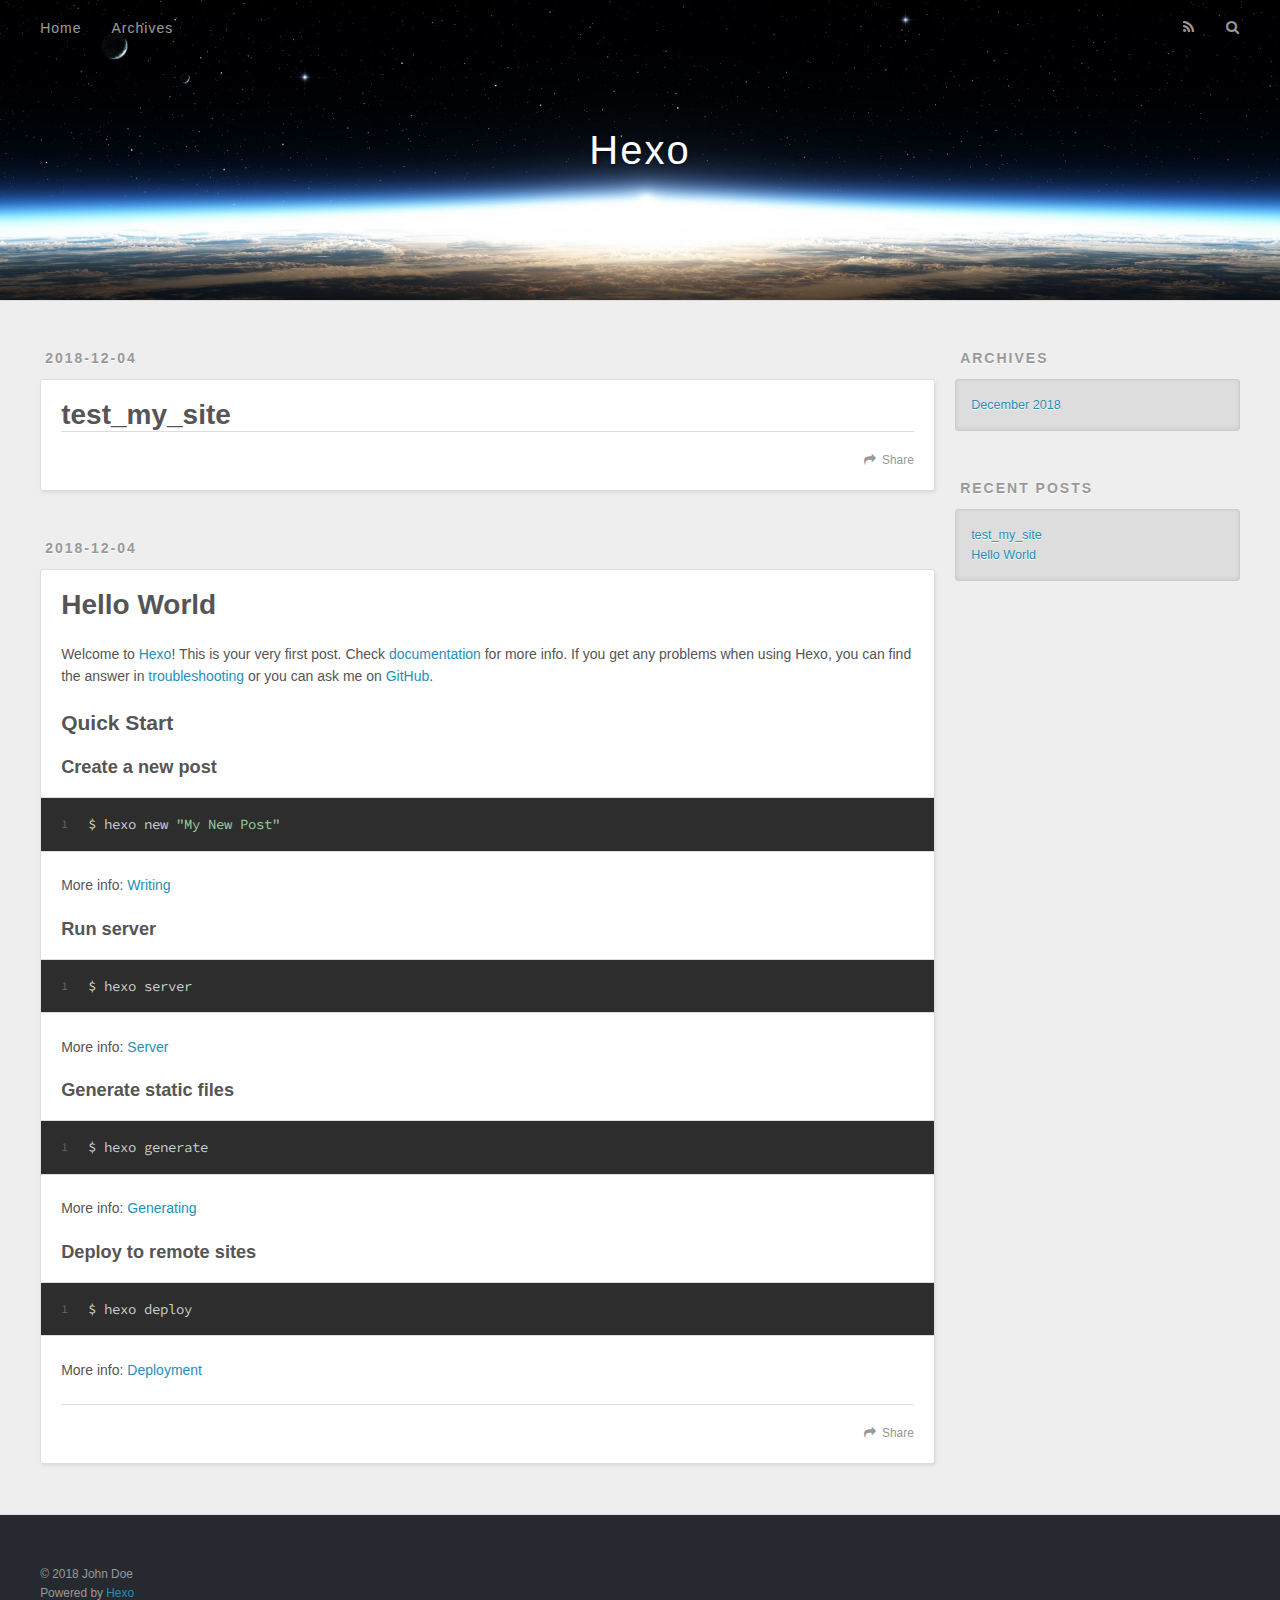
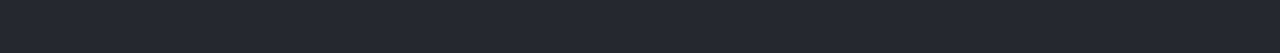
==== index.html @ c9eb1bbd "Site updated: 2018-12-04 09:55:22" ====
<!DOCTYPE html>
<html>
<head><meta name="generator" content="Hexo 3.8.0">
  <meta charset="utf-8">
  

  
  <title>Hexo</title>
  <meta name="viewport" content="width=device-width, initial-scale=1, maximum-scale=1">
  <meta property="og:type" content="website">
<meta property="og:title" content="Hexo">
<meta property="og:url" content="http://yoursite.com/index.html">
<meta property="og:site_name" content="Hexo">
<meta property="og:locale" content="default">
<meta name="twitter:card" content="summary">
<meta name="twitter:title" content="Hexo">
  
    <link rel="alternate" href="/atom.xml" title="Hexo" type="application/atom+xml">
  
  
    <link rel="icon" href="/favicon.png">
  
  
    <link href="//fonts.googleapis.com/css?family=Source+Code+Pro" rel="stylesheet" type="text/css">
  
  <link rel="stylesheet" href="/css/style.css">
</head>
</html>
<body>
  <div id="container">
    <div id="wrap">
      <header id="header">
  <div id="banner"></div>
  <div id="header-outer" class="outer">
    <div id="header-title" class="inner">
      <h1 id="logo-wrap">
        <a href="/" id="logo">Hexo</a>
      </h1>
      
    </div>
    <div id="header-inner" class="inner">
      <nav id="main-nav">
        <a id="main-nav-toggle" class="nav-icon"></a>
        
          <a class="main-nav-link" href="/">Home</a>
        
          <a class="main-nav-link" href="/archives">Archives</a>
        
      </nav>
      <nav id="sub-nav">
        
          <a id="nav-rss-link" class="nav-icon" href="/atom.xml" title="RSS Feed"></a>
        
        <a id="nav-search-btn" class="nav-icon" title="Search"></a>
      </nav>
      <div id="search-form-wrap">
        <form action="//google.com/search" method="get" accept-charset="UTF-8" class="search-form"><input type="search" name="q" class="search-form-input" placeholder="Search"><button type="submit" class="search-form-submit">&#xF002;</button><input type="hidden" name="sitesearch" value="http://yoursite.com"></form>
      </div>
    </div>
  </div>
</header>
      <div class="outer">
        <section id="main">
  
    <article id="post-test-my-site" class="article article-type-post" itemscope="" itemprop="blogPost">
  <div class="article-meta">
    <a href="/2018/12/04/test-my-site/" class="article-date">
  <time datetime="2018-12-04T01:48:35.000Z" itemprop="datePublished">2018-12-04</time>
</a>
    
  </div>
  <div class="article-inner">
    
    
      <header class="article-header">
        
  
    <h1 itemprop="name">
      <a class="article-title" href="/2018/12/04/test-my-site/">test_my_site</a>
    </h1>
  

      </header>
    
    <div class="article-entry" itemprop="articleBody">
      
        
      
    </div>
    <footer class="article-footer">
      <a data-url="http://yoursite.com/2018/12/04/test-my-site/" data-id="cjp93cspk0001uwvjuxy0ovoc" class="article-share-link">Share</a>
      
      
    </footer>
  </div>
  
</article>


  
    <article id="post-hello-world" class="article article-type-post" itemscope="" itemprop="blogPost">
  <div class="article-meta">
    <a href="/2018/12/04/hello-world/" class="article-date">
  <time datetime="2018-12-04T01:45:53.367Z" itemprop="datePublished">2018-12-04</time>
</a>
    
  </div>
  <div class="article-inner">
    
    
      <header class="article-header">
        
  
    <h1 itemprop="name">
      <a class="article-title" href="/2018/12/04/hello-world/">Hello World</a>
    </h1>
  

      </header>
    
    <div class="article-entry" itemprop="articleBody">
      
        <p>Welcome to <a href="https://hexo.io/" target="_blank" rel="noopener">Hexo</a>! This is your very first post. Check <a href="https://hexo.io/docs/" target="_blank" rel="noopener">documentation</a> for more info. If you get any problems when using Hexo, you can find the answer in <a href="https://hexo.io/docs/troubleshooting.html" target="_blank" rel="noopener">troubleshooting</a> or you can ask me on <a href="https://github.com/hexojs/hexo/issues" target="_blank" rel="noopener">GitHub</a>.</p>
<h2 id="Quick-Start"><a href="#Quick-Start" class="headerlink" title="Quick Start"></a>Quick Start</h2><h3 id="Create-a-new-post"><a href="#Create-a-new-post" class="headerlink" title="Create a new post"></a>Create a new post</h3><figure class="highlight bash"><table><tr><td class="gutter"><pre><span class="line">1</span><br></pre></td><td class="code"><pre><span class="line">$ hexo new <span class="string">"My New Post"</span></span><br></pre></td></tr></table></figure>
<p>More info: <a href="https://hexo.io/docs/writing.html" target="_blank" rel="noopener">Writing</a></p>
<h3 id="Run-server"><a href="#Run-server" class="headerlink" title="Run server"></a>Run server</h3><figure class="highlight bash"><table><tr><td class="gutter"><pre><span class="line">1</span><br></pre></td><td class="code"><pre><span class="line">$ hexo server</span><br></pre></td></tr></table></figure>
<p>More info: <a href="https://hexo.io/docs/server.html" target="_blank" rel="noopener">Server</a></p>
<h3 id="Generate-static-files"><a href="#Generate-static-files" class="headerlink" title="Generate static files"></a>Generate static files</h3><figure class="highlight bash"><table><tr><td class="gutter"><pre><span class="line">1</span><br></pre></td><td class="code"><pre><span class="line">$ hexo generate</span><br></pre></td></tr></table></figure>
<p>More info: <a href="https://hexo.io/docs/generating.html" target="_blank" rel="noopener">Generating</a></p>
<h3 id="Deploy-to-remote-sites"><a href="#Deploy-to-remote-sites" class="headerlink" title="Deploy to remote sites"></a>Deploy to remote sites</h3><figure class="highlight bash"><table><tr><td class="gutter"><pre><span class="line">1</span><br></pre></td><td class="code"><pre><span class="line">$ hexo deploy</span><br></pre></td></tr></table></figure>
<p>More info: <a href="https://hexo.io/docs/deployment.html" target="_blank" rel="noopener">Deployment</a></p>

      
    </div>
    <footer class="article-footer">
      <a data-url="http://yoursite.com/2018/12/04/hello-world/" data-id="cjp93csp30000uwvjnbru7drl" class="article-share-link">Share</a>
      
      
    </footer>
  </div>
  
</article>


  


</section>
        
          <aside id="sidebar">
  
    

  
    

  
    
  
    
  <div class="widget-wrap">
    <h3 class="widget-title">Archives</h3>
    <div class="widget">
      <ul class="archive-list"><li class="archive-list-item"><a class="archive-list-link" href="/archives/2018/12/">December 2018</a></li></ul>
    </div>
  </div>


  
    
  <div class="widget-wrap">
    <h3 class="widget-title">Recent Posts</h3>
    <div class="widget">
      <ul>
        
          <li>
            <a href="/2018/12/04/test-my-site/">test_my_site</a>
          </li>
        
          <li>
            <a href="/2018/12/04/hello-world/">Hello World</a>
          </li>
        
      </ul>
    </div>
  </div>

  
</aside>
        
      </div>
      <footer id="footer">
  
  <div class="outer">
    <div id="footer-info" class="inner">
      &copy; 2018 John Doe<br>
      Powered by <a href="http://hexo.io/" target="_blank">Hexo</a>
    </div>
  </div>
</footer>
    </div>
    <nav id="mobile-nav">
  
    <a href="/" class="mobile-nav-link">Home</a>
  
    <a href="/archives" class="mobile-nav-link">Archives</a>
  
</nav>
    

<script src="//ajax.googleapis.com/ajax/libs/jquery/2.0.3/jquery.min.js"></script>


  <link rel="stylesheet" href="/fancybox/jquery.fancybox.css">
  <script src="/fancybox/jquery.fancybox.pack.js"></script>


<script src="/js/script.js"></script>



  </div>
</body>
</html>
---- css/style.css ----
body {
  width: 100%;
}
body:before,
body:after {
  content: "";
  display: table;
}
body:after {
  clear: both;
}
html,
body,
div,
span,
applet,
object,
iframe,
h1,
h2,
h3,
h4,
h5,
h6,
p,
blockquote,
pre,
a,
abbr,
acronym,
address,
big,
cite,
code,
del,
dfn,
em,
img,
ins,
kbd,
q,
s,
samp,
small,
strike,
strong,
sub,
sup,
tt,
var,
dl,
dt,
dd,
ol,
ul,
li,
fieldset,
form,
label,
legend,
table,
caption,
tbody,
tfoot,
thead,
tr,
th,
td {
  margin: 0;
  padding: 0;
  border: 0;
  outline: 0;
  font-weight: inherit;
  font-style: inherit;
  font-family: inherit;
  font-size: 100%;
  vertical-align: baseline;
}
body {
  line-height: 1;
  color: #000;
  background: #fff;
}
ol,
ul {
  list-style: none;
}
table {
  border-collapse: separate;
  border-spacing: 0;
  vertical-align: middle;
}
caption,
th,
td {
  text-align: left;
  font-weight: normal;
  vertical-align: middle;
}
a img {
  border: none;
}
input,
button {
  margin: 0;
  padding: 0;
}
input::-moz-focus-inner,
button::-moz-focus-inner {
  border: 0;
  padding: 0;
}
@font-face {
  font-family: FontAwesome;
  font-style: normal;
  font-weight: normal;
  src: url("fonts/fontawesome-webfont.eot?v=#4.0.3");
  src: url("fonts/fontawesome-webfont.eot?#iefix&v=#4.0.3") format("embedded-opentype"), url("fonts/fontawesome-webfont.woff?v=#4.0.3") format("woff"), url("fonts/fontawesome-webfont.ttf?v=#4.0.3") format("truetype"), url("fonts/fontawesome-webfont.svg#fontawesomeregular?v=#4.0.3") format("svg");
}
html,
body,
#container {
  height: 100%;
}
body {
  background: #eee;
  font: 14px -apple-system, BlinkMacSystemFont, "Segoe UI", "Roboto", "Oxygen", "Ubuntu", "Cantarell", "Fira Sans", "Droid Sans", "Helvetica Neue", sans-serif;
  -webkit-text-size-adjust: 100%;
}
.outer {
  max-width: 1220px;
  margin: 0 auto;
  padding: 0 20px;
}
.outer:before,
.outer:after {
  content: "";
  display: table;
}
.outer:after {
  clear: both;
}
.inner {
  display: inline;
  float: left;
  width: 98.33333333333333%;
  margin: 0 0.833333333333333%;
}
.left,
.alignleft {
  float: left;
}
.right,
.alignright {
  float: right;
}
.clear {
  clear: both;
}
#container {
  position: relative;
}
.mobile-nav-on {
  overflow: hidden;
}
#wrap {
  height: 100%;
  width: 100%;
  position: absolute;
  top: 0;
  left: 0;
  -webkit-transition: 0.2s ease-out;
  -moz-transition: 0.2s ease-out;
  -ms-transition: 0.2s ease-out;
  transition: 0.2s ease-out;
  z-index: 1;
  background: #eee;
}
.mobile-nav-on #wrap {
  left: 280px;
}
@media screen and (min-width: 768px) {
  #main {
    display: inline;
    float: left;
    width: 73.33333333333333%;
    margin: 0 0.833333333333333%;
  }
}
.article-date,
.article-category-link,
.archive-year,
.widget-title {
  text-decoration: none;
  text-transform: uppercase;
  letter-spacing: 2px;
  color: #999;
  margin-bottom: 1em;
  margin-left: 5px;
  line-height: 1em;
  text-shadow: 0 1px #fff;
  font-weight: bold;
}
.article-inner,
.archive-article-inner {
  background: #fff;
  -webkit-box-shadow: 1px 2px 3px #ddd;
  box-shadow: 1px 2px 3px #ddd;
  border: 1px solid #ddd;
  border-radius: 3px;
}
.article-entry h1,
.widget h1 {
  font-size: 2em;
}
.article-entry h2,
.widget h2 {
  font-size: 1.5em;
}
.article-entry h3,
.widget h3 {
  font-size: 1.3em;
}
.article-entry h4,
.widget h4 {
  font-size: 1.2em;
}
.article-entry h5,
.widget h5 {
  font-size: 1em;
}
.article-entry h6,
.widget h6 {
  font-size: 1em;
  color: #999;
}
.article-entry hr,
.widget hr {
  border: 1px dashed #ddd;
}
.article-entry strong,
.widget strong {
  font-weight: bold;
}
.article-entry em,
.widget em,
.article-entry cite,
.widget cite {
  font-style: italic;
}
.article-entry sup,
.widget sup,
.article-entry sub,
.widget sub {
  font-size: 0.75em;
  line-height: 0;
  position: relative;
  vertical-align: baseline;
}
.article-entry sup,
.widget sup {
  top: -0.5em;
}
.article-entry sub,
.widget sub {
  bottom: -0.2em;
}
.article-entry small,
.widget small {
  font-size: 0.85em;
}
.article-entry acronym,
.widget acronym,
.article-entry abbr,
.widget abbr {
  border-bottom: 1px dotted;
}
.article-entry ul,
.widget ul,
.article-entry ol,
.widget ol,
.article-entry dl,
.widget dl {
  margin: 0 20px;
  line-height: 1.6em;
}
.article-entry ul ul,
.widget ul ul,
.article-entry ol ul,
.widget ol ul,
.article-entry ul ol,
.widget ul ol,
.article-entry ol ol,
.widget ol ol {
  margin-top: 0;
  margin-bottom: 0;
}
.article-entry ul,
.widget ul {
  list-style: disc;
}
.article-entry ol,
.widget ol {
  list-style: decimal;
}
.article-entry dt,
.widget dt {
  font-weight: bold;
}
#header {
  height: 300px;
  position: relative;
  border-bottom: 1px solid #ddd;
}
#header:before,
#header:after {
  content: "";
  position: absolute;
  left: 0;
  right: 0;
  height: 40px;
}
#header:before {
  top: 0;
  background: -webkit-linear-gradient(rgba(0,0,0,0.2), transparent);
  background: -moz-linear-gradient(rgba(0,0,0,0.2), transparent);
  background: -ms-linear-gradient(rgba(0,0,0,0.2), transparent);
  background: linear-gradient(rgba(0,0,0,0.2), transparent);
}
#header:after {
  bottom: 0;
  background: -webkit-linear-gradient(transparent, rgba(0,0,0,0.2));
  background: -moz-linear-gradient(transparent, rgba(0,0,0,0.2));
  background: -ms-linear-gradient(transparent, rgba(0,0,0,0.2));
  background: linear-gradient(transparent, rgba(0,0,0,0.2));
}
#header-outer {
  height: 100%;
  position: relative;
}
#header-inner {
  position: relative;
  overflow: hidden;
}
#banner {
  position: absolute;
  top: 0;
  left: 0;
  width: 100%;
  height: 100%;
  background: url("images/banner.jpg") center #000;
  -webkit-background-size: cover;
  -moz-background-size: cover;
  background-size: cover;
  z-index: -1;
}
#header-title {
  text-align: center;
  height: 40px;
  position: absolute;
  top: 50%;
  left: 0;
  margin-top: -20px;
}
#logo,
#subtitle {
  text-decoration: none;
  color: #fff;
  font-weight: 300;
  text-shadow: 0 1px 4px rgba(0,0,0,0.3);
}
#logo {
  font-size: 40px;
  line-height: 40px;
  letter-spacing: 2px;
}
#subtitle {
  font-size: 16px;
  line-height: 16px;
  letter-spacing: 1px;
}
#subtitle-wrap {
  margin-top: 16px;
}
#main-nav {
  float: left;
  margin-left: -15px;
}
.nav-icon,
.main-nav-link {
  float: left;
  color: #fff;
  opacity: 0.6;
  text-decoration: none;
  text-shadow: 0 1px rgba(0,0,0,0.2);
  -webkit-transition: opacity 0.2s;
  -moz-transition: opacity 0.2s;
  -ms-transition: opacity 0.2s;
  transition: opacity 0.2s;
  display: block;
  padding: 20px 15px;
}
.nav-icon:hover,
.main-nav-link:hover {
  opacity: 1;
}
.nav-icon {
  font-family: FontAwesome;
  text-align: center;
  font-size: 14px;
  width: 14px;
  height: 14px;
  padding: 20px 15px;
  position: relative;
  cursor: pointer;
}
.main-nav-link {
  font-weight: 300;
  letter-spacing: 1px;
}
@media screen and (max-width: 479px) {
  .main-nav-link {
    display: none;
  }
}
#main-nav-toggle {
  display: none;
}
#main-nav-toggle:before {
  content: "\f0c9";
}
@media screen and (max-width: 479px) {
  #main-nav-toggle {
    display: block;
  }
}
#sub-nav {
  float: right;
  margin-right: -15px;
}
#nav-rss-link:before {
  content: "\f09e";
}
#nav-search-btn:before {
  content: "\f002";
}
#search-form-wrap {
  position: absolute;
  top: 15px;
  width: 150px;
  height: 30px;
  right: -150px;
  opacity: 0;
  -webkit-transition: 0.2s ease-out;
  -moz-transition: 0.2s ease-out;
  -ms-transition: 0.2s ease-out;
  transition: 0.2s ease-out;
}
#search-form-wrap.on {
  opacity: 1;
  right: 0;
}
@media screen and (max-width: 479px) {
  #search-form-wrap {
    width: 100%;
    right: -100%;
  }
}
.search-form {
  position: absolute;
  top: 0;
  left: 0;
  right: 0;
  background: #fff;
  padding: 5px 15px;
  border-radius: 15px;
  -webkit-box-shadow: 0 0 10px rgba(0,0,0,0.3);
  box-shadow: 0 0 10px rgba(0,0,0,0.3);
}
.search-form-input {
  border: none;
  background: none;
  color: #555;
  width: 100%;
  font: 13px -apple-system, BlinkMacSystemFont, "Segoe UI", "Roboto", "Oxygen", "Ubuntu", "Cantarell", "Fira Sans", "Droid Sans", "Helvetica Neue", sans-serif;
  outline: none;
}
.search-form-input::-webkit-search-results-decoration,
.search-form-input::-webkit-search-cancel-button {
  -webkit-appearance: none;
}
.search-form-submit {
  position: absolute;
  top: 50%;
  right: 10px;
  margin-top: -7px;
  font: 13px FontAwesome;
  border: none;
  background: none;
  color: #bbb;
  cursor: pointer;
}
.search-form-submit:hover,
.search-form-submit:focus {
  color: #777;
}
.article {
  margin: 50px 0;
}
.article-inner {
  overflow: hidden;
}
.article-meta:before,
.article-meta:after {
  content: "";
  display: table;
}
.article-meta:after {
  clear: both;
}
.article-date {
  float: left;
}
.article-category {
  float: left;
  line-height: 1em;
  color: #ccc;
  text-shadow: 0 1px #fff;
  margin-left: 8px;
}
.article-category:before {
  content: "\2022";
}
.article-category-link {
  margin: 0 12px 1em;
}
.article-header {
  padding: 20px 20px 0;
}
.article-title {
  text-decoration: none;
  font-size: 2em;
  font-weight: bold;
  color: #555;
  line-height: 1.1em;
  -webkit-transition: color 0.2s;
  -moz-transition: color 0.2s;
  -ms-transition: color 0.2s;
  transition: color 0.2s;
}
a.article-title:hover {
  color: #258fb8;
}
.article-entry {
  color: #555;
  padding: 0 20px;
}
.article-entry:before,
.article-entry:after {
  content: "";
  display: table;
}
.article-entry:after {
  clear: both;
}
.article-entry p,
.article-entry table {
  line-height: 1.6em;
  margin: 1.6em 0;
}
.article-entry h1,
.article-entry h2,
.article-entry h3,
.article-entry h4,
.article-entry h5,
.article-entry h6 {
  font-weight: bold;
}
.article-entry h1,
.article-entry h2,
.article-entry h3,
.article-entry h4,
.article-entry h5,
.article-entry h6 {
  line-height: 1.1em;
  margin: 1.1em 0;
}
.article-entry a {
  color: #258fb8;
  text-decoration: none;
}
.article-entry a:hover {
  text-decoration: underline;
}
.article-entry ul,
.article-entry ol,
.article-entry dl {
  margin-top: 1.6em;
  margin-bottom: 1.6em;
}
.article-entry img,
.article-entry video {
  max-width: 100%;
  height: auto;
  display: block;
  margin: auto;
}
.article-entry iframe {
  border: none;
}
.article-entry table {
  width: 100%;
  border-collapse: collapse;
  border-spacing: 0;
}
.article-entry th {
  font-weight: bold;
  border-bottom: 3px solid #ddd;
  padding-bottom: 0.5em;
}
.article-entry td {
  border-bottom: 1px solid #ddd;
  padding: 10px 0;
}
.article-entry blockquote {
  font-family: Georgia, "Times New Roman", serif;
  font-size: 1.4em;
  margin: 1.6em 20px;
  text-align: center;
}
.article-entry blockquote footer {
  font-size: 14px;
  margin: 1.6em 0;
  font-family: -apple-system, BlinkMacSystemFont, "Segoe UI", "Roboto", "Oxygen", "Ubuntu", "Cantarell", "Fira Sans", "Droid Sans", "Helvetica Neue", sans-serif;
}
.article-entry blockquote footer cite:before {
  content: "—";
  padding: 0 0.5em;
}
.article-entry .pullquote {
  text-align: left;
  width: 45%;
  margin: 0;
}
.article-entry .pullquote.left {
  margin-left: 0.5em;
  margin-right: 1em;
}
.article-entry .pullquote.right {
  margin-right: 0.5em;
  margin-left: 1em;
}
.article-entry .caption {
  color: #999;
  display: block;
  font-size: 0.9em;
  margin-top: 0.5em;
  position: relative;
  text-align: center;
}
.article-entry .video-container {
  position: relative;
  padding-top: 56.25%;
  height: 0;
  overflow: hidden;
}
.article-entry .video-container iframe,
.article-entry .video-container object,
.article-entry .video-container embed {
  position: absolute;
  top: 0;
  left: 0;
  width: 100%;
  height: 100%;
  margin-top: 0;
}
.article-more-link a {
  display: inline-block;
  line-height: 1em;
  padding: 6px 15px;
  border-radius: 15px;
  background: #eee;
  color: #999;
  text-shadow: 0 1px #fff;
  text-decoration: none;
}
.article-more-link a:hover {
  background: #258fb8;
  color: #fff;
  text-decoration: none;
  text-shadow: 0 1px #1e7293;
}
.article-footer {
  font-size: 0.85em;
  line-height: 1.6em;
  border-top: 1px solid #ddd;
  padding-top: 1.6em;
  margin: 0 20px 20px;
}
.article-footer:before,
.article-footer:after {
  content: "";
  display: table;
}
.article-footer:after {
  clear: both;
}
.article-footer a {
  color: #999;
  text-decoration: none;
}
.article-footer a:hover {
  color: #555;
}
.article-tag-list-item {
  float: left;
  margin-right: 10px;
}
.article-tag-list-link:before {
  content: "#";
}
.article-comment-link {
  float: right;
}
.article-comment-link:before {
  content: "\f075";
  font-family: FontAwesome;
  padding-right: 8px;
}
.article-share-link {
  cursor: pointer;
  float: right;
  margin-left: 20px;
}
.article-share-link:before {
  content: "\f064";
  font-family: FontAwesome;
  padding-right: 6px;
}
#article-nav {
  position: relative;
}
#article-nav:before,
#article-nav:after {
  content: "";
  display: table;
}
#article-nav:after {
  clear: both;
}
@media screen and (min-width: 768px) {
  #article-nav {
    margin: 50px 0;
  }
  #article-nav:before {
    width: 8px;
    height: 8px;
    position: absolute;
    top: 50%;
    left: 50%;
    margin-top: -4px;
    margin-left: -4px;
    content: "";
    border-radius: 50%;
    background: #ddd;
    -webkit-box-shadow: 0 1px 2px #fff;
    box-shadow: 0 1px 2px #fff;
  }
}
.article-nav-link-wrap {
  text-decoration: none;
  text-shadow: 0 1px #fff;
  color: #999;
  -webkit-box-sizing: border-box;
  -moz-box-sizing: border-box;
  box-sizing: border-box;
  margin-top: 50px;
  text-align: center;
  display: block;
}
.article-nav-link-wrap:hover {
  color: #555;
}
@media screen and (min-width: 768px) {
  .article-nav-link-wrap {
    width: 50%;
    margin-top: 0;
  }
}
@media screen and (min-width: 768px) {
  #article-nav-newer {
    float: left;
    text-align: right;
    padding-right: 20px;
  }
}
@media screen and (min-width: 768px) {
  #article-nav-older {
    float: right;
    text-align: left;
    padding-left: 20px;
  }
}
.article-nav-caption {
  text-transform: uppercase;
  letter-spacing: 2px;
  color: #ddd;
  line-height: 1em;
  font-weight: bold;
}
#article-nav-newer .article-nav-caption {
  margin-right: -2px;
}
.article-nav-title {
  font-size: 0.85em;
  line-height: 1.6em;
  margin-top: 0.5em;
}
.article-share-box {
  position: absolute;
  display: none;
  background: #fff;
  -webkit-box-shadow: 1px 2px 10px rgba(0,0,0,0.2);
  box-shadow: 1px 2px 10px rgba(0,0,0,0.2);
  border-radius: 3px;
  margin-left: -145px;
  overflow: hidden;
  z-index: 1;
}
.article-share-box.on {
  display: block;
}
.article-share-input {
  width: 100%;
  background: none;
  -webkit-box-sizing: border-box;
  -moz-box-sizing: border-box;
  box-sizing: border-box;
  font: 14px -apple-system, BlinkMacSystemFont, "Segoe UI", "Roboto", "Oxygen", "Ubuntu", "Cantarell", "Fira Sans", "Droid Sans", "Helvetica Neue", sans-serif;
  padding: 0 15px;
  color: #555;
  outline: none;
  border: 1px solid #ddd;
  border-radius: 3px 3px 0 0;
  height: 36px;
  line-height: 36px;
}
.article-share-links {
  background: #eee;
}
.article-share-links:before,
.article-share-links:after {
  content: "";
  display: table;
}
.article-share-links:after {
  clear: both;
}
.article-share-twitter,
.article-share-facebook,
.article-share-pinterest,
.article-share-google {
  width: 50px;
  height: 36px;
  display: block;
  float: left;
  position: relative;
  color: #999;
  text-shadow: 0 1px #fff;
}
.article-share-twitter:before,
.article-share-facebook:before,
.article-share-pinterest:before,
.article-share-google:before {
  font-size: 20px;
  font-family: FontAwesome;
  width: 20px;
  height: 20px;
  position: absolute;
  top: 50%;
  left: 50%;
  margin-top: -10px;
  margin-left: -10px;
  text-align: center;
}
.article-share-twitter:hover,
.article-share-facebook:hover,
.article-share-pinterest:hover,
.article-share-google:hover {
  color: #fff;
}
.article-share-twitter:before {
  content: "\f099";
}
.article-share-twitter:hover {
  background: #00aced;
  text-shadow: 0 1px #008abe;
}
.article-share-facebook:before {
  content: "\f09a";
}
.article-share-facebook:hover {
  background: #3b5998;
  text-shadow: 0 1px #2f477a;
}
.article-share-pinterest:before {
  content: "\f0d2";
}
.article-share-pinterest:hover {
  background: #cb2027;
  text-shadow: 0 1px #a21a1f;
}
.article-share-google:before {
  content: "\f0d5";
}
.article-share-google:hover {
  background: #dd4b39;
  text-shadow: 0 1px #be3221;
}
.article-gallery {
  background: #000;
  position: relative;
}
.article-gallery-photos {
  position: relative;
  overflow: hidden;
}
.article-gallery-img {
  display: none;
  max-width: 100%;
}
.article-gallery-img:first-child {
  display: block;
}
.article-gallery-img.loaded {
  position: absolute;
  display: block;
}
.article-gallery-img img {
  display: block;
  max-width: 100%;
  margin: 0 auto;
}
#comments {
  background: #fff;
  -webkit-box-shadow: 1px 2px 3px #ddd;
  box-shadow: 1px 2px 3px #ddd;
  padding: 20px;
  border: 1px solid #ddd;
  border-radius: 3px;
  margin: 50px 0;
}
#comments a {
  color: #258fb8;
}
.archives-wrap {
  margin: 50px 0;
}
.archives:before,
.archives:after {
  content: "";
  display: table;
}
.archives:after {
  clear: both;
}
.archive-year-wrap {
  margin-bottom: 1em;
}
.archives {
  -webkit-column-gap: 10px;
  -moz-column-gap: 10px;
  column-gap: 10px;
}
@media screen and (min-width: 480px) and (max-width: 767px) {
  .archives {
    -webkit-column-count: 2;
    -moz-column-count: 2;
    column-count: 2;
  }
}
@media screen and (min-width: 768px) {
  .archives {
    -webkit-column-count: 3;
    -moz-column-count: 3;
    column-count: 3;
  }
}
.archive-article {
  -webkit-column-break-inside: avoid;
  page-break-inside: avoid;
  overflow: hidden;
  break-inside: avoid-column;
}
.archive-article-inner {
  padding: 10px;
  margin-bottom: 15px;
}
.archive-article-title {
  text-decoration: none;
  font-weight: bold;
  color: #555;
  -webkit-transition: color 0.2s;
  -moz-transition: color 0.2s;
  -ms-transition: color 0.2s;
  transition: color 0.2s;
  line-height: 1.6em;
}
.archive-article-title:hover {
  color: #258fb8;
}
.archive-article-footer {
  margin-top: 1em;
}
.archive-article-date {
  color: #999;
  text-decoration: none;
  font-size: 0.85em;
  line-height: 1em;
  margin-bottom: 0.5em;
  display: block;
}
#page-nav {
  margin: 50px auto;
  background: #fff;
  -webkit-box-shadow: 1px 2px 3px #ddd;
  box-shadow: 1px 2px 3px #ddd;
  border: 1px solid #ddd;
  border-radius: 3px;
  text-align: center;
  color: #999;
  overflow: hidden;
}
#page-nav:before,
#page-nav:after {
  content: "";
  display: table;
}
#page-nav:after {
  clear: both;
}
#page-nav a,
#page-nav span {
  padding: 10px 20px;
  line-height: 1;
  height: 2ex;
}
#page-nav a {
  color: #999;
  text-decoration: none;
}
#page-nav a:hover {
  background: #999;
  color: #fff;
}
#page-nav .prev {
  float: left;
}
#page-nav .next {
  float: right;
}
#page-nav .page-number {
  display: inline-block;
}
@media screen and (max-width: 479px) {
  #page-nav .page-number {
    display: none;
  }
}
#page-nav .current {
  color: #555;
  font-weight: bold;
}
#page-nav .space {
  color: #ddd;
}
#footer {
  background: #262a30;
  padding: 50px 0;
  border-top: 1px solid #ddd;
  color: #999;
}
#footer a {
  color: #258fb8;
  text-decoration: none;
}
#footer a:hover {
  text-decoration: underline;
}
#footer-info {
  line-height: 1.6em;
  font-size: 0.85em;
}
.article-entry pre,
.article-entry .highlight {
  background: #2d2d2d;
  margin: 0 -20px;
  padding: 15px 20px;
  border-style: solid;
  border-color: #ddd;
  border-width: 1px 0;
  overflow: auto;
  color: #ccc;
  line-height: 22.400000000000002px;
}
.article-entry .highlight .gutter pre,
.article-entry .gist .gist-file .gist-data .line-numbers {
  color: #666;
  font-size: 0.85em;
}
.article-entry pre,
.article-entry code {
  font-family: "Source Code Pro", Consolas, Monaco, Menlo, Consolas, monospace;
}
.article-entry code {
  background: #eee;
  text-shadow: 0 1px #fff;
  padding: 0 0.3em;
}
.article-entry pre code {
  background: none;
  text-shadow: none;
  padding: 0;
}
.article-entry .highlight pre {
  border: none;
  margin: 0;
  padding: 0;
}
.article-entry .highlight table {
  margin: 0;
  width: auto;
}
.article-entry .highlight td {
  border: none;
  padding: 0;
}
.article-entry .highlight figcaption {
  font-size: 0.85em;
  color: #999;
  line-height: 1em;
  margin-bottom: 1em;
}
.article-entry .highlight figcaption:before,
.article-entry .highlight figcaption:after {
  content: "";
  display: table;
}
.article-entry .highlight figcaption:after {
  clear: both;
}
.article-entry .highlight figcaption a {
  float: right;
}
.article-entry .highlight .gutter pre {
  text-align: right;
  padding-right: 20px;
}
.article-entry .highlight .line {
  height: 22.400000000000002px;
}
.article-entry .highlight .line.marked {
  background: #515151;
}
.article-entry .gist {
  margin: 0 -20px;
  border-style: solid;
  border-color: #ddd;
  border-width: 1px 0;
  background: #2d2d2d;
  padding: 15px 20px 15px 0;
}
.article-entry .gist .gist-file {
  border: none;
  font-family: "Source Code Pro", Consolas, Monaco, Menlo, Consolas, monospace;
  margin: 0;
}
.article-entry .gist .gist-file .gist-data {
  background: none;
  border: none;
}
.article-entry .gist .gist-file .gist-data .line-numbers {
  background: none;
  border: none;
  padding: 0 20px 0 0;
}
.article-entry .gist .gist-file .gist-data .line-data {
  padding: 0 !important;
}
.article-entry .gist .gist-file .highlight {
  margin: 0;
  padding: 0;
  border: none;
}
.article-entry .gist .gist-file .gist-meta {
  background: #2d2d2d;
  color: #999;
  font: 0.85em -apple-system, BlinkMacSystemFont, "Segoe UI", "Roboto", "Oxygen", "Ubuntu", "Cantarell", "Fira Sans", "Droid Sans", "Helvetica Neue", sans-serif;
  text-shadow: 0 0;
  padding: 0;
  margin-top: 1em;
  margin-left: 20px;
}
.article-entry .gist .gist-file .gist-meta a {
  color: #258fb8;
  font-weight: normal;
}
.article-entry .gist .gist-file .gist-meta a:hover {
  text-decoration: underline;
}
pre .comment,
pre .title {
  color: #999;
}
pre .variable,
pre .attribute,
pre .tag,
pre .regexp,
pre .ruby .constant,
pre .xml .tag .title,
pre .xml .pi,
pre .xml .doctype,
pre .html .doctype,
pre .css .id,
pre .css .class,
pre .css .pseudo {
  color: #f2777a;
}
pre .number,
pre .preprocessor,
pre .built_in,
pre .literal,
pre .params,
pre .constant {
  color: #f99157;
}
pre .class,
pre .ruby .class .title,
pre .css .rules .attribute {
  color: #9c9;
}
pre .string,
pre .value,
pre .inheritance,
pre .header,
pre .ruby .symbol,
pre .xml .cdata {
  color: #9c9;
}
pre .css .hexcolor {
  color: #6cc;
}
pre .function,
pre .python .decorator,
pre .python .title,
pre .ruby .function .title,
pre .ruby .title .keyword,
pre .perl .sub,
pre .javascript .title,
pre .coffeescript .title {
  color: #69c;
}
pre .keyword,
pre .javascript .function {
  color: #c9c;
}
@media screen and (max-width: 479px) {
  #mobile-nav {
    position: absolute;
    top: 0;
    left: 0;
    width: 280px;
    height: 100%;
    background: #191919;
    border-right: 1px solid #fff;
  }
}
@media screen and (max-width: 479px) {
  .mobile-nav-link {
    display: block;
    color: #999;
    text-decoration: none;
    padding: 15px 20px;
    font-weight: bold;
  }
  .mobile-nav-link:hover {
    color: #fff;
  }
}
@media screen and (min-width: 768px) {
  #sidebar {
    display: inline;
    float: left;
    width: 23.333333333333332%;
    margin: 0 0.833333333333333%;
  }
}
.widget-wrap {
  margin: 50px 0;
}
.widget {
  color: #777;
  text-shadow: 0 1px #fff;
  background: #ddd;
  -webkit-box-shadow: 0 -1px 4px #ccc inset;
  box-shadow: 0 -1px 4px #ccc inset;
  border: 1px solid #ccc;
  padding: 15px;
  border-radius: 3px;
}
.widget a {
  color: #258fb8;
  text-decoration: none;
}
.widget a:hover {
  text-decoration: underline;
}
.widget ul ul,
.widget ol ul,
.widget dl ul,
.widget ul ol,
.widget ol ol,
.widget dl ol,
.widget ul dl,
.widget ol dl,
.widget dl dl {
  margin-left: 15px;
  list-style: disc;
}
.widget {
  line-height: 1.6em;
  word-wrap: break-word;
  font-size: 0.9em;
}
.widget ul,
.widget ol {
  list-style: none;
  margin: 0;
}
.widget ul ul,
.widget ol ul,
.widget ul ol,
.widget ol ol {
  margin: 0 20px;
}
.widget ul ul,
.widget ol ul {
  list-style: disc;
}
.widget ul ol,
.widget ol ol {
  list-style: decimal;
}
.category-list-count,
.tag-list-count,
.archive-list-count {
  padding-left: 5px;
  color: #999;
  font-size: 0.85em;
}
.category-list-count:before,
.tag-list-count:before,
.archive-list-count:before {
  content: "(";
}
.category-list-count:after,
.tag-list-count:after,
.archive-list-count:after {
  content: ")";
}
.tagcloud a {
  margin-right: 5px;
  display: inline-block;
}
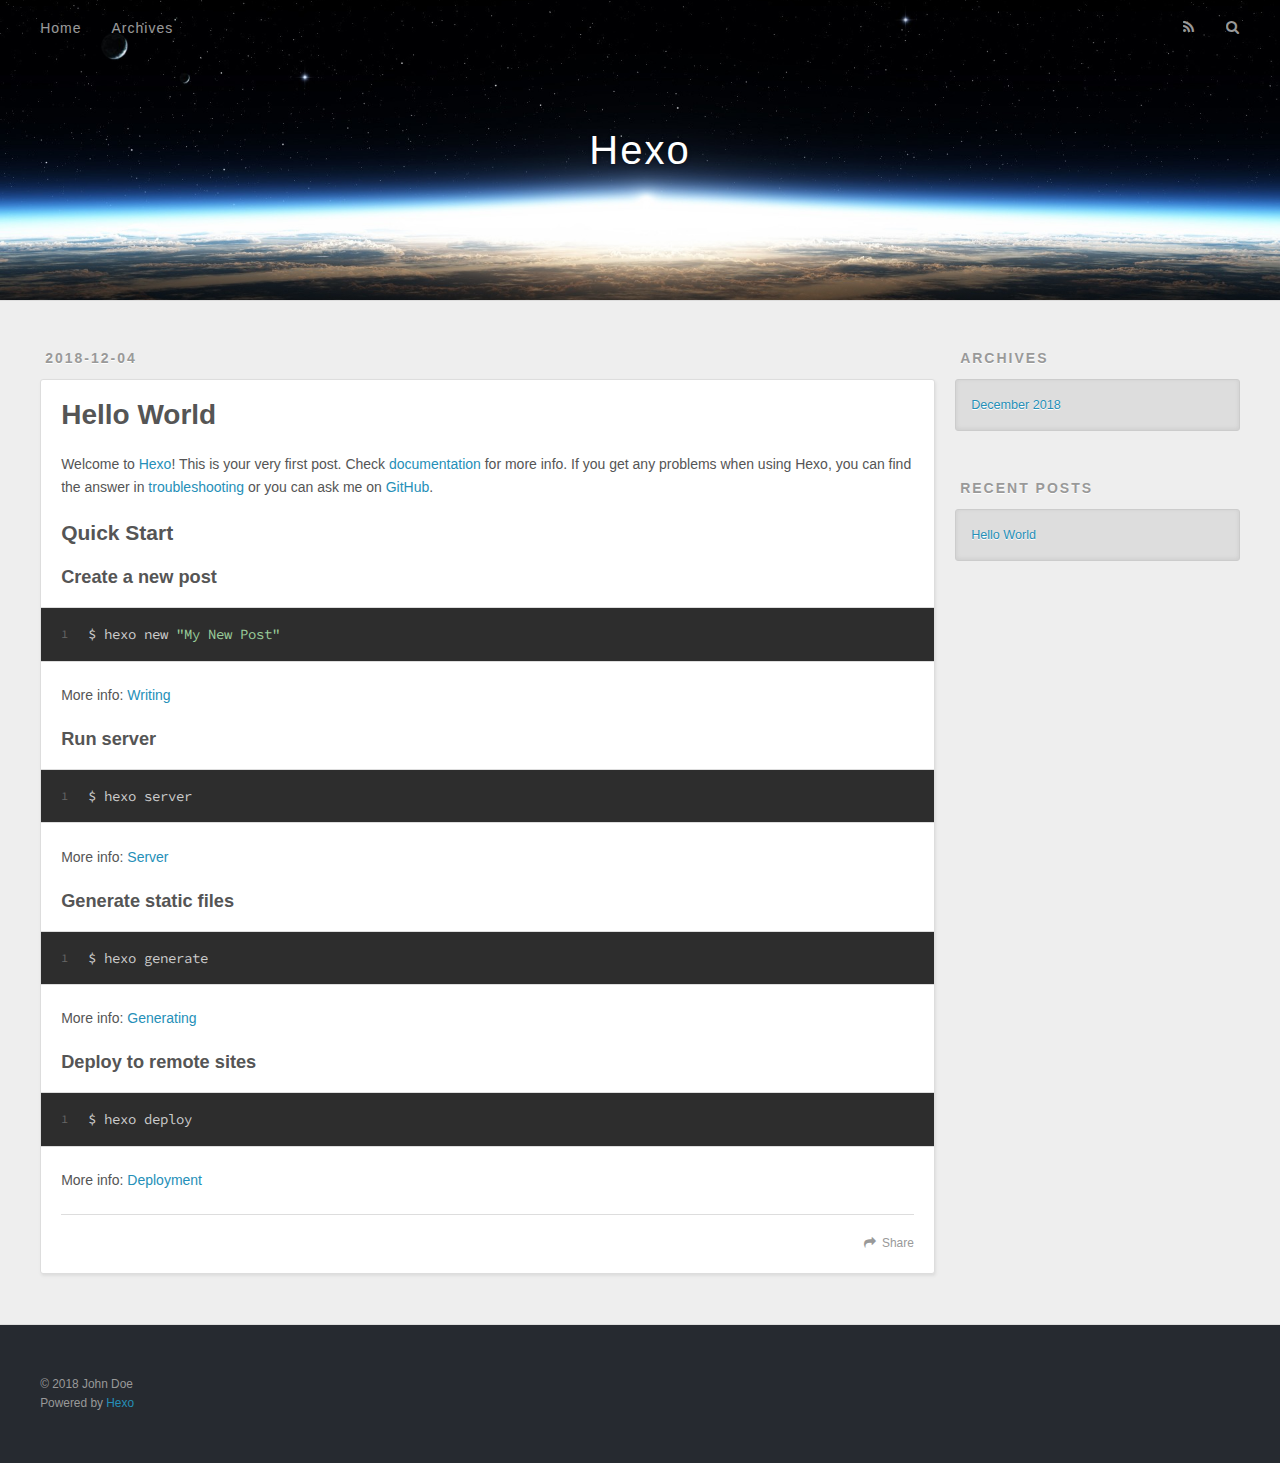
==== commit d7d83124: "Site updated: 2018-12-04 10:05:47" ====
--- a/index.html
+++ b/index.html
@@ -62,42 +62,6 @@
       <div class="outer">
         <section id="main">
   
-    <article id="post-test-my-site" class="article article-type-post" itemscope="" itemprop="blogPost">
-  <div class="article-meta">
-    <a href="/2018/12/04/test-my-site/" class="article-date">
-  <time datetime="2018-12-04T01:48:35.000Z" itemprop="datePublished">2018-12-04</time>
-</a>
-    
-  </div>
-  <div class="article-inner">
-    
-    
-      <header class="article-header">
-        
-  
-    <h1 itemprop="name">
-      <a class="article-title" href="/2018/12/04/test-my-site/">test_my_site</a>
-    </h1>
-  
-
-      </header>
-    
-    <div class="article-entry" itemprop="articleBody">
-      
-        
-      
-    </div>
-    <footer class="article-footer">
-      <a data-url="http://yoursite.com/2018/12/04/test-my-site/" data-id="cjp93cspk0001uwvjuxy0ovoc" class="article-share-link">Share</a>
-      
-      
-    </footer>
-  </div>
-  
-</article>
-
-
-  
     <article id="post-hello-world" class="article article-type-post" itemscope="" itemprop="blogPost">
   <div class="article-meta">
     <a href="/2018/12/04/hello-world/" class="article-date">
@@ -133,7 +97,7 @@
       
     </div>
     <footer class="article-footer">
-      <a data-url="http://yoursite.com/2018/12/04/hello-world/" data-id="cjp93csp30000uwvjnbru7drl" class="article-share-link">Share</a>
+      <a data-url="http://yoursite.com/2018/12/04/hello-world/" data-id="cjp93qdfo0000a8vj3h4b0dw3" class="article-share-link">Share</a>
       
       
     </footer>
@@ -172,10 +136,6 @@
     <h3 class="widget-title">Recent Posts</h3>
     <div class="widget">
       <ul>
-        
-          <li>
-            <a href="/2018/12/04/test-my-site/">test_my_site</a>
-          </li>
         
           <li>
             <a href="/2018/12/04/hello-world/">Hello World</a>
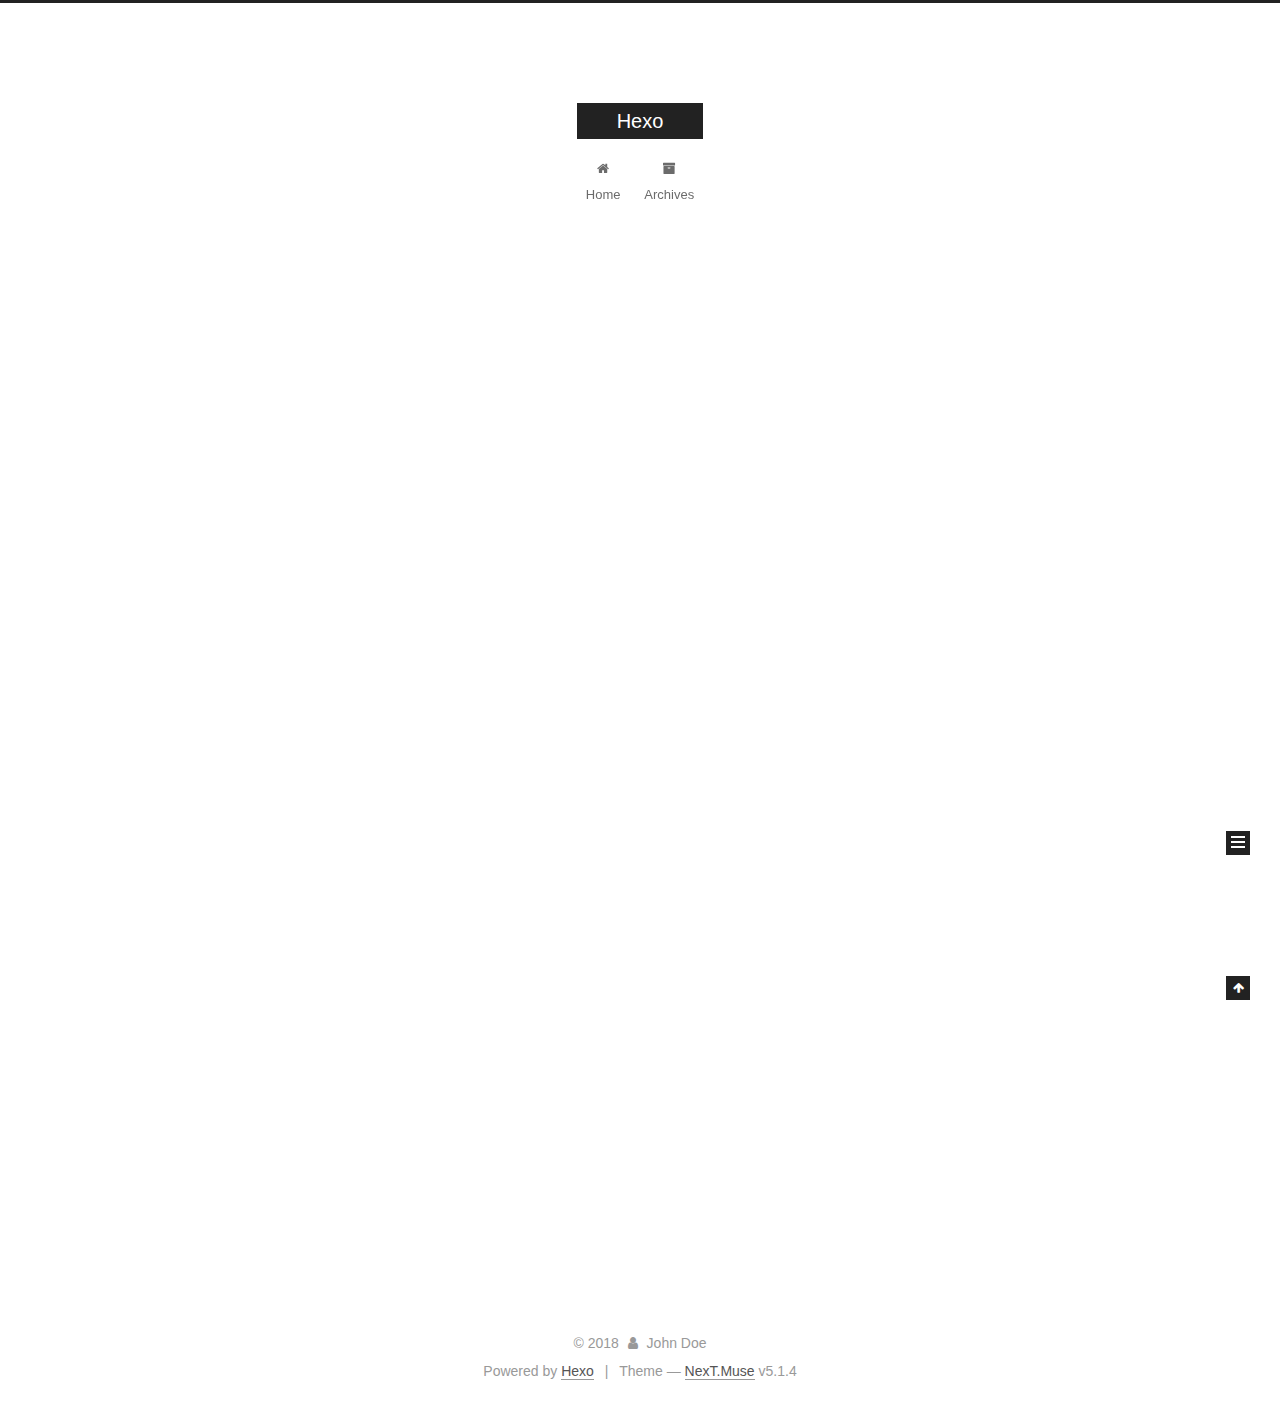
==== commit 3347a2cb: "Site updated: 2018-12-04 10:11:01" ====
--- a/index.html
+++ b/index.html
@@ -1,90 +1,306 @@
 <!DOCTYPE html>
-<html>
+
+
+
+  
+
+
+<html class="theme-next muse use-motion" lang="">
 <head><meta name="generator" content="Hexo 3.8.0">
-  <meta charset="utf-8">
-  
-
-  
-  <title>Hexo</title>
-  <meta name="viewport" content="width=device-width, initial-scale=1, maximum-scale=1">
-  <meta property="og:type" content="website">
+  <meta charset="UTF-8">
+<meta http-equiv="X-UA-Compatible" content="IE=edge">
+<meta name="viewport" content="width=device-width, initial-scale=1, maximum-scale=1">
+<meta name="theme-color" content="#222">
+
+
+
+
+
+
+
+
+
+<meta http-equiv="Cache-Control" content="no-transform">
+<meta http-equiv="Cache-Control" content="no-siteapp">
+
+
+
+
+
+
+
+
+
+
+
+
+
+
+
+
+  
+  
+  <link href="/lib/fancybox/source/jquery.fancybox.css?v=2.1.5" rel="stylesheet" type="text/css">
+
+
+
+
+
+
+
+<link href="/lib/font-awesome/css/font-awesome.min.css?v=4.6.2" rel="stylesheet" type="text/css">
+
+<link href="/css/main.css?v=5.1.4" rel="stylesheet" type="text/css">
+
+
+  <link rel="apple-touch-icon" sizes="180x180" href="/images/apple-touch-icon-next.png?v=5.1.4">
+
+
+  <link rel="icon" type="image/png" sizes="32x32" href="/images/favicon-32x32-next.png?v=5.1.4">
+
+
+  <link rel="icon" type="image/png" sizes="16x16" href="/images/favicon-16x16-next.png?v=5.1.4">
+
+
+  <link rel="mask-icon" href="/images/logo.svg?v=5.1.4" color="#222">
+
+
+
+
+
+  <meta name="keywords" content="Hexo, NexT">
+
+
+
+
+
+
+
+
+
+
+<meta property="og:type" content="website">
 <meta property="og:title" content="Hexo">
 <meta property="og:url" content="http://yoursite.com/index.html">
 <meta property="og:site_name" content="Hexo">
 <meta property="og:locale" content="default">
 <meta name="twitter:card" content="summary">
 <meta name="twitter:title" content="Hexo">
-  
-    <link rel="alternate" href="/atom.xml" title="Hexo" type="application/atom+xml">
-  
-  
-    <link rel="icon" href="/favicon.png">
-  
-  
-    <link href="//fonts.googleapis.com/css?family=Source+Code+Pro" rel="stylesheet" type="text/css">
-  
-  <link rel="stylesheet" href="/css/style.css">
+
+
+
+<script type="text/javascript" id="hexo.configurations">
+  var NexT = window.NexT || {};
+  var CONFIG = {
+    root: '/',
+    scheme: 'Muse',
+    version: '5.1.4',
+    sidebar: {"position":"left","display":"post","offset":12,"b2t":false,"scrollpercent":false,"onmobile":false},
+    fancybox: true,
+    tabs: true,
+    motion: {"enable":true,"async":false,"transition":{"post_block":"fadeIn","post_header":"slideDownIn","post_body":"slideDownIn","coll_header":"slideLeftIn","sidebar":"slideUpIn"}},
+    duoshuo: {
+      userId: '0',
+      author: 'Author'
+    },
+    algolia: {
+      applicationID: '',
+      apiKey: '',
+      indexName: '',
+      hits: {"per_page":10},
+      labels: {"input_placeholder":"Search for Posts","hits_empty":"We didn't find any results for the search: ${query}","hits_stats":"${hits} results found in ${time} ms"}
+    }
+  };
+</script>
+
+
+
+  <link rel="canonical" href="http://yoursite.com/">
+
+
+
+
+
+  <title>Hexo</title>
+  
+
+
+
+
+
+
+
+
 </head>
-</html>
-<body>
-  <div id="container">
-    <div id="wrap">
-      <header id="header">
-  <div id="banner"></div>
-  <div id="header-outer" class="outer">
-    <div id="header-title" class="inner">
-      <h1 id="logo-wrap">
-        <a href="/" id="logo">Hexo</a>
-      </h1>
-      
+
+<body itemscope="" itemtype="http://schema.org/WebPage" lang="default">
+
+  
+  
+    
+  
+
+  <div class="container sidebar-position-left 
+  page-home">
+    <div class="headband"></div>
+
+    <header id="header" class="header" itemscope="" itemtype="http://schema.org/WPHeader">
+      <div class="header-inner"><div class="site-brand-wrapper">
+  <div class="site-meta ">
+    
+
+    <div class="custom-logo-site-title">
+      <a href="/" class="brand" rel="start">
+        <span class="logo-line-before"><i></i></span>
+        <span class="site-title">Hexo</span>
+        <span class="logo-line-after"><i></i></span>
+      </a>
     </div>
-    <div id="header-inner" class="inner">
-      <nav id="main-nav">
-        <a id="main-nav-toggle" class="nav-icon"></a>
-        
-          <a class="main-nav-link" href="/">Home</a>
-        
-          <a class="main-nav-link" href="/archives">Archives</a>
-        
-      </nav>
-      <nav id="sub-nav">
-        
-          <a id="nav-rss-link" class="nav-icon" href="/atom.xml" title="RSS Feed"></a>
-        
-        <a id="nav-search-btn" class="nav-icon" title="Search"></a>
-      </nav>
-      <div id="search-form-wrap">
-        <form action="//google.com/search" method="get" accept-charset="UTF-8" class="search-form"><input type="search" name="q" class="search-form-input" placeholder="Search"><button type="submit" class="search-form-submit">&#xF002;</button><input type="hidden" name="sitesearch" value="http://yoursite.com"></form>
-      </div>
-    </div>
+      
+        <p class="site-subtitle"></p>
+      
   </div>
-</header>
-      <div class="outer">
-        <section id="main">
-  
-    <article id="post-hello-world" class="article article-type-post" itemscope="" itemprop="blogPost">
-  <div class="article-meta">
-    <a href="/2018/12/04/hello-world/" class="article-date">
-  <time datetime="2018-12-04T01:45:53.367Z" itemprop="datePublished">2018-12-04</time>
-</a>
-    
+
+  <div class="site-nav-toggle">
+    <button>
+      <span class="btn-bar"></span>
+      <span class="btn-bar"></span>
+      <span class="btn-bar"></span>
+    </button>
   </div>
-  <div class="article-inner">
-    
-    
-      <header class="article-header">
-        
-  
-    <h1 itemprop="name">
-      <a class="article-title" href="/2018/12/04/hello-world/">Hello World</a>
-    </h1>
-  
-
+</div>
+
+<nav class="site-nav">
+  
+
+  
+    <ul id="menu" class="menu">
+      
+        
+        <li class="menu-item menu-item-home">
+          <a href="/" rel="section">
+            
+              <i class="menu-item-icon fa fa-fw fa-home"></i> <br>
+            
+            Home
+          </a>
+        </li>
+      
+        
+        <li class="menu-item menu-item-archives">
+          <a href="/archives/" rel="section">
+            
+              <i class="menu-item-icon fa fa-fw fa-archive"></i> <br>
+            
+            Archives
+          </a>
+        </li>
+      
+
+      
+    </ul>
+  
+
+  
+</nav>
+
+
+
+ </div>
+    </header>
+
+    <main id="main" class="main">
+      <div class="main-inner">
+        <div class="content-wrap">
+          <div id="content" class="content">
+            
+  <section id="posts" class="posts-expand">
+    
+      
+
+  
+
+  
+  
+  
+
+  <article class="post post-type-normal" itemscope="" itemtype="http://schema.org/Article">
+  
+  
+  
+  <div class="post-block">
+    <link itemprop="mainEntityOfPage" href="http://yoursite.com/2018/12/04/hello-world/">
+
+    <span hidden itemprop="author" itemscope="" itemtype="http://schema.org/Person">
+      <meta itemprop="name" content="John Doe">
+      <meta itemprop="description" content="">
+      <meta itemprop="image" content="/images/avatar.gif">
+    </span>
+
+    <span hidden itemprop="publisher" itemscope="" itemtype="http://schema.org/Organization">
+      <meta itemprop="name" content="Hexo">
+    </span>
+
+    
+      <header class="post-header">
+
+        
+        
+          <h1 class="post-title" itemprop="name headline">
+                
+                <a class="post-title-link" href="/2018/12/04/hello-world/" itemprop="url">Hello World</a></h1>
+        
+
+        <div class="post-meta">
+          <span class="post-time">
+            
+              <span class="post-meta-item-icon">
+                <i class="fa fa-calendar-o"></i>
+              </span>
+              
+                <span class="post-meta-item-text">Posted on</span>
+              
+              <time title="Post created" itemprop="dateCreated datePublished" datetime="2018-12-04T09:45:53+08:00">
+                2018-12-04
+              </time>
+            
+
+            
+
+            
+          </span>
+
+          
+
+          
+            
+          
+
+          
+          
+
+          
+
+          
+
+          
+
+        </div>
       </header>
     
-    <div class="article-entry" itemprop="articleBody">
-      
-        <p>Welcome to <a href="https://hexo.io/" target="_blank" rel="noopener">Hexo</a>! This is your very first post. Check <a href="https://hexo.io/docs/" target="_blank" rel="noopener">documentation</a> for more info. If you get any problems when using Hexo, you can find the answer in <a href="https://hexo.io/docs/troubleshooting.html" target="_blank" rel="noopener">troubleshooting</a> or you can ask me on <a href="https://github.com/hexojs/hexo/issues" target="_blank" rel="noopener">GitHub</a>.</p>
+
+    
+    
+    
+    <div class="post-body" itemprop="articleBody">
+
+      
+      
+
+      
+        
+          
+            <p>Welcome to <a href="https://hexo.io/" target="_blank" rel="noopener">Hexo</a>! This is your very first post. Check <a href="https://hexo.io/docs/" target="_blank" rel="noopener">documentation</a> for more info. If you get any problems when using Hexo, you can find the answer in <a href="https://hexo.io/docs/troubleshooting.html" target="_blank" rel="noopener">troubleshooting</a> or you can ask me on <a href="https://github.com/hexojs/hexo/issues" target="_blank" rel="noopener">GitHub</a>.</p>
 <h2 id="Quick-Start"><a href="#Quick-Start" class="headerlink" title="Quick Start"></a>Quick Start</h2><h3 id="Create-a-new-post"><a href="#Create-a-new-post" class="headerlink" title="Create a new post"></a>Create a new post</h3><figure class="highlight bash"><table><tr><td class="gutter"><pre><span class="line">1</span><br></pre></td><td class="code"><pre><span class="line">$ hexo new <span class="string">"My New Post"</span></span><br></pre></td></tr></table></figure>
 <p>More info: <a href="https://hexo.io/docs/writing.html" target="_blank" rel="noopener">Writing</a></p>
 <h3 id="Run-server"><a href="#Run-server" class="headerlink" title="Run server"></a>Run server</h3><figure class="highlight bash"><table><tr><td class="gutter"><pre><span class="line">1</span><br></pre></td><td class="code"><pre><span class="line">$ hexo server</span><br></pre></td></tr></table></figure>
@@ -94,91 +310,307 @@
 <h3 id="Deploy-to-remote-sites"><a href="#Deploy-to-remote-sites" class="headerlink" title="Deploy to remote sites"></a>Deploy to remote sites</h3><figure class="highlight bash"><table><tr><td class="gutter"><pre><span class="line">1</span><br></pre></td><td class="code"><pre><span class="line">$ hexo deploy</span><br></pre></td></tr></table></figure>
 <p>More info: <a href="https://hexo.io/docs/deployment.html" target="_blank" rel="noopener">Deployment</a></p>
 
+          
+        
       
     </div>
-    <footer class="article-footer">
-      <a data-url="http://yoursite.com/2018/12/04/hello-world/" data-id="cjp93qdfo0000a8vj3h4b0dw3" class="article-share-link">Share</a>
-      
+    
+    
+    
+
+    
+
+    
+
+    
+
+    <footer class="post-footer">
+      
+
+      
+
+      
+
+      
+      
+        <div class="post-eof"></div>
       
     </footer>
   </div>
   
-</article>
-
-
-  
-
-
-</section>
-        
-          <aside id="sidebar">
-  
-    
-
-  
-    
-
-  
-    
-  
-    
-  <div class="widget-wrap">
-    <h3 class="widget-title">Archives</h3>
-    <div class="widget">
-      <ul class="archive-list"><li class="archive-list-item"><a class="archive-list-link" href="/archives/2018/12/">December 2018</a></li></ul>
+  
+  
+  </article>
+
+
+    
+  </section>
+
+  
+
+
+          </div>
+          
+
+
+          
+
+        </div>
+        
+          
+  
+  <div class="sidebar-toggle">
+    <div class="sidebar-toggle-line-wrap">
+      <span class="sidebar-toggle-line sidebar-toggle-line-first"></span>
+      <span class="sidebar-toggle-line sidebar-toggle-line-middle"></span>
+      <span class="sidebar-toggle-line sidebar-toggle-line-last"></span>
     </div>
   </div>
 
-
-  
-    
-  <div class="widget-wrap">
-    <h3 class="widget-title">Recent Posts</h3>
-    <div class="widget">
-      <ul>
-        
-          <li>
-            <a href="/2018/12/04/hello-world/">Hello World</a>
-          </li>
-        
-      </ul>
+  <aside id="sidebar" class="sidebar">
+    
+    <div class="sidebar-inner">
+
+      
+
+      
+
+      <section class="site-overview-wrap sidebar-panel sidebar-panel-active">
+        <div class="site-overview">
+          <div class="site-author motion-element" itemprop="author" itemscope="" itemtype="http://schema.org/Person">
+            
+              <p class="site-author-name" itemprop="name">John Doe</p>
+              <p class="site-description motion-element" itemprop="description"></p>
+          </div>
+
+          <nav class="site-state motion-element">
+
+            
+              <div class="site-state-item site-state-posts">
+              
+                <a href="/archives/">
+              
+                  <span class="site-state-item-count">1</span>
+                  <span class="site-state-item-name">posts</span>
+                </a>
+              </div>
+            
+
+            
+
+            
+
+          </nav>
+
+          
+
+          
+
+          
+          
+
+          
+          
+
+          
+
+        </div>
+      </section>
+
+      
+
+      
+
     </div>
+  </aside>
+
+
+        
+      </div>
+    </main>
+
+    <footer id="footer" class="footer">
+      <div class="footer-inner">
+        <div class="copyright">&copy; <span itemprop="copyrightYear">2018</span>
+  <span class="with-love">
+    <i class="fa fa-user"></i>
+  </span>
+  <span class="author" itemprop="copyrightHolder">John Doe</span>
+
+  
+</div>
+
+
+  <div class="powered-by">Powered by <a class="theme-link" target="_blank" href="https://hexo.io">Hexo</a></div>
+
+
+
+  <span class="post-meta-divider">|</span>
+
+
+
+  <div class="theme-info">Theme &mdash; <a class="theme-link" target="_blank" href="https://github.com/iissnan/hexo-theme-next">NexT.Muse</a> v5.1.4</div>
+
+
+
+
+        
+
+
+
+
+
+
+
+        
+      </div>
+    </footer>
+
+    
+      <div class="back-to-top">
+        <i class="fa fa-arrow-up"></i>
+        
+      </div>
+    
+
+    
+
   </div>
 
   
-</aside>
-        
-      </div>
-      <footer id="footer">
-  
-  <div class="outer">
-    <div id="footer-info" class="inner">
-      &copy; 2018 John Doe<br>
-      Powered by <a href="http://hexo.io/" target="_blank">Hexo</a>
-    </div>
-  </div>
-</footer>
-    </div>
-    <nav id="mobile-nav">
-  
-    <a href="/" class="mobile-nav-link">Home</a>
-  
-    <a href="/archives" class="mobile-nav-link">Archives</a>
-  
-</nav>
-    
-
-<script src="//ajax.googleapis.com/ajax/libs/jquery/2.0.3/jquery.min.js"></script>
-
-
-  <link rel="stylesheet" href="/fancybox/jquery.fancybox.css">
-  <script src="/fancybox/jquery.fancybox.pack.js"></script>
-
-
-<script src="/js/script.js"></script>
-
-
-
-  </div>
+
+<script type="text/javascript">
+  if (Object.prototype.toString.call(window.Promise) !== '[object Function]') {
+    window.Promise = null;
+  }
+</script>
+
+
+
+
+
+
+
+
+
+  
+
+
+
+
+
+
+
+
+
+
+
+
+  
+  
+    <script type="text/javascript" src="/lib/jquery/index.js?v=2.1.3"></script>
+  
+
+  
+  
+    <script type="text/javascript" src="/lib/fastclick/lib/fastclick.min.js?v=1.0.6"></script>
+  
+
+  
+  
+    <script type="text/javascript" src="/lib/jquery_lazyload/jquery.lazyload.js?v=1.9.7"></script>
+  
+
+  
+  
+    <script type="text/javascript" src="/lib/velocity/velocity.min.js?v=1.2.1"></script>
+  
+
+  
+  
+    <script type="text/javascript" src="/lib/velocity/velocity.ui.min.js?v=1.2.1"></script>
+  
+
+  
+  
+    <script type="text/javascript" src="/lib/fancybox/source/jquery.fancybox.pack.js?v=2.1.5"></script>
+  
+
+
+  
+
+
+  <script type="text/javascript" src="/js/src/utils.js?v=5.1.4"></script>
+
+  <script type="text/javascript" src="/js/src/motion.js?v=5.1.4"></script>
+
+
+
+  
+  
+
+  
+
+  
+
+
+  <script type="text/javascript" src="/js/src/bootstrap.js?v=5.1.4"></script>
+
+
+
+  
+
+
+  
+
+
+
+
+	
+
+
+
+
+
+  
+
+
+
+
+
+  
+
+
+
+
+
+
+
+
+
+
+
+
+  
+
+
+
+
+
+  
+
+  
+
+  
+
+  
+  
+
+  
+
+  
+
+  
+
 </body>
-</html>+</html>
--- a/css/main.css
+++ b/css/main.css
@@ -0,0 +1,2662 @@
+/* normalize.css v3.0.2 | MIT License | git.io/normalize */
+html {
+  font-family: sans-serif; /* 1 */
+  -ms-text-size-adjust: 100%; /* 2 */
+  -webkit-text-size-adjust: 100%; /* 2 */
+}
+body {
+  margin: 0;
+}
+article,
+aside,
+details,
+figcaption,
+figure,
+footer,
+header,
+hgroup,
+main,
+menu,
+nav,
+section,
+summary {
+  display: block;
+}
+audio,
+canvas,
+progress,
+video {
+  display: inline-block; /* 1 */
+  vertical-align: baseline; /* 2 */
+}
+audio:not([controls]) {
+  display: none;
+  height: 0;
+}
+[hidden],
+template {
+  display: none;
+}
+a {
+  background-color: transparent;
+}
+a:active,
+a:hover {
+  outline: 0;
+}
+abbr[title] {
+  border-bottom: 1px dotted;
+}
+b,
+strong {
+  font-weight: bold;
+}
+dfn {
+  font-style: italic;
+}
+h1 {
+  font-size: 2em;
+  margin: 0.67em 0;
+}
+mark {
+  background: #ff0;
+  color: #000;
+}
+small {
+  font-size: 80%;
+}
+sub,
+sup {
+  font-size: 75%;
+  line-height: 0;
+  position: relative;
+  vertical-align: baseline;
+}
+sup {
+  top: -0.5em;
+}
+sub {
+  bottom: -0.25em;
+}
+img {
+  border: 0;
+}
+svg:not(:root) {
+  overflow: hidden;
+}
+figure {
+  margin: 1em 40px;
+}
+hr {
+  -moz-box-sizing: content-box;
+  box-sizing: content-box;
+  height: 0;
+}
+pre {
+  overflow: auto;
+}
+code,
+kbd,
+pre,
+samp {
+  font-family: monospace, monospace;
+  font-size: 1em;
+}
+button,
+input,
+optgroup,
+select,
+textarea {
+  color: inherit; /* 1 */
+  font: inherit; /* 2 */
+  margin: 0; /* 3 */
+}
+button {
+  overflow: visible;
+}
+button,
+select {
+  text-transform: none;
+}
+button,
+html input[type="button"],
+input[type="reset"],
+input[type="submit"] {
+  -webkit-appearance: button; /* 2 */
+  cursor: pointer; /* 3 */
+}
+button[disabled],
+html input[disabled] {
+  cursor: default;
+}
+button::-moz-focus-inner,
+input::-moz-focus-inner {
+  border: 0;
+  padding: 0;
+}
+input {
+  line-height: normal;
+}
+input[type="checkbox"],
+input[type="radio"] {
+  box-sizing: border-box; /* 1 */
+  padding: 0; /* 2 */
+}
+input[type="number"]::-webkit-inner-spin-button,
+input[type="number"]::-webkit-outer-spin-button {
+  height: auto;
+}
+input[type="search"] {
+  -webkit-appearance: textfield; /* 1 */
+  -moz-box-sizing: content-box;
+  -webkit-box-sizing: content-box; /* 2 */
+  box-sizing: content-box;
+}
+input[type="search"]::-webkit-search-cancel-button,
+input[type="search"]::-webkit-search-decoration {
+  -webkit-appearance: none;
+}
+fieldset {
+  border: 1px solid #c0c0c0;
+  margin: 0 2px;
+  padding: 0.35em 0.625em 0.75em;
+}
+legend {
+  border: 0; /* 1 */
+  padding: 0; /* 2 */
+}
+textarea {
+  overflow: auto;
+}
+optgroup {
+  font-weight: bold;
+}
+table {
+  border-collapse: collapse;
+  border-spacing: 0;
+}
+td,
+th {
+  padding: 0;
+}
+::selection {
+  background: #262a30;
+  color: #fff;
+}
+body {
+  position: relative;
+  font-family: 'Lato', "PingFang SC", "Microsoft YaHei", sans-serif;
+  font-size: 14px;
+  line-height: 2;
+  color: #555;
+  background: #fff;
+}
+@media (max-width: 767px) {
+  body {
+    padding-right: 0 !important;
+  }
+}
+@media (min-width: 768px) and (max-width: 991px) {
+  body {
+    padding-right: 0 !important;
+  }
+}
+@media (min-width: 1600px) {
+  body {
+    font-size: 16px;
+  }
+}
+h1,
+h2,
+h3,
+h4,
+h5,
+h6 {
+  margin: 0;
+  padding: 0;
+  font-weight: bold;
+  line-height: 1.5;
+  font-family: 'Lato', "PingFang SC", "Microsoft YaHei", sans-serif;
+}
+h2,
+h3,
+h4,
+h5,
+h6 {
+  margin: 20px 0 15px;
+}
+h1 {
+  font-size: 22px;
+}
+@media (max-width: 767px) {
+  h1 {
+    font-size: 18px;
+  }
+}
+h2 {
+  font-size: 20px;
+}
+@media (max-width: 767px) {
+  h2 {
+    font-size: 16px;
+  }
+}
+h3 {
+  font-size: 18px;
+}
+@media (max-width: 767px) {
+  h3 {
+    font-size: 14px;
+  }
+}
+h4 {
+  font-size: 16px;
+}
+@media (max-width: 767px) {
+  h4 {
+    font-size: 12px;
+  }
+}
+h5 {
+  font-size: 14px;
+}
+@media (max-width: 767px) {
+  h5 {
+    font-size: 10px;
+  }
+}
+h6 {
+  font-size: 12px;
+}
+@media (max-width: 767px) {
+  h6 {
+    font-size: 8px;
+  }
+}
+p {
+  margin: 0 0 20px 0;
+}
+a {
+  color: #555;
+  text-decoration: none;
+  outline: none;
+  border-bottom: 1px solid #999;
+  word-wrap: break-word;
+}
+a:hover {
+  color: #222;
+  border-bottom-color: #222;
+}
+blockquote {
+  margin: 0;
+  padding: 0;
+}
+img {
+  display: block;
+  margin: auto;
+  max-width: 100%;
+  height: auto;
+}
+hr {
+  margin: 40px 0;
+  height: 3px;
+  border: none;
+  background-color: #ddd;
+  background-image: repeating-linear-gradient(-45deg, #fff, #fff 4px, transparent 4px, transparent 8px);
+}
+blockquote {
+  padding: 0 15px;
+  color: #666;
+  border-left: 4px solid #ddd;
+}
+blockquote cite::before {
+  content: "-";
+  padding: 0 5px;
+}
+dt {
+  font-weight: 700;
+}
+dd {
+  margin: 0;
+  padding: 0;
+}
+kbd {
+  border: 1px solid #ccc;
+  border-radius: 0.2em;
+  box-shadow: 0.1em 0.1em 0.2em rgba(0,0,0,0.1);
+  background-color: #f9f9f9;
+  font-family: inherit;
+  background-image: -webkit-linear-gradient(top, #eee, #fff, #eee);
+  padding: 0.1em 0.3em;
+  white-space: nowrap;
+}
+.text-left {
+  text-align: left;
+}
+.text-center {
+  text-align: center;
+}
+.text-right {
+  text-align: right;
+}
+.text-justify {
+  text-align: justify;
+}
+.text-nowrap {
+  white-space: nowrap;
+}
+.text-lowercase {
+  text-transform: lowercase;
+}
+.text-uppercase {
+  text-transform: uppercase;
+}
+.text-capitalize {
+  text-transform: capitalize;
+}
+.center-block {
+  display: block;
+  margin-left: auto;
+  margin-right: auto;
+}
+.clearfix:before,
+.clearfix:after {
+  content: " ";
+  display: table;
+}
+.clearfix:after {
+  clear: both;
+}
+.pullquote {
+  width: 45%;
+}
+.pullquote.left {
+  float: left;
+  margin-left: 5px;
+  margin-right: 10px;
+}
+.pullquote.right {
+  float: right;
+  margin-left: 10px;
+  margin-right: 5px;
+}
+.affix.affix.affix {
+  position: fixed;
+}
+.translation {
+  margin-top: -20px;
+  font-size: 14px;
+  color: #999;
+}
+.scrollbar-measure {
+  width: 100px;
+  height: 100px;
+  overflow: scroll;
+  position: absolute;
+  top: -9999px;
+}
+.use-motion .motion-element {
+  opacity: 0;
+}
+table {
+  margin: 20px 0;
+  width: 100%;
+  border-collapse: collapse;
+  border-spacing: 0;
+  border: 1px solid #ddd;
+  font-size: 14px;
+  table-layout: fixed;
+  word-wrap: break-all;
+}
+table>tbody>tr:nth-of-type(odd) {
+  background-color: #f9f9f9;
+}
+table>tbody>tr:hover {
+  background-color: #f5f5f5;
+}
+caption,
+th,
+td {
+  padding: 8px;
+  text-align: left;
+  vertical-align: middle;
+  font-weight: normal;
+}
+th,
+td {
+  border-bottom: 3px solid #ddd;
+  border-right: 1px solid #eee;
+}
+th {
+  padding-bottom: 10px;
+  font-weight: 700;
+}
+td {
+  border-bottom-width: 1px;
+}
+html,
+body {
+  height: 100%;
+}
+.container {
+  position: relative;
+  min-height: 100%;
+}
+.header-inner {
+  margin: 0 auto;
+  padding: 100px 0 70px;
+  width: 700px;
+}
+@media (min-width: 1600px) {
+  .container .header-inner {
+    width: 900px;
+  }
+}
+.main {
+  padding-bottom: 150px;
+}
+.main-inner {
+  margin: 0 auto;
+  width: 700px;
+}
+@media (min-width: 1600px) {
+  .container .main-inner {
+    width: 900px;
+  }
+}
+.footer {
+  position: absolute;
+  left: 0;
+  bottom: 0;
+  width: 100%;
+  min-height: 50px;
+}
+.footer-inner {
+  box-sizing: border-box;
+  margin: 20px auto;
+  width: 700px;
+}
+@media (min-width: 1600px) {
+  .container .footer-inner {
+    width: 900px;
+  }
+}
+pre,
+.highlight {
+  overflow: auto;
+  margin: 20px 0;
+  padding: 0;
+  font-size: 13px;
+  color: #4d4d4c;
+  background: #f7f7f7;
+  line-height: 1.6;
+}
+pre,
+code {
+  font-family: consolas, Menlo, "PingFang SC", "Microsoft YaHei", monospace;
+}
+code {
+  padding: 2px 4px;
+  word-wrap: break-word;
+  color: #555;
+  background: #eee;
+  border-radius: 3px;
+  font-size: 13px;
+}
+pre {
+  padding: 10px;
+}
+pre code {
+  padding: 0;
+  color: #4d4d4c;
+  background: none;
+  text-shadow: none;
+}
+.highlight {
+  border-radius: 1px;
+}
+.highlight pre {
+  border: none;
+  margin: 0;
+  padding: 10px 0;
+}
+.highlight table {
+  margin: 0;
+  width: auto;
+  border: none;
+}
+.highlight td {
+  border: none;
+  padding: 0;
+}
+.highlight figcaption {
+  font-size: 1em;
+  color: #4d4d4c;
+  line-height: 1em;
+  margin-bottom: 1em;
+}
+.highlight figcaption:before,
+.highlight figcaption:after {
+  content: " ";
+  display: table;
+}
+.highlight figcaption:after {
+  clear: both;
+}
+.highlight figcaption a {
+  float: right;
+  color: #4d4d4c;
+}
+.highlight figcaption a:hover {
+  border-bottom-color: #4d4d4c;
+}
+.highlight .gutter pre {
+  padding-left: 10px;
+  padding-right: 10px;
+  color: #869194;
+  text-align: right;
+  background-color: #eff2f3;
+}
+.highlight .code pre {
+  width: 100%;
+  padding-left: 10px;
+  padding-right: 10px;
+  background-color: #f7f7f7;
+}
+.highlight .line {
+  height: 20px;
+}
+.gutter {
+  -webkit-user-select: none;
+  -moz-user-select: none;
+  -ms-user-select: none;
+  user-select: none;
+}
+.gist table {
+  width: auto;
+}
+.gist table td {
+  border: none;
+}
+pre .deletion {
+  background: #fdd;
+}
+pre .addition {
+  background: #dfd;
+}
+pre .meta {
+  color: #8959a8;
+}
+pre .comment {
+  color: #8e908c;
+}
+pre .variable,
+pre .attribute,
+pre .tag,
+pre .regexp,
+pre .ruby .constant,
+pre .xml .tag .title,
+pre .xml .pi,
+pre .xml .doctype,
+pre .html .doctype,
+pre .css .id,
+pre .css .class,
+pre .css .pseudo {
+  color: #c82829;
+}
+pre .number,
+pre .preprocessor,
+pre .built_in,
+pre .literal,
+pre .params,
+pre .constant,
+pre .command {
+  color: #f5871f;
+}
+pre .ruby .class .title,
+pre .css .rules .attribute,
+pre .string,
+pre .value,
+pre .inheritance,
+pre .header,
+pre .ruby .symbol,
+pre .xml .cdata,
+pre .special,
+pre .number,
+pre .formula {
+  color: #718c00;
+}
+pre .title,
+pre .css .hexcolor {
+  color: #3e999f;
+}
+pre .function,
+pre .python .decorator,
+pre .python .title,
+pre .ruby .function .title,
+pre .ruby .title .keyword,
+pre .perl .sub,
+pre .javascript .title,
+pre .coffeescript .title {
+  color: #4271ae;
+}
+pre .keyword,
+pre .javascript .function {
+  color: #8959a8;
+}
+.full-image.full-image.full-image.full-image {
+  border: none;
+  max-width: 100%;
+  width: auto;
+  margin: 20px auto 25px;
+}
+@media (min-width: 992px) {
+  .full-image.full-image.full-image.full-image {
+    max-width: none;
+    width: 110%;
+    margin: 25px -5%;
+  }
+}
+.blockquote-center,
+.page-home .post-type-quote blockquote,
+.page-post-detail .post-type-quote blockquote {
+  position: relative;
+  margin: 40px 0;
+  padding: 0;
+  border-left: none;
+  text-align: center;
+}
+.blockquote-center::before,
+.page-home .post-type-quote blockquote::before,
+.page-post-detail .post-type-quote blockquote::before,
+.blockquote-center::after,
+.page-home .post-type-quote blockquote::after,
+.page-post-detail .post-type-quote blockquote::after {
+  position: absolute;
+  content: ' ';
+  display: block;
+  width: 100%;
+  height: 24px;
+  opacity: 0.2;
+  background-repeat: no-repeat;
+  background-position: 0 -6px;
+  background-size: 22px 22px;
+}
+.blockquote-center::before,
+.page-home .post-type-quote blockquote::before,
+.page-post-detail .post-type-quote blockquote::before {
+  top: -20px;
+  background-image: url("../images/quote-l.svg");
+  border-top: 1px solid #ccc;
+}
+.blockquote-center::after,
+.page-home .post-type-quote blockquote::after,
+.page-post-detail .post-type-quote blockquote::after {
+  bottom: -20px;
+  background-image: url("../images/quote-r.svg");
+  border-bottom: 1px solid #ccc;
+  background-position: 100% 8px;
+}
+.blockquote-center p,
+.page-home .post-type-quote blockquote p,
+.page-post-detail .post-type-quote blockquote p,
+.blockquote-center div,
+.page-home .post-type-quote blockquote div,
+.page-post-detail .post-type-quote blockquote div {
+  text-align: center;
+}
+.post .post-body .group-picture img {
+  box-sizing: border-box;
+  padding: 0 3px;
+  border: none;
+}
+.post .group-picture-row {
+  overflow: hidden;
+  margin-top: 6px;
+}
+.post .group-picture-row:first-child {
+  margin-top: 0;
+}
+.post .group-picture-column {
+  float: left;
+}
+.page-post-detail .post-body .group-picture-column {
+  float: none;
+  margin-top: 10px;
+  width: auto !important;
+}
+.page-post-detail .post-body .group-picture-column img {
+  margin: 0 auto;
+}
+.page-archive .group-picture-container {
+  overflow: hidden;
+}
+.page-archive .group-picture-row {
+  float: left;
+}
+.page-archive .group-picture-row:first-child {
+  margin-top: 6px;
+}
+.page-archive .group-picture-column {
+  max-width: 150px;
+  max-height: 150px;
+}
+.post-body .note {
+  position: relative;
+  padding: 15px;
+  margin-bottom: 20px;
+  border: 1px solid #eee;
+  border-left-width: 5px;
+  border-radius: 3px;
+}
+.post-body .note h2,
+.post-body .note h3,
+.post-body .note h4,
+.post-body .note h5,
+.post-body .note h6 {
+  margin-top: 0;
+  margin-bottom: 0;
+  border-bottom: initial;
+  padding-top: 0 !important;
+}
+.post-body .note p:first-child,
+.post-body .note ul:first-child,
+.post-body .note ol:first-child,
+.post-body .note table:first-child,
+.post-body .note pre:first-child,
+.post-body .note blockquote:first-child {
+  margin-top: 0;
+}
+.post-body .note p:last-child,
+.post-body .note ul:last-child,
+.post-body .note ol:last-child,
+.post-body .note table:last-child,
+.post-body .note pre:last-child,
+.post-body .note blockquote:last-child {
+  margin-bottom: 0;
+}
+.post-body .note.default {
+  border-left-color: #777;
+}
+.post-body .note.default h2,
+.post-body .note.default h3,
+.post-body .note.default h4,
+.post-body .note.default h5,
+.post-body .note.default h6 {
+  color: #777;
+}
+.post-body .note.primary {
+  border-left-color: #6f42c1;
+}
+.post-body .note.primary h2,
+.post-body .note.primary h3,
+.post-body .note.primary h4,
+.post-body .note.primary h5,
+.post-body .note.primary h6 {
+  color: #6f42c1;
+}
+.post-body .note.info {
+  border-left-color: #428bca;
+}
+.post-body .note.info h2,
+.post-body .note.info h3,
+.post-body .note.info h4,
+.post-body .note.info h5,
+.post-body .note.info h6 {
+  color: #428bca;
+}
+.post-body .note.success {
+  border-left-color: #5cb85c;
+}
+.post-body .note.success h2,
+.post-body .note.success h3,
+.post-body .note.success h4,
+.post-body .note.success h5,
+.post-body .note.success h6 {
+  color: #5cb85c;
+}
+.post-body .note.warning {
+  border-left-color: #f0ad4e;
+}
+.post-body .note.warning h2,
+.post-body .note.warning h3,
+.post-body .note.warning h4,
+.post-body .note.warning h5,
+.post-body .note.warning h6 {
+  color: #f0ad4e;
+}
+.post-body .note.danger {
+  border-left-color: #d9534f;
+}
+.post-body .note.danger h2,
+.post-body .note.danger h3,
+.post-body .note.danger h4,
+.post-body .note.danger h5,
+.post-body .note.danger h6 {
+  color: #d9534f;
+}
+.post-body .label {
+  display: inline;
+  padding: 0 2px;
+  white-space: nowrap;
+}
+.post-body .label.default {
+  background-color: #f0f0f0;
+}
+.post-body .label.primary {
+  background-color: #efe6f7;
+}
+.post-body .label.info {
+  background-color: #e5f2f8;
+}
+.post-body .label.success {
+  background-color: #e7f4e9;
+}
+.post-body .label.warning {
+  background-color: #fcf6e1;
+}
+.post-body .label.danger {
+  background-color: #fae8eb;
+}
+.post-body .tabs {
+  position: relative;
+  display: block;
+  margin-bottom: 20px;
+  padding-top: 10px;
+}
+.post-body .tabs ul.nav-tabs {
+  margin: 0;
+  padding: 0;
+  display: flex;
+  margin-bottom: -1px;
+}
+@media (max-width: 413px) {
+  .post-body .tabs ul.nav-tabs {
+    display: block;
+    margin-bottom: 5px;
+  }
+}
+.post-body .tabs ul.nav-tabs li.tab {
+  list-style-type: none !important;
+  margin: 0 0.25em 0 0;
+  border-top: 3px solid transparent;
+  border-left: 1px solid transparent;
+  border-right: 1px solid transparent;
+}
+@media (max-width: 413px) {
+  .post-body .tabs ul.nav-tabs li.tab {
+    margin: initial;
+    border-top: 1px solid transparent;
+    border-left: 3px solid transparent;
+    border-right: 1px solid transparent;
+    border-bottom: 1px solid transparent;
+  }
+}
+.post-body .tabs ul.nav-tabs li.tab a {
+  outline: 0;
+  border-bottom: initial;
+  display: block;
+  line-height: 1.8em;
+  padding: 0.25em 0.75em;
+  transition-duration: 0.2s;
+  transition-timing-function: ease-out;
+  transition-delay: 0s;
+}
+.post-body .tabs ul.nav-tabs li.tab a i {
+  width: 1.285714285714286em;
+}
+.post-body .tabs ul.nav-tabs li.tab.active {
+  border-top: 3px solid #fc6423;
+  border-left: 1px solid #ddd;
+  border-right: 1px solid #ddd;
+  background-color: #fff;
+}
+@media (max-width: 413px) {
+  .post-body .tabs ul.nav-tabs li.tab.active {
+    border-top: 1px solid #ddd;
+    border-left: 3px solid #fc6423;
+    border-right: 1px solid #ddd;
+    border-bottom: 1px solid #ddd;
+  }
+}
+.post-body .tabs ul.nav-tabs li.tab.active a {
+  cursor: default;
+  color: #555;
+}
+.post-body .tabs .tab-content {
+  background-color: #fff;
+}
+.post-body .tabs .tab-content .tab-pane {
+  border: 1px solid #ddd;
+  padding: 20px 20px 0 20px;
+}
+.post-body .tabs .tab-content .tab-pane:not(.active) {
+  display: none !important;
+}
+.post-body .tabs .tab-content .tab-pane.active {
+  display: block !important;
+}
+.btn {
+  display: inline-block;
+  padding: 0 20px;
+  font-size: 14px;
+  color: #fff;
+  background: #222;
+  border: 2px solid #222;
+  text-decoration: none;
+  border-radius: 0;
+  transition-property: background-color;
+  transition-duration: 0.2s;
+  transition-timing-function: ease-in-out;
+  transition-delay: 0s;
+  line-height: 2;
+}
+.btn:hover {
+  border-color: #222;
+  color: #222;
+  background: #fff;
+}
+.btn +.btn {
+  margin: 0 0 8px 8px;
+}
+.btn .fa-fw {
+  width: 1.285714285714286em;
+  text-align: left;
+}
+.btn-bar {
+  display: block;
+  width: 22px;
+  height: 2px;
+  background: #555;
+  border-radius: 1px;
+}
+.btn-bar+.btn-bar {
+  margin-top: 4px;
+}
+.pagination {
+  margin: 120px 0 40px;
+  text-align: center;
+  border-top: 1px solid #eee;
+}
+.page-number-basic,
+.pagination .prev,
+.pagination .next,
+.pagination .page-number,
+.pagination .space {
+  display: inline-block;
+  position: relative;
+  top: -1px;
+  margin: 0 10px;
+  padding: 0 11px;
+}
+@media (max-width: 767px) {
+  .page-number-basic,
+  .pagination .prev,
+  .pagination .next,
+  .pagination .page-number,
+  .pagination .space {
+    margin: 0 5px;
+  }
+}
+.pagination .prev,
+.pagination .next,
+.pagination .page-number {
+  border-bottom: 0;
+  border-top: 1px solid #eee;
+  transition-property: border-color;
+  transition-duration: 0.2s;
+  transition-timing-function: ease-in-out;
+  transition-delay: 0s;
+}
+.pagination .prev:hover,
+.pagination .next:hover,
+.pagination .page-number:hover {
+  border-top-color: #222;
+}
+.pagination .space {
+  padding: 0;
+  margin: 0;
+}
+.pagination .prev {
+  margin-left: 0;
+}
+.pagination .next {
+  margin-right: 0;
+}
+.pagination .page-number.current {
+  color: #fff;
+  background: #ccc;
+  border-top-color: #ccc;
+}
+@media (max-width: 767px) {
+  .pagination {
+    border-top: none;
+  }
+  .pagination .prev,
+  .pagination .next,
+  .pagination .page-number {
+    margin-bottom: 10px;
+    border-top: 0;
+    border-bottom: 1px solid #eee;
+    padding: 0 10px;
+  }
+  .pagination .prev:hover,
+  .pagination .next:hover,
+  .pagination .page-number:hover {
+    border-bottom-color: #222;
+  }
+}
+.comments {
+  margin: 60px 20px 0;
+}
+.tag-cloud {
+  text-align: center;
+}
+.tag-cloud a {
+  display: inline-block;
+  margin: 10px;
+}
+.back-to-top {
+  box-sizing: border-box;
+  position: fixed;
+  bottom: -100px;
+  right: 30px;
+  z-index: 1050;
+  padding: 0 6px;
+  width: 24px;
+  background: #222;
+  font-size: 12px;
+  opacity: 1;
+  color: #fff;
+  cursor: pointer;
+  text-align: center;
+  -webkit-transform: translateZ(0);
+  transition-property: bottom;
+  transition-duration: 0.2s;
+  transition-timing-function: ease-in-out;
+  transition-delay: 0s;
+}
+@media (min-width: 768px) and (max-width: 991px) {
+  .back-to-top {
+    display: none !important;
+  }
+}
+@media (max-width: 767px) {
+  .back-to-top {
+    display: none !important;
+  }
+}
+.back-to-top.back-to-top-on {
+  bottom: 19px;
+}
+.header {
+  background: transparent;
+}
+.header-inner {
+  position: relative;
+}
+.headband {
+  height: 3px;
+  background: #222;
+}
+.site-meta {
+  margin: 0;
+  text-align: center;
+}
+@media (max-width: 767px) {
+  .site-meta {
+    text-align: center;
+  }
+}
+.brand {
+  position: relative;
+  display: inline-block;
+  padding: 0 40px;
+  color: #fff;
+  background: #222;
+  border-bottom: none;
+}
+.brand:hover {
+  color: #fff;
+}
+.logo {
+  display: inline-block;
+  margin-right: 5px;
+  line-height: 36px;
+  vertical-align: top;
+}
+.site-title {
+  display: inline-block;
+  vertical-align: top;
+  line-height: 36px;
+  font-size: 20px;
+  font-weight: normal;
+  font-family: 'Lato', "PingFang SC", "Microsoft YaHei", sans-serif;
+}
+.site-subtitle {
+  margin-top: 10px;
+  font-size: 13px;
+  color: #999;
+}
+.use-motion .brand {
+  opacity: 0;
+}
+.use-motion .logo,
+.use-motion .site-title,
+.use-motion .site-subtitle {
+  opacity: 0;
+  position: relative;
+  top: -10px;
+}
+.site-nav-toggle {
+  display: none;
+  position: absolute;
+  top: 10px;
+  left: 10px;
+}
+@media (max-width: 767px) {
+  .site-nav-toggle {
+    display: block;
+  }
+}
+.site-nav-toggle button {
+  margin-top: 2px;
+  padding: 9px 10px;
+  background: transparent;
+  border: none;
+}
+@media (max-width: 767px) {
+  .site-nav {
+    display: none;
+    margin: 0 -10px;
+    padding: 0 10px;
+    clear: both;
+    border-top: 1px solid #ddd;
+  }
+}
+@media (min-width: 768px) and (max-width: 991px) {
+  .site-nav {
+    display: block !important;
+  }
+}
+@media (min-width: 992px) {
+  .site-nav {
+    display: block !important;
+  }
+}
+.menu {
+  margin-top: 20px;
+  padding-left: 0;
+  text-align: center;
+}
+.menu .menu-item {
+  display: inline-block;
+  margin: 0 10px;
+  list-style: none;
+}
+@media screen and (max-width: 767px) {
+  .menu .menu-item {
+    margin-top: 10px;
+  }
+}
+.menu .menu-item a {
+  display: block;
+  font-size: 13px;
+  line-height: inherit;
+  border-bottom: 1px solid transparent;
+  transition-property: border-color;
+  transition-duration: 0.2s;
+  transition-timing-function: ease-in-out;
+  transition-delay: 0s;
+}
+.menu .menu-item a:hover {
+  border-bottom-color: #222;
+}
+.menu .menu-item .fa {
+  margin-right: 5px;
+}
+.use-motion .menu-item {
+  opacity: 0;
+}
+.post-body {
+  font-family: 'Lato', "PingFang SC", "Microsoft YaHei", sans-serif;
+}
+@media (max-width: 767px) {
+  .post-body {
+    word-break: break-word;
+  }
+}
+.post-body .fancybox img {
+  display: block !important;
+  margin: 0 auto;
+  cursor: pointer;
+  cursor: zoom-in;
+  cursor: -webkit-zoom-in;
+}
+.post-body .image-caption,
+.post-body .figure .caption {
+  margin: -20px auto 15px;
+  text-align: center;
+  font-size: 14px;
+  color: #999;
+  font-weight: bold;
+  line-height: 1;
+}
+.post-sticky-flag {
+  display: inline-block;
+  font-size: 16px;
+  -ms-transform: rotate(30deg);
+  -webkit-transform: rotate(30deg);
+  -moz-transform: rotate(30deg);
+  -ms-transform: rotate(30deg);
+  -o-transform: rotate(30deg);
+  transform: rotate(30deg);
+}
+.use-motion .post-block,
+.use-motion .pagination,
+.use-motion .comments {
+  opacity: 0;
+}
+.use-motion .post-header {
+  opacity: 0;
+}
+.use-motion .post-body {
+  opacity: 0;
+}
+.use-motion .collection-title {
+  opacity: 0;
+}
+.posts-expand {
+  padding-top: 40px;
+}
+@media (max-width: 767px) {
+  .posts-expand {
+    margin: 0 20px;
+  }
+  .post-body pre .gutter pre {
+    padding-right: 10px;
+  }
+  .post-body .highlight {
+    margin-left: 0px;
+    margin-right: 0px;
+    padding: 0;
+  }
+  .post-body .highlight .gutter pre {
+    padding-right: 10px;
+  }
+}
+@media (min-width: 992px) {
+  .posts-expand .post-body {
+    text-align: justify;
+  }
+}
+.posts-expand .post-body h2,
+.posts-expand .post-body h3,
+.posts-expand .post-body h4,
+.posts-expand .post-body h5,
+.posts-expand .post-body h6 {
+  padding-top: 10px;
+}
+.posts-expand .post-body h2 .header-anchor,
+.posts-expand .post-body h3 .header-anchor,
+.posts-expand .post-body h4 .header-anchor,
+.posts-expand .post-body h5 .header-anchor,
+.posts-expand .post-body h6 .header-anchor {
+  float: right;
+  margin-left: 10px;
+  color: #ccc;
+  border-bottom-style: none;
+  visibility: hidden;
+}
+.posts-expand .post-body h2 .header-anchor:hover,
+.posts-expand .post-body h3 .header-anchor:hover,
+.posts-expand .post-body h4 .header-anchor:hover,
+.posts-expand .post-body h5 .header-anchor:hover,
+.posts-expand .post-body h6 .header-anchor:hover {
+  color: inherit;
+}
+.posts-expand .post-body h2:hover .header-anchor,
+.posts-expand .post-body h3:hover .header-anchor,
+.posts-expand .post-body h4:hover .header-anchor,
+.posts-expand .post-body h5:hover .header-anchor,
+.posts-expand .post-body h6:hover .header-anchor {
+  visibility: visible;
+}
+.posts-expand .post-body ul li {
+  list-style: circle;
+}
+.posts-expand .post-body img {
+  box-sizing: border-box;
+  margin: auto;
+  padding: 3px;
+  border: 1px solid #ddd;
+}
+.posts-expand .post-body .fancybox img {
+  margin: 0 auto 25px;
+}
+@media (max-width: 767px) {
+  .posts-collapse {
+    margin: 0 20px;
+  }
+  .posts-collapse .post-title,
+  .posts-collapse .post-meta {
+    display: block;
+    width: auto;
+    text-align: left;
+  }
+}
+.posts-collapse {
+  position: relative;
+  z-index: 1010;
+  margin-left: 55px;
+}
+.posts-collapse::after {
+  content: " ";
+  position: absolute;
+  top: 20px;
+  left: 0;
+  margin-left: -2px;
+  width: 4px;
+  height: 100%;
+  background: #f5f5f5;
+  z-index: -1;
+}
+@media (max-width: 767px) {
+  .posts-collapse {
+    margin: 0 20px;
+  }
+}
+.posts-collapse .collection-title {
+  position: relative;
+  margin: 60px 0;
+}
+.posts-collapse .collection-title h1,
+.posts-collapse .collection-title h2 {
+  margin-left: 20px;
+}
+.posts-collapse .collection-title small {
+  color: #bbb;
+  margin-left: 5px;
+}
+.posts-collapse .collection-title::before {
+  content: " ";
+  position: absolute;
+  left: 0;
+  top: 50%;
+  margin-left: -4px;
+  margin-top: -4px;
+  width: 8px;
+  height: 8px;
+  background: #bbb;
+  border-radius: 50%;
+}
+.posts-collapse .post {
+  margin: 30px 0;
+}
+.posts-collapse .post-header {
+  position: relative;
+  transition-duration: 0.2s;
+  transition-timing-function: ease-in-out;
+  transition-delay: 0s;
+  transition-property: border;
+  border-bottom: 1px dashed #ccc;
+}
+.posts-collapse .post-header::before {
+  content: " ";
+  position: absolute;
+  left: 0;
+  top: 12px;
+  width: 6px;
+  height: 6px;
+  margin-left: -4px;
+  background: #bbb;
+  border-radius: 50%;
+  border: 1px solid #fff;
+  transition-duration: 0.2s;
+  transition-timing-function: ease-in-out;
+  transition-delay: 0s;
+  transition-property: background;
+}
+.posts-collapse .post-header:hover {
+  border-bottom-color: #666;
+}
+.posts-collapse .post-header:hover::before {
+  background: #222;
+}
+.posts-collapse .post-meta {
+  position: absolute;
+  font-size: 12px;
+  left: 20px;
+  top: 5px;
+}
+.posts-collapse .post-comments-count {
+  display: none;
+}
+.posts-collapse .post-title {
+  margin-left: 60px;
+  font-size: 16px;
+  font-weight: normal;
+  line-height: inherit;
+}
+.posts-collapse .post-title::after {
+  margin-left: 3px;
+  opacity: 0.6;
+}
+.posts-collapse .post-title a {
+  color: #666;
+  border-bottom: none;
+}
+.page-home .post-type-quote .post-header,
+.page-post-detail .post-type-quote .post-header,
+.page-home .post-type-quote .post-tags,
+.page-post-detail .post-type-quote .post-tags {
+  display: none;
+}
+.posts-expand .post-title {
+  text-align: center;
+  word-break: break-word;
+  font-weight: 400;
+}
+.posts-expand .post-title-link {
+  display: inline-block;
+  position: relative;
+  color: #555;
+  border-bottom: none;
+  line-height: 1.2;
+  vertical-align: top;
+}
+.posts-expand .post-title-link::before {
+  content: "";
+  position: absolute;
+  width: 100%;
+  height: 2px;
+  bottom: 0;
+  left: 0;
+  background-color: #000;
+  visibility: hidden;
+  -webkit-transform: scaleX(0);
+  -moz-transform: scaleX(0);
+  -ms-transform: scaleX(0);
+  -o-transform: scaleX(0);
+  transform: scaleX(0);
+  transition-duration: 0.2s;
+  transition-timing-function: ease-in-out;
+  transition-delay: 0s;
+}
+.posts-expand .post-title-link:hover::before {
+  visibility: visible;
+  -webkit-transform: scaleX(1);
+  -moz-transform: scaleX(1);
+  -ms-transform: scaleX(1);
+  -o-transform: scaleX(1);
+  transform: scaleX(1);
+}
+.posts-expand .post-title-link .fa {
+  font-size: 16px;
+}
+.posts-expand .post-meta {
+  margin: 3px 0 60px 0;
+  color: #999;
+  font-family: 'Lato', "PingFang SC", "Microsoft YaHei", sans-serif;
+  font-size: 12px;
+  text-align: center;
+}
+.posts-expand .post-meta .post-category-list {
+  display: inline-block;
+  margin: 0;
+  padding: 3px;
+}
+.posts-expand .post-meta .post-category-list-link {
+  color: #999;
+}
+.posts-expand .post-meta .post-description {
+  font-size: 14px;
+  margin-top: 2px;
+}
+.post-meta-divider {
+  margin: 0 0.5em;
+}
+.post-meta-item-icon {
+  margin-right: 3px;
+}
+@media (min-width: 768px) and (max-width: 991px) {
+  .post-meta-item-icon {
+    display: inline-block;
+  }
+}
+@media (max-width: 767px) {
+  .post-meta-item-icon {
+    display: inline-block;
+  }
+}
+@media (min-width: 768px) and (max-width: 991px) {
+  .post-meta-item-text {
+    display: none;
+  }
+}
+@media (max-width: 767px) {
+  .post-meta-item-text {
+    display: none;
+  }
+}
+@media (max-width: 767px) {
+  .posts-expand .post-comments-count {
+    display: none;
+  }
+}
+.post-button {
+  margin-top: 40px;
+}
+.posts-expand .post-tags {
+  margin-top: 40px;
+  text-align: center;
+}
+.posts-expand .post-tags a {
+  display: inline-block;
+  margin-right: 10px;
+  font-size: 13px;
+}
+.post-nav {
+  display: table;
+  margin-top: 15px;
+  width: 100%;
+  border-top: 1px solid #eee;
+}
+.post-nav-divider {
+  display: table-cell;
+  width: 10%;
+}
+.post-nav-item {
+  display: table-cell;
+  padding: 10px 0 0 0;
+  width: 45%;
+  vertical-align: top;
+}
+.post-nav-item a {
+  position: relative;
+  display: block;
+  line-height: 25px;
+  font-size: 14px;
+  color: #555;
+  border-bottom: none;
+}
+.post-nav-item a:hover {
+  color: #222;
+  border-bottom: none;
+}
+.post-nav-item a:active {
+  top: 2px;
+}
+.post-nav-item .fa {
+  position: absolute;
+  top: 8px;
+  left: 0;
+  font-size: 12px;
+}
+.post-nav-next a {
+  padding-left: 15px;
+}
+.post-nav-prev {
+  text-align: right;
+}
+.post-nav-prev a {
+  padding-right: 15px;
+}
+.post-nav-prev .fa {
+  right: 0;
+  left: auto;
+}
+.posts-expand .post-eof {
+  display: block;
+  margin: 80px auto 60px;
+  width: 8%;
+  height: 1px;
+  background: #ccc;
+  text-align: center;
+}
+.post:last-child .post-eof.post-eof.post-eof {
+  display: none;
+}
+.post-gallery {
+  display: table;
+  table-layout: fixed;
+  width: 100%;
+  border-collapse: separate;
+}
+.post-gallery-row {
+  display: table-row;
+}
+.post-gallery .post-gallery-img {
+  display: table-cell;
+  text-align: center;
+  vertical-align: middle;
+  border: none;
+}
+.post-gallery .post-gallery-img img {
+  max-width: 100%;
+  max-height: 100%;
+  border: none;
+}
+.fancybox-close,
+.fancybox-close:hover {
+  border: none;
+}
+.rtl.post-body p,
+.rtl.post-body a,
+.rtl.post-body h1,
+.rtl.post-body h2,
+.rtl.post-body h3,
+.rtl.post-body h4,
+.rtl.post-body h5,
+.rtl.post-body h6,
+.rtl.post-body li,
+.rtl.post-body ul,
+.rtl.post-body ol {
+  direction: rtl;
+  font-family: UKIJ Ekran;
+}
+.rtl.post-title {
+  font-family: UKIJ Ekran;
+}
+.sidebar {
+  position: fixed;
+  right: 0;
+  top: 0;
+  bottom: 0;
+  width: 0;
+  z-index: 1040;
+  box-shadow: inset 0 2px 6px #000;
+  background: #222;
+  -webkit-transform: translateZ(0);
+}
+.sidebar a {
+  color: #999;
+  border-bottom-color: #555;
+}
+.sidebar a:hover {
+  color: #eee;
+}
+@media (min-width: 768px) and (max-width: 991px) {
+  .sidebar {
+    display: none !important;
+  }
+}
+@media (max-width: 767px) {
+  .sidebar {
+    display: none !important;
+  }
+}
+.sidebar-inner {
+  position: relative;
+  padding: 20px 10px;
+  color: #999;
+  text-align: center;
+}
+.site-overview-wrap {
+  overflow: hidden;
+}
+.site-overview {
+  overflow-y: auto;
+  overflow-x: hidden;
+}
+.sidebar-toggle {
+  position: fixed;
+  right: 30px;
+  bottom: 45px;
+  width: 14px;
+  height: 14px;
+  padding: 5px;
+  background: #222;
+  line-height: 0;
+  z-index: 1050;
+  cursor: pointer;
+  -webkit-transform: translateZ(0);
+}
+@media (min-width: 768px) and (max-width: 991px) {
+  .sidebar-toggle {
+    display: none !important;
+  }
+}
+@media (max-width: 767px) {
+  .sidebar-toggle {
+    display: none !important;
+  }
+}
+.sidebar-toggle-line {
+  position: relative;
+  display: inline-block;
+  vertical-align: top;
+  height: 2px;
+  width: 100%;
+  background: #fff;
+  margin-top: 3px;
+}
+.sidebar-toggle-line:first-child {
+  margin-top: 0;
+}
+.site-author-image {
+  display: block;
+  margin: 0 auto;
+  padding: 2px;
+  max-width: 96px;
+  height: auto;
+  border: 2px solid #333;
+}
+.site-author-name {
+  margin: 5px 0 0;
+  text-align: center;
+  color: #f5f5f5;
+  font-weight: normal;
+}
+.site-description {
+  margin-top: 5px;
+  text-align: center;
+  font-size: 14px;
+  color: #999;
+}
+.site-state {
+  overflow: hidden;
+  line-height: 1.4;
+  white-space: nowrap;
+  text-align: center;
+}
+.site-state-item {
+  display: inline-block;
+  padding: 0 15px;
+  border-left: 1px solid #333;
+}
+.site-state-item:first-child {
+  border-left: none;
+}
+.site-state-item a {
+  border-bottom: none;
+}
+.site-state-item-count {
+  display: block;
+  text-align: center;
+  color: inherit;
+  font-weight: 600;
+  font-size: 18px;
+}
+.site-state-item-name {
+  font-size: 13px;
+  color: inherit;
+}
+.feed-link {
+  margin-top: 20px;
+}
+.feed-link a {
+  display: inline-block;
+  padding: 0 15px;
+  color: #fc6423;
+  border: 1px solid #fc6423;
+  border-radius: 4px;
+}
+.feed-link a i {
+  color: #fc6423;
+  font-size: 14px;
+}
+.feed-link a:hover {
+  color: #fff;
+  background: #fc6423;
+}
+.feed-link a:hover i {
+  color: #fff;
+}
+.links-of-author {
+  margin-top: 20px;
+}
+.links-of-author a {
+  display: inline-block;
+  vertical-align: middle;
+  margin-right: 10px;
+  margin-bottom: 10px;
+  border-bottom-color: #555;
+  font-size: 13px;
+}
+.links-of-author a:before {
+  display: inline-block;
+  vertical-align: middle;
+  margin-right: 3px;
+  content: " ";
+  width: 4px;
+  height: 4px;
+  border-radius: 50%;
+  background: #2629ff;
+}
+.links-of-blogroll {
+  font-size: 13px;
+}
+.links-of-blogroll-title {
+  margin-top: 20px;
+  font-size: 14px;
+  font-weight: 600;
+}
+.links-of-blogroll-list {
+  margin: 0;
+  padding: 0;
+  list-style: none;
+}
+.links-of-blogroll-item {
+  padding: 2px 10px;
+}
+.links-of-blogroll-item a {
+  max-width: 280px;
+  box-sizing: border-box;
+  display: inline-block;
+  overflow: hidden;
+  white-space: nowrap;
+  text-overflow: ellipsis;
+}
+.sidebar-nav {
+  margin: 0 0 20px;
+  padding-left: 0;
+}
+.sidebar-nav li {
+  display: inline-block;
+  cursor: pointer;
+  border-bottom: 1px solid transparent;
+  font-size: 14px;
+  color: #555;
+}
+.sidebar-nav li:hover {
+  color: #f5f5f5;
+}
+.page-post-detail .sidebar-nav-toc {
+  padding: 0 5px;
+}
+.page-post-detail .sidebar-nav-overview {
+  margin-left: 10px;
+}
+.sidebar-nav .sidebar-nav-active {
+  color: #87daff;
+  border-bottom-color: #87daff;
+}
+.sidebar-nav .sidebar-nav-active:hover {
+  color: #87daff;
+}
+.sidebar-panel {
+  display: none;
+}
+.sidebar-panel-active {
+  display: block;
+}
+.post-toc-empty {
+  font-size: 14px;
+  color: #666;
+}
+.post-toc-wrap {
+  overflow: hidden;
+}
+.post-toc {
+  overflow: auto;
+}
+.post-toc ol {
+  margin: 0;
+  padding: 0 2px 5px 10px;
+  text-align: left;
+  list-style: none;
+  font-size: 14px;
+}
+.post-toc ol > ol {
+  padding-left: 0;
+}
+.post-toc ol a {
+  transition-duration: 0.2s;
+  transition-timing-function: ease-in-out;
+  transition-delay: 0s;
+  transition-property: all;
+  color: #999;
+  border-bottom-color: #555;
+}
+.post-toc ol a:hover {
+  color: #ccc;
+  border-bottom-color: #ccc;
+}
+.post-toc .nav-item {
+  overflow: hidden;
+  text-overflow: ellipsis;
+  text-align: justify;
+  white-space: nowrap;
+  line-height: 1.8;
+}
+.post-toc .nav .nav-child {
+  display: none;
+}
+.post-toc .nav .active > .nav-child {
+  display: block;
+}
+.post-toc .nav .active-current > .nav-child {
+  display: block;
+}
+.post-toc .nav .active-current > .nav-child > .nav-item {
+  display: block;
+}
+.post-toc .nav .active > a {
+  color: #87daff;
+  border-bottom-color: #87daff;
+}
+.post-toc .nav .active-current > a {
+  color: #87daff;
+}
+.post-toc .nav .active-current > a:hover {
+  color: #87daff;
+}
+.footer {
+  font-size: 14px;
+  color: #999;
+}
+.footer img {
+  border: none;
+}
+.footer-inner {
+  text-align: center;
+}
+.with-love {
+  display: inline-block;
+  margin: 0 5px;
+}
+.powered-by,
+.theme-info {
+  display: inline-block;
+}
+.cc-license {
+  margin-top: 10px;
+  text-align: center;
+}
+.cc-license .cc-opacity {
+  opacity: 0.7;
+  border-bottom: none;
+}
+.cc-license .cc-opacity:hover {
+  opacity: 0.9;
+}
+.cc-license img {
+  display: inline-block;
+}
+.theme-next #ds-thread #ds-reset {
+  color: #555;
+}
+.theme-next #ds-thread #ds-reset .ds-replybox {
+  margin-bottom: 30px;
+}
+.theme-next #ds-thread #ds-reset .ds-replybox .ds-avatar,
+.theme-next #ds-reset .ds-avatar img {
+  box-shadow: none;
+}
+.theme-next #ds-thread #ds-reset .ds-textarea-wrapper {
+  border-color: #c7d4e1;
+  background: none;
+  border-top-right-radius: 3px;
+  border-top-left-radius: 3px;
+}
+.theme-next #ds-thread #ds-reset .ds-textarea-wrapper textarea {
+  height: 60px;
+}
+.theme-next #ds-reset .ds-rounded-top {
+  border-radius: 0;
+}
+.theme-next #ds-thread #ds-reset .ds-post-toolbar {
+  box-sizing: border-box;
+  border: 1px solid #c7d4e1;
+  background: #f6f8fa;
+}
+.theme-next #ds-thread #ds-reset .ds-post-options {
+  height: 40px;
+  border: none;
+  background: none;
+}
+.theme-next #ds-thread #ds-reset .ds-toolbar-buttons {
+  top: 11px;
+}
+.theme-next #ds-thread #ds-reset .ds-sync {
+  top: 5px;
+}
+.theme-next #ds-thread #ds-reset .ds-post-button {
+  top: 4px;
+  right: 5px;
+  width: 90px;
+  height: 30px;
+  border: 1px solid #c5ced7;
+  border-radius: 3px;
+  background-image: linear-gradient(#fbfbfc, #f5f7f9);
+  color: #60676d;
+}
+.theme-next #ds-thread #ds-reset .ds-post-button:hover {
+  background-position: 0 -30px;
+  color: #60676d;
+}
+.theme-next #ds-thread #ds-reset .ds-comments-info {
+  padding: 10px 0;
+}
+.theme-next #ds-thread #ds-reset .ds-sort {
+  display: none;
+}
+.theme-next #ds-thread #ds-reset li.ds-tab a.ds-current {
+  border: none;
+  background: #f6f8fa;
+  color: #60676d;
+}
+.theme-next #ds-thread #ds-reset li.ds-tab a.ds-current:hover {
+  background-color: #e9f0f7;
+  color: #60676d;
+}
+.theme-next #ds-thread #ds-reset li.ds-tab a {
+  border-radius: 2px;
+  padding: 5px;
+}
+.theme-next #ds-thread #ds-reset .ds-login-buttons p {
+  color: #999;
+  line-height: 36px;
+}
+.theme-next #ds-thread #ds-reset .ds-login-buttons .ds-service-list li {
+  height: 28px;
+}
+.theme-next #ds-thread #ds-reset .ds-service-list a {
+  background: none;
+  padding: 5px;
+  border: 1px solid;
+  border-radius: 3px;
+  text-align: center;
+}
+.theme-next #ds-thread #ds-reset .ds-service-list a:hover {
+  color: #fff;
+  background: #666;
+}
+.theme-next #ds-thread #ds-reset .ds-service-list .ds-weibo {
+  color: #fc9b00;
+  border-color: #fc9b00;
+}
+.theme-next #ds-thread #ds-reset .ds-service-list .ds-weibo:hover {
+  background: #fc9b00;
+}
+.theme-next #ds-thread #ds-reset .ds-service-list .ds-qq {
+  color: #60a3ec;
+  border-color: #60a3ec;
+}
+.theme-next #ds-thread #ds-reset .ds-service-list .ds-qq:hover {
+  background: #60a3ec;
+}
+.theme-next #ds-thread #ds-reset .ds-service-list .ds-renren {
+  color: #2e7ac4;
+  border-color: #2e7ac4;
+}
+.theme-next #ds-thread #ds-reset .ds-service-list .ds-renren:hover {
+  background: #2e7ac4;
+}
+.theme-next #ds-thread #ds-reset .ds-service-list .ds-douban {
+  color: #37994c;
+  border-color: #37994c;
+}
+.theme-next #ds-thread #ds-reset .ds-service-list .ds-douban:hover {
+  background: #37994c;
+}
+.theme-next #ds-thread #ds-reset .ds-service-list .ds-kaixin {
+  color: #fef20d;
+  border-color: #fef20d;
+}
+.theme-next #ds-thread #ds-reset .ds-service-list .ds-kaixin:hover {
+  background: #fef20d;
+}
+.theme-next #ds-thread #ds-reset .ds-service-list .ds-netease {
+  color: #f00;
+  border-color: #f00;
+}
+.theme-next #ds-thread #ds-reset .ds-service-list .ds-netease:hover {
+  background: #f00;
+}
+.theme-next #ds-thread #ds-reset .ds-service-list .ds-sohu {
+  color: #ffcb05;
+  border-color: #ffcb05;
+}
+.theme-next #ds-thread #ds-reset .ds-service-list .ds-sohu:hover {
+  background: #ffcb05;
+}
+.theme-next #ds-thread #ds-reset .ds-service-list .ds-baidu {
+  color: #2831e0;
+  border-color: #2831e0;
+}
+.theme-next #ds-thread #ds-reset .ds-service-list .ds-baidu:hover {
+  background: #2831e0;
+}
+.theme-next #ds-thread #ds-reset .ds-service-list .ds-google {
+  color: #166bec;
+  border-color: #166bec;
+}
+.theme-next #ds-thread #ds-reset .ds-service-list .ds-google:hover {
+  background: #166bec;
+}
+.theme-next #ds-thread #ds-reset .ds-service-list .ds-weixin {
+  color: #00ce0d;
+  border-color: #00ce0d;
+}
+.theme-next #ds-thread #ds-reset .ds-service-list .ds-weixin:hover {
+  background: #00ce0d;
+}
+.theme-next #ds-thread #ds-reset .ds-service-list .ds-more-services {
+  border: none;
+}
+.theme-next #ds-thread #ds-reset .ds-service-list .ds-more-services:hover {
+  background: none;
+}
+.theme-next #ds-reset .duoshuo-ua-admin {
+  display: inline-block;
+  color: #f00;
+}
+.theme-next #ds-reset .duoshuo-ua-platform,
+.theme-next #ds-reset .duoshuo-ua-browser {
+  color: #ccc;
+}
+.theme-next #ds-reset .duoshuo-ua-platform .fa,
+.theme-next #ds-reset .duoshuo-ua-browser .fa {
+  display: inline-block;
+  margin-right: 3px;
+}
+.theme-next #ds-reset .duoshuo-ua-separator {
+  display: inline-block;
+  margin-left: 5px;
+}
+.theme-next .this_ua {
+  background-color: #ccc !important;
+  border-radius: 4px;
+  padding: 0 5px !important;
+  margin: 1px 1px !important;
+  border: 1px solid #bbb !important;
+  color: #fff;
+  display: inline-block !important;
+}
+.theme-next .this_ua.admin {
+  background-color: #d9534f !important;
+  border-color: #d9534f !important;
+}
+.theme-next .this_ua.platform.iOS,
+.theme-next .this_ua.platform.Mac,
+.theme-next .this_ua.platform.Windows {
+  background-color: #39b3d7 !important;
+  border-color: #46b8da !important;
+}
+.theme-next .this_ua.platform.Linux {
+  background-color: #3a3a3a !important;
+  border-color: #1f1f1f !important;
+}
+.theme-next .this_ua.platform.Android {
+  background-color: #00c47d !important;
+  border-color: #01b171 !important;
+}
+.theme-next .this_ua.browser.Mobile,
+.theme-next .this_ua.browser.Chrome {
+  background-color: #5cb85c !important;
+  border-color: #4cae4c !important;
+}
+.theme-next .this_ua.browser.Firefox {
+  background-color: #f0ad4e !important;
+  border-color: #eea236 !important;
+}
+.theme-next .this_ua.browser.Maxthon,
+.theme-next .this_ua.browser.IE {
+  background-color: #428bca !important;
+  border-color: #357ebd !important;
+}
+.theme-next .this_ua.browser.baidu,
+.theme-next .this_ua.browser.UCBrowser,
+.theme-next .this_ua.browser.Opera {
+  background-color: #d9534f !important;
+  border-color: #d43f3a !important;
+}
+.theme-next .this_ua.browser.Android,
+.theme-next .this_ua.browser.QQBrowser {
+  background-color: #78ace9 !important;
+  border-color: #4cae4c !important;
+}
+.post-spread {
+  margin-top: 20px;
+  text-align: center;
+}
+.jiathis_style {
+  display: inline-block;
+}
+.jiathis_style a {
+  border: none;
+}
+.fa {
+  font-family: FontAwesome !important;
+}
+.post-spread {
+  margin-top: 20px;
+  text-align: center;
+}
+.bdshare-slide-button-box a {
+  border: none;
+}
+.bdsharebuttonbox {
+  display: inline-block;
+}
+.bdsharebuttonbox a {
+  border: none;
+}
+.local-search-pop-overlay {
+  position: fixed;
+  width: 100%;
+  height: 100%;
+  top: 0;
+  left: 0;
+  z-index: 2080;
+  background-color: rgba(0,0,0,0.3);
+}
+.local-search-popup {
+  display: none;
+  position: fixed;
+  top: 10%;
+  left: 50%;
+  margin-left: -350px;
+  width: 700px;
+  height: 80%;
+  padding: 0;
+  background: #fff;
+  color: #333;
+  z-index: 9999;
+  border-radius: 5px;
+}
+@media (max-width: 767px) {
+  .local-search-popup {
+    padding: 0;
+    top: 0;
+    left: 0;
+    margin: 0;
+    width: 100%;
+    height: 100%;
+    border-radius: 0;
+  }
+}
+.local-search-popup ul.search-result-list {
+  padding: 0;
+  margin: 0 5px;
+}
+.local-search-popup p.search-result {
+  border-bottom: 1px dashed #ccc;
+  padding: 5px 0;
+}
+.local-search-popup a.search-result-title {
+  font-weight: bold;
+  font-size: 16px;
+}
+.local-search-popup .search-keyword {
+  border-bottom: 1px dashed #f00;
+  font-weight: bold;
+  color: #f00;
+}
+.local-search-popup .local-search-header {
+  padding: 5px;
+  height: 36px;
+  background: #f5f5f5;
+  border-top-left-radius: 5px;
+  border-top-right-radius: 5px;
+}
+.local-search-popup #local-search-result {
+  overflow: auto;
+  position: relative;
+  padding: 5px 25px;
+  height: calc(100% - 55px);
+}
+.local-search-popup .local-search-input-wrapper {
+  display: inline-block;
+  width: calc(100% - 90px);
+  height: 36px;
+  line-height: 36px;
+  padding: 0 5px;
+}
+.local-search-popup .local-search-input-wrapper input {
+  padding: 8px 0;
+  height: 20px;
+  display: block;
+  width: 100%;
+  outline: none;
+  border: none;
+  background: transparent;
+  vertical-align: middle;
+}
+.local-search-popup .search-icon,
+.local-search-popup .popup-btn-close {
+  display: inline-block;
+  font-size: 18px;
+  color: #999;
+  height: 36px;
+  width: 18px;
+  padding-left: 10px;
+  padding-right: 10px;
+}
+.local-search-popup .search-icon {
+  float: left;
+}
+.local-search-popup .popup-btn-close {
+  border-left: 1px solid #eee;
+  float: right;
+  cursor: pointer;
+}
+.local-search-popup #no-result {
+  position: absolute;
+  left: 50%;
+  top: 50%;
+  -webkit-transform: translate(-50%, -50%);
+  -webkit-transform: translate(-50%, -50%);
+  -moz-transform: translate(-50%, -50%);
+  -ms-transform: translate(-50%, -50%);
+  -o-transform: translate(-50%, -50%);
+  transform: translate(-50%, -50%);
+  color: #ccc;
+}
+.site-uv,
+.site-pv,
+.page-pv {
+  display: inline-block;
+}
+.site-uv .busuanzi-value,
+.site-pv .busuanzi-value,
+.page-pv .busuanzi-value {
+  margin: 0 5px;
+}
+.site-uv {
+  margin-right: 10px;
+}
+.site-uv::after {
+  content: "|";
+  padding-left: 10px;
+}
+.page-archive .archive-page-counter {
+  position: relative;
+  top: 3px;
+  left: 20px;
+}
+@media (max-width: 767px) {
+  .page-archive .archive-page-counter {
+    top: 5px;
+  }
+}
+.page-archive .posts-collapse .archive-move-on {
+  position: absolute;
+  top: 11px;
+  left: 0;
+  margin-left: -6px;
+  width: 10px;
+  height: 10px;
+  opacity: 0.5;
+  background: #555;
+  border: 1px solid #fff;
+  border-radius: 50%;
+}
+.category-all-page .category-all-title {
+  text-align: center;
+}
+.category-all-page .category-all {
+  margin-top: 20px;
+}
+.category-all-page .category-list {
+  margin: 0;
+  padding: 0;
+  list-style: none;
+}
+.category-all-page .category-list-item {
+  margin: 5px 10px;
+}
+.category-all-page .category-list-count {
+  color: #bbb;
+}
+.category-all-page .category-list-count:before {
+  display: inline;
+  content: " (";
+}
+.category-all-page .category-list-count:after {
+  display: inline;
+  content: ") ";
+}
+.category-all-page .category-list-child {
+  padding-left: 10px;
+}
+#schedule ul#event-list {
+  padding-left: 30px;
+}
+#schedule ul#event-list hr {
+  margin: 20px 0 45px 0 !important;
+  background: #222;
+}
+#schedule ul#event-list hr:after {
+  display: inline-block;
+  content: 'NOW';
+  background: #222;
+  color: #fff;
+  font-weight: bold;
+  text-align: right;
+  padding: 0 5px;
+}
+#schedule ul#event-list li.event {
+  margin: 20px 0px;
+  background: #f9f9f9;
+  padding-left: 10px;
+  min-height: 40px;
+}
+#schedule ul#event-list li.event h2.event-summary {
+  margin: 0;
+  padding-bottom: 3px;
+}
+#schedule ul#event-list li.event h2.event-summary:before {
+  display: inline-block;
+  font-family: FontAwesome;
+  font-size: 8px;
+  content: '\f111';
+  vertical-align: middle;
+  margin-right: 25px;
+  color: #bbb;
+}
+#schedule ul#event-list li.event span.event-relative-time {
+  display: inline-block;
+  font-size: 12px;
+  font-weight: 400;
+  padding-left: 12px;
+  color: #bbb;
+}
+#schedule ul#event-list li.event span.event-details {
+  display: block;
+  color: #bbb;
+  margin-left: 56px;
+  padding-top: 3px;
+  padding-bottom: 6px;
+  text-indent: -24px;
+  line-height: 18px;
+}
+#schedule ul#event-list li.event span.event-details:before {
+  text-indent: 0;
+  display: inline-block;
+  width: 14px;
+  font-family: FontAwesome;
+  text-align: center;
+  margin-right: 9px;
+  color: #bbb;
+}
+#schedule ul#event-list li.event span.event-details.event-location:before {
+  content: '\f041';
+}
+#schedule ul#event-list li.event span.event-details.event-duration:before {
+  content: '\f017';
+}
+#schedule ul#event-list li.event-past {
+  background: #fcfcfc;
+}
+#schedule ul#event-list li.event-past > * {
+  opacity: 0.6;
+}
+#schedule ul#event-list li.event-past h2.event-summary {
+  color: #bbb;
+}
+#schedule ul#event-list li.event-past h2.event-summary:before {
+  color: #dfdfdf;
+}
+#schedule ul#event-list li.event-now {
+  background: #222;
+  color: #fff;
+  padding: 15px 0 15px 10px;
+}
+#schedule ul#event-list li.event-now h2.event-summary:before {
+  -webkit-transform: scale(1.2);
+  -moz-transform: scale(1.2);
+  -ms-transform: scale(1.2);
+  -o-transform: scale(1.2);
+  transform: scale(1.2);
+  color: #fff;
+  animation: dot-flash 1s alternate infinite ease-in-out;
+}
+#schedule ul#event-list li.event-now * {
+  color: #fff !important;
+}
+@-moz-keyframes dot-flash {
+  from {
+    opacity: 1;
+    -webkit-transform: scale(1.1);
+    -moz-transform: scale(1.1);
+    -ms-transform: scale(1.1);
+    -o-transform: scale(1.1);
+    transform: scale(1.1);
+  }
+  to {
+    opacity: 0;
+    -webkit-transform: scale(1);
+    -moz-transform: scale(1);
+    -ms-transform: scale(1);
+    -o-transform: scale(1);
+    transform: scale(1);
+  }
+}
+@-webkit-keyframes dot-flash {
+  from {
+    opacity: 1;
+    -webkit-transform: scale(1.1);
+    -moz-transform: scale(1.1);
+    -ms-transform: scale(1.1);
+    -o-transform: scale(1.1);
+    transform: scale(1.1);
+  }
+  to {
+    opacity: 0;
+    -webkit-transform: scale(1);
+    -moz-transform: scale(1);
+    -ms-transform: scale(1);
+    -o-transform: scale(1);
+    transform: scale(1);
+  }
+}
+@-o-keyframes dot-flash {
+  from {
+    opacity: 1;
+    -webkit-transform: scale(1.1);
+    -moz-transform: scale(1.1);
+    -ms-transform: scale(1.1);
+    -o-transform: scale(1.1);
+    transform: scale(1.1);
+  }
+  to {
+    opacity: 0;
+    -webkit-transform: scale(1);
+    -moz-transform: scale(1);
+    -ms-transform: scale(1);
+    -o-transform: scale(1);
+    transform: scale(1);
+  }
+}
+@keyframes dot-flash {
+  from {
+    opacity: 1;
+    -webkit-transform: scale(1.1);
+    -moz-transform: scale(1.1);
+    -ms-transform: scale(1.1);
+    -o-transform: scale(1.1);
+    transform: scale(1.1);
+  }
+  to {
+    opacity: 0;
+    -webkit-transform: scale(1);
+    -moz-transform: scale(1);
+    -ms-transform: scale(1);
+    -o-transform: scale(1);
+    transform: scale(1);
+  }
+}
+.page-post-detail .sidebar-toggle-line {
+  background: #87daff;
+}
+.page-post-detail .comments {
+  overflow: hidden;
+}
+@media (max-width: 767px) {
+  .header-inner,
+  .container .main-inner,
+  .footer-inner {
+    width: auto;
+  }
+}
+embed {
+  display: block;
+  margin: 0px auto 25px auto;
+}
+.custom-logo .site-meta-headline {
+  text-align: center;
+}
+.custom-logo .brand {
+  background: none;
+}
+.custom-logo .site-title {
+  margin: 10px auto 0;
+  font-size: 24px;
+  color: #222;
+}
+.custom-logo .site-title a {
+  border: none;
+}
+.custom-logo-image {
+  margin: 0 auto;
+  padding: 5px;
+  max-width: 150px;
+  background: #fff;
+}
+@media (max-width: 767px) {
+  .site-nav {
+    position: absolute;
+    left: 0;
+    top: 52px;
+    margin: 0;
+    width: 100%;
+    padding: 0;
+    background: #fff;
+    border-bottom: 1px solid #ddd;
+    z-index: 1030;
+  }
+}
+@media (max-width: 767px) {
+  .menu {
+    text-align: left;
+  }
+}
+@media (max-width: 767px) {
+  .menu .menu-item {
+    display: block;
+    margin: 0 10px;
+    vertical-align: top;
+  }
+}
+@media (max-width: 767px) {
+  .menu .menu-item br {
+    display: none;
+  }
+}
+@media (max-width: 767px) {
+  .menu .menu-item a {
+    padding: 5px 10px;
+  }
+}
+.menu .menu-item .fa {
+  margin-right: 0;
+}
+.site-search form {
+  display: none;
+}
+.links-of-blogroll-inline .links-of-blogroll-item {
+  display: inline-block;
+}
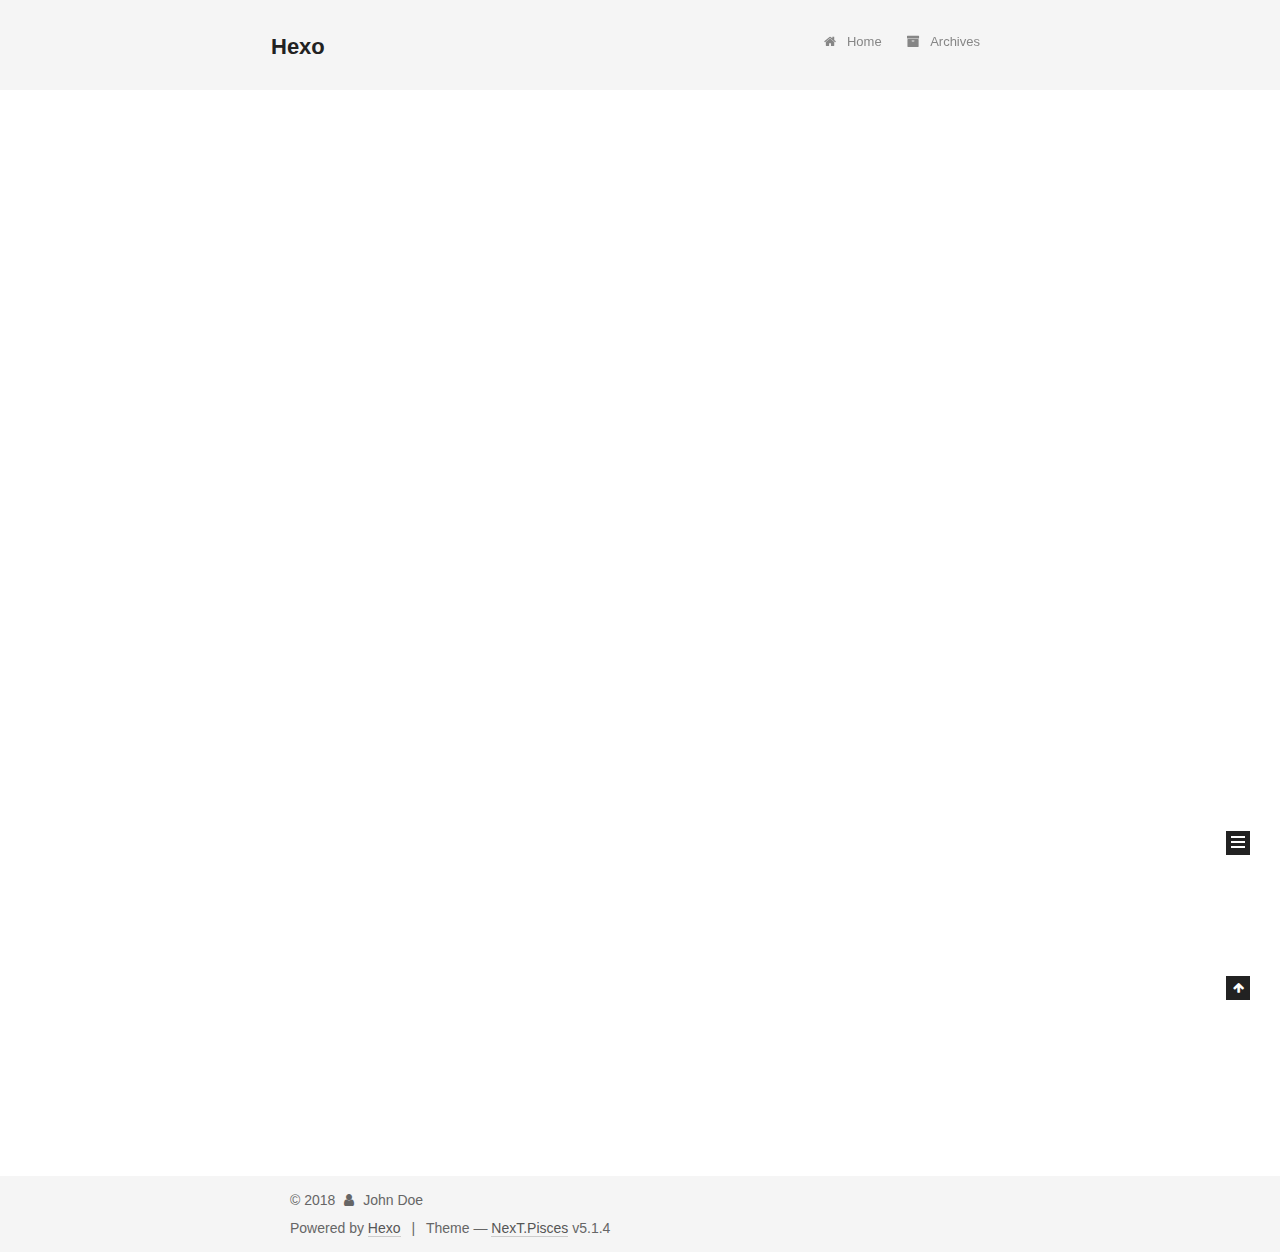
==== commit c154ab17: "Site updated: 2018-12-04 10:17:56" ====
--- a/index.html
+++ b/index.html
@@ -5,7 +5,7 @@
   
 
 
-<html class="theme-next muse use-motion" lang="">
+<html class="theme-next pisces use-motion" lang="">
 <head><meta name="generator" content="Hexo 3.8.0">
   <meta charset="UTF-8">
 <meta http-equiv="X-UA-Compatible" content="IE=edge">
@@ -93,7 +93,7 @@
   var NexT = window.NexT || {};
   var CONFIG = {
     root: '/',
-    scheme: 'Muse',
+    scheme: 'Pisces',
     version: '5.1.4',
     sidebar: {"position":"left","display":"post","offset":12,"b2t":false,"scrollpercent":false,"onmobile":false},
     fancybox: true,
@@ -449,7 +449,7 @@
 
 
 
-  <div class="theme-info">Theme &mdash; <a class="theme-link" target="_blank" href="https://github.com/iissnan/hexo-theme-next">NexT.Muse</a> v5.1.4</div>
+  <div class="theme-info">Theme &mdash; <a class="theme-link" target="_blank" href="https://github.com/iissnan/hexo-theme-next">NexT.Pisces</a> v5.1.4</div>
 
 
 
@@ -549,6 +549,13 @@
   
   
 
+
+  <script type="text/javascript" src="/js/src/affix.js?v=5.1.4"></script>
+
+  <script type="text/javascript" src="/js/src/schemes/pisces.js?v=5.1.4"></script>
+
+
+
   
 
   
--- a/css/main.css
+++ b/css/main.css
@@ -226,51 +226,51 @@
   margin: 20px 0 15px;
 }
 h1 {
+  font-size: 24px;
+}
+@media (max-width: 767px) {
+  h1 {
+    font-size: 20px;
+  }
+}
+h2 {
   font-size: 22px;
 }
 @media (max-width: 767px) {
-  h1 {
+  h2 {
     font-size: 18px;
   }
 }
-h2 {
+h3 {
   font-size: 20px;
 }
 @media (max-width: 767px) {
-  h2 {
+  h3 {
     font-size: 16px;
   }
 }
-h3 {
+h4 {
   font-size: 18px;
 }
 @media (max-width: 767px) {
-  h3 {
+  h4 {
     font-size: 14px;
   }
 }
-h4 {
+h5 {
   font-size: 16px;
 }
 @media (max-width: 767px) {
-  h4 {
+  h5 {
     font-size: 12px;
   }
 }
-h5 {
+h6 {
   font-size: 14px;
 }
 @media (max-width: 767px) {
-  h5 {
+  h6 {
     font-size: 10px;
-  }
-}
-h6 {
-  font-size: 12px;
-}
-@media (max-width: 767px) {
-  h6 {
-    font-size: 8px;
   }
 }
 p {
@@ -940,8 +940,8 @@
   display: inline-block;
   padding: 0 20px;
   font-size: 14px;
-  color: #fff;
-  background: #222;
+  color: #555;
+  background: transparent;
   border: 2px solid #222;
   text-decoration: none;
   border-radius: 0;
@@ -1101,7 +1101,7 @@
 }
 .site-meta {
   margin: 0;
-  text-align: center;
+  text-align: left;
 }
 @media (max-width: 767px) {
   .site-meta {
@@ -1112,12 +1112,12 @@
   position: relative;
   display: inline-block;
   padding: 0 40px;
-  color: #fff;
+  color: #222;
   background: #222;
   border-bottom: none;
 }
 .brand:hover {
-  color: #fff;
+  color: #222;
 }
 .logo {
   display: inline-block;
@@ -1348,7 +1348,7 @@
 .posts-collapse {
   position: relative;
   z-index: 1010;
-  margin-left: 55px;
+  margin-left: 0;
 }
 .posts-collapse::after {
   content: " ";
@@ -1822,7 +1822,7 @@
   width: 4px;
   height: 4px;
   border-radius: 50%;
-  background: #2629ff;
+  background: #c88aa8;
 }
 .links-of-blogroll {
   font-size: 13px;
@@ -2585,78 +2585,322 @@
 .page-post-detail .comments {
   overflow: hidden;
 }
-@media (max-width: 767px) {
-  .header-inner,
-  .container .main-inner,
+h1,
+h2,
+h3,
+h4,
+h5,
+h6 {
+  margin: 20px 0 10px;
+}
+p {
+  margin: 0 0 25px 0;
+}
+a {
+  border-bottom-color: #ccc;
+}
+hr {
+  margin: 20px 0;
+  height: 2px;
+}
+.main-inner {
+  margin-top: 80px;
+}
+.header {
+  background: #f5f5f5;
+}
+.header-inner {
+  padding: 25px 0 20px;
+}
+.header-inner:before,
+.header-inner:after {
+  content: " ";
+  display: table;
+}
+.header-inner:after {
+  clear: both;
+}
+@media (max-width: 767px) {
+  .header-inner {
+    width: auto;
+    margin-bottom: 50px;
+    padding: 10px;
+  }
+}
+.site-meta {
+  float: left;
+  margin-left: -20px;
+  line-height: normal;
+}
+@media (max-width: 767px) {
+  .site-meta {
+    margin-left: 10px;
+  }
+}
+.site-meta .brand {
+  padding: 2px 1px;
+  background: none;
+}
+@media (max-width: 767px) {
+  .site-meta .brand {
+    display: block;
+  }
+}
+.site-meta .logo {
+  display: none;
+}
+.site-meta .site-title {
+  font-size: 22px;
+  font-weight: bolder;
+}
+@media (max-width: 767px) {
+  .site-meta .site-title {
+    line-height: 34px;
+  }
+}
+.logo-line-before,
+.logo-line-after {
+  display: block;
+  overflow: hidden;
+  margin: 0 auto;
+  width: 75%;
+}
+@media (max-width: 767px) {
+  .logo-line-before,
+  .logo-line-after {
+    display: none;
+  }
+}
+.logo-line-before i,
+.logo-line-after i {
+  position: relative;
+  display: block;
+  height: 2px;
+  background: #222;
+}
+@media (max-width: 767px) {
+  .logo-line-before i,
+  .logo-line-after i {
+    height: 3px;
+  }
+}
+.use-motion .logo-line-before i {
+  left: -100%;
+}
+.use-motion .logo-line-after i {
+  right: -100%;
+}
+.site-subtitle {
+  display: none;
+}
+.site-nav-toggle {
+  position: static;
+  float: right;
+}
+.menu {
+  float: right;
+  margin: 8px 0 0 0;
+}
+@media (max-width: 767px) {
+  .menu {
+    margin: 20px 0 0 0;
+    padding: 0;
+  }
+}
+.menu br {
+  display: none;
+}
+.menu .menu-item {
+  margin: 0;
+}
+@media (max-width: 767px) {
+  .menu .menu-item {
+    display: block;
+  }
+}
+.menu .menu-item a {
+  padding: 0 10px;
+  background: none;
+  border: none;
+  border-radius: 2px;
+  transition-property: background;
+}
+@media (max-width: 767px) {
+  .menu .menu-item a {
+    text-align: left;
+  }
+}
+.menu .menu-item a:hover {
+  background: #e1e1e1;
+}
+.menu a::before {
+  display: none;
+}
+@media (max-width: 767px) {
+  .menu a::before {
+    display: block;
+  }
+}
+@media (max-width: 767px) {
+  .menu {
+    float: none;
+  }
+}
+.site-search form {
+  display: none;
+}
+.posts-expand {
+  padding-top: 0;
+}
+.posts-expand .post-title,
+.posts-expand .post-meta {
+  text-align: left;
+}
+@media (max-width: 767px) {
+  .posts-expand .post-title,
+  .posts-expand .post-meta {
+    text-align: center;
+  }
+}
+.posts-expand .post-eof {
+  display: none;
+}
+.posts-expand .post {
+  margin-top: 120px;
+}
+.posts-expand .post:first-child {
+  margin-top: 0;
+}
+.posts-expand .post-meta {
+  margin-top: 5px;
+  margin-bottom: 20px;
+}
+.posts-expand .post-title {
+  position: relative;
+  font-size: 26px;
+  font-weight: 400;
+}
+@media (max-width: 767px) {
+  .posts-expand .post-title {
+    font-size: 22px;
+  }
+}
+@media (min-width: 1600px) {
+  .posts-expand .post-title {
+    font-size: 26px;
+  }
+}
+.posts-expand .post-title:hover:before {
+  background: #222;
+}
+@media (max-width: 767px) {
+  .posts-expand .post-body {
+    font-size: 12px;
+  }
+}
+.posts-expand .post-body img {
+  margin: 0;
+}
+.posts-expand .post-tags {
+  text-align: left;
+}
+.posts-expand .post-tags a {
+  padding: 1px 5px;
+  background: #f5f5f5;
+  border-bottom: none;
+}
+.posts-expand .post-tags a:hover {
+  background: #ccc;
+}
+.posts-expand .post-nav {
+  margin-top: 40px;
+}
+.post-button {
+  margin-top: 20px;
+  text-align: left;
+}
+.post-button a {
+  padding: 0;
+  font-size: 14px;
+  background: none;
+  border: none;
+  border-bottom: 2px solid #666;
+  transition-property: border;
+}
+@media (max-width: 767px) {
+  .post-button a {
+    font-size: 12px;
+  }
+}
+@media (min-width: 1600px) {
+  .post-button a {
+    font-size: 16px;
+  }
+}
+.post-button a:hover {
+  border-bottom-color: #222;
+}
+.links-of-blogroll-inline .links-of-blogroll-item {
+  display: inline-block;
+}
+.btn {
+  padding: 0 10px;
+  border-width: 2px;
+  border-radius: 0;
+}
+.headband {
+  display: none;
+}
+.site-search {
+  position: relative;
+  float: right;
+  margin-top: 5px;
+  padding-top: 3px;
+}
+@media (max-width: 767px) {
+  .site-search {
+    float: none;
+    padding: 0 10px;
+  }
+}
+@media (max-width: 767px) {
+  .container .main-inner {
+    width: auto;
+  }
+}
+.page-post-detail .post-title,
+.page-post-detail .post-meta {
+  text-align: center;
+}
+.page-post-detail .post-title:before {
+  display: none;
+}
+.page-post-detail .post-meta {
+  margin-bottom: 60px;
+}
+.pagination {
+  margin: 120px 0 0;
+  text-align: left;
+}
+@media (max-width: 767px) {
+  .pagination {
+    margin: 80px 10px 0;
+    text-align: center;
+  }
+}
+.footer {
+  margin-top: 80px;
+  padding: 10px 0;
+  background: #f5f5f5;
+  color: #666;
+}
+.footer-inner {
+  margin: 0 auto;
+  text-align: left;
+}
+@media (max-width: 767px) {
   .footer-inner {
     width: auto;
-  }
-}
-embed {
-  display: block;
-  margin: 0px auto 25px auto;
-}
-.custom-logo .site-meta-headline {
-  text-align: center;
-}
-.custom-logo .brand {
-  background: none;
-}
-.custom-logo .site-title {
-  margin: 10px auto 0;
-  font-size: 24px;
-  color: #222;
-}
-.custom-logo .site-title a {
-  border: none;
-}
-.custom-logo-image {
-  margin: 0 auto;
-  padding: 5px;
-  max-width: 150px;
-  background: #fff;
-}
-@media (max-width: 767px) {
-  .site-nav {
-    position: absolute;
-    left: 0;
-    top: 52px;
-    margin: 0;
-    width: 100%;
-    padding: 0;
-    background: #fff;
-    border-bottom: 1px solid #ddd;
-    z-index: 1030;
-  }
-}
-@media (max-width: 767px) {
-  .menu {
-    text-align: left;
-  }
-}
-@media (max-width: 767px) {
-  .menu .menu-item {
-    display: block;
-    margin: 0 10px;
-    vertical-align: top;
-  }
-}
-@media (max-width: 767px) {
-  .menu .menu-item br {
-    display: none;
-  }
-}
-@media (max-width: 767px) {
-  .menu .menu-item a {
-    padding: 5px 10px;
-  }
-}
-.menu .menu-item .fa {
-  margin-right: 0;
-}
-.site-search form {
-  display: none;
-}
-.links-of-blogroll-inline .links-of-blogroll-item {
-  display: inline-block;
-}
+    text-align: center;
+  }
+}
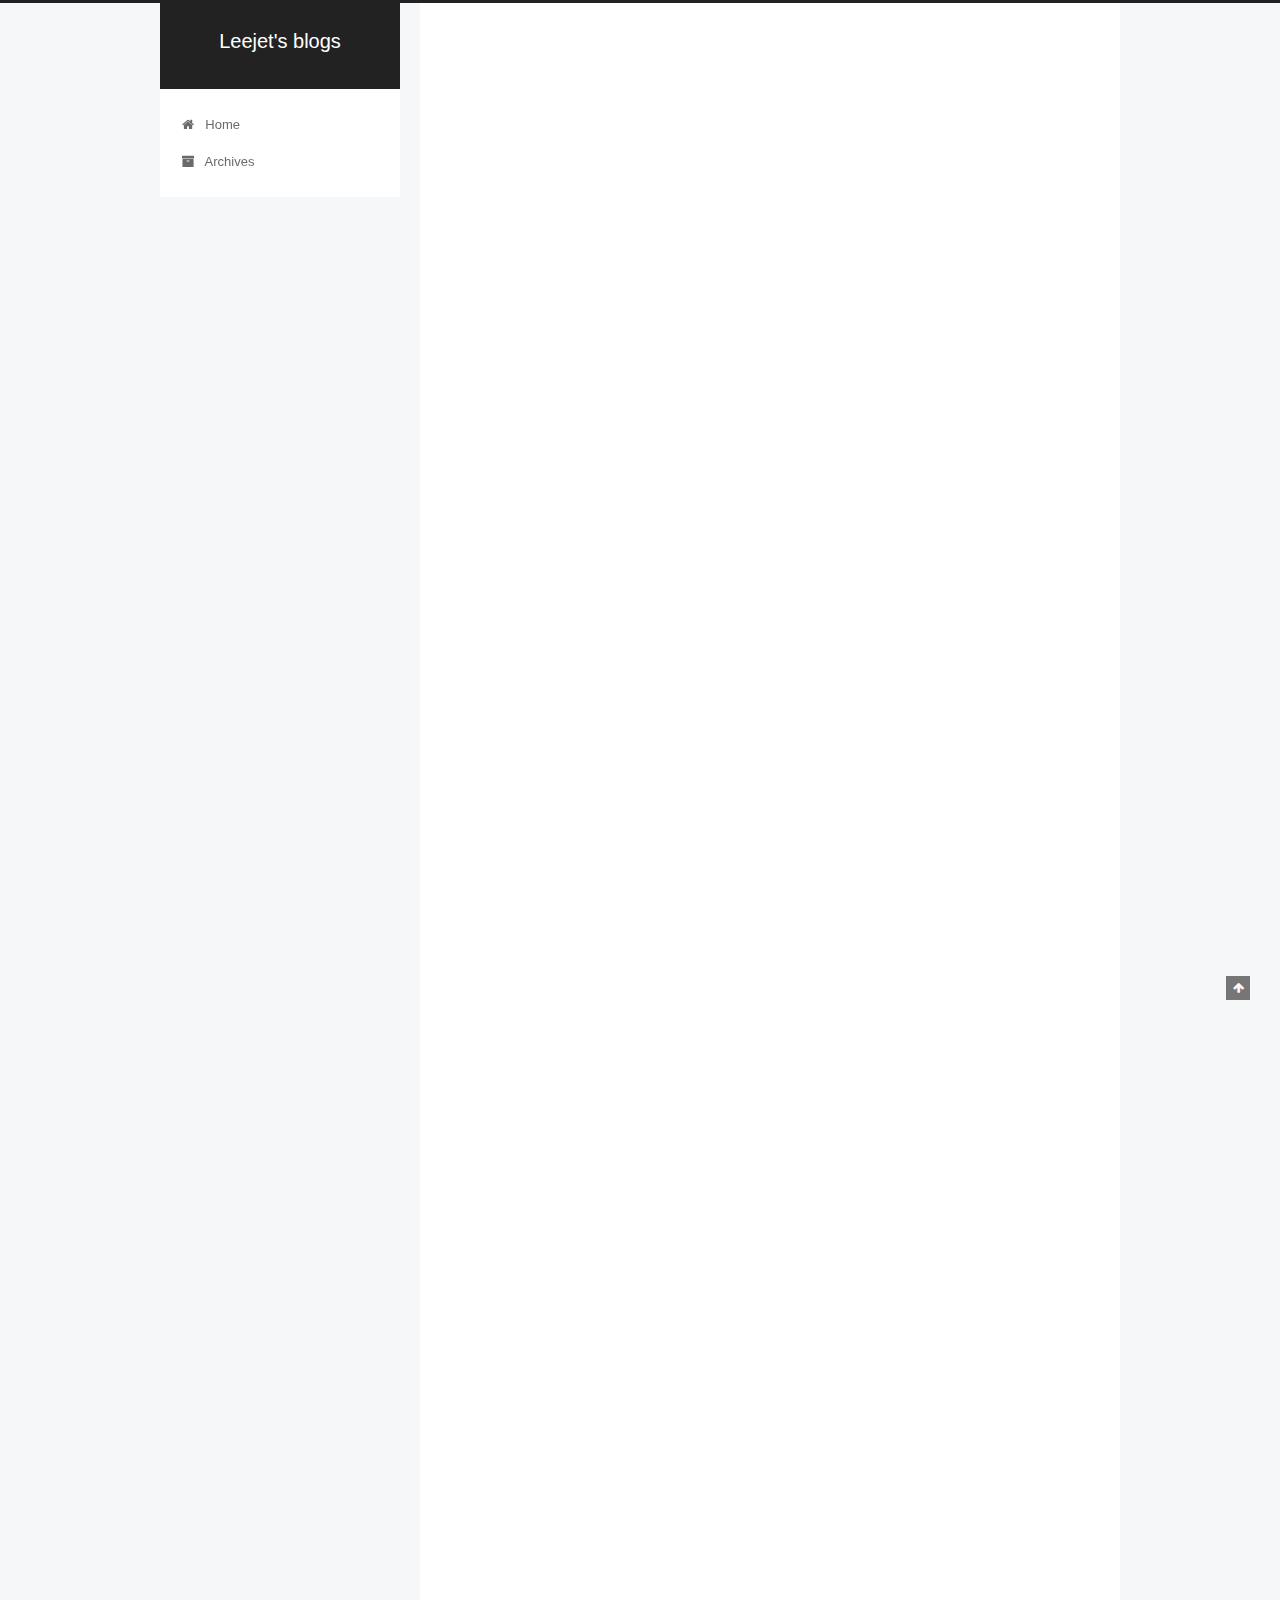
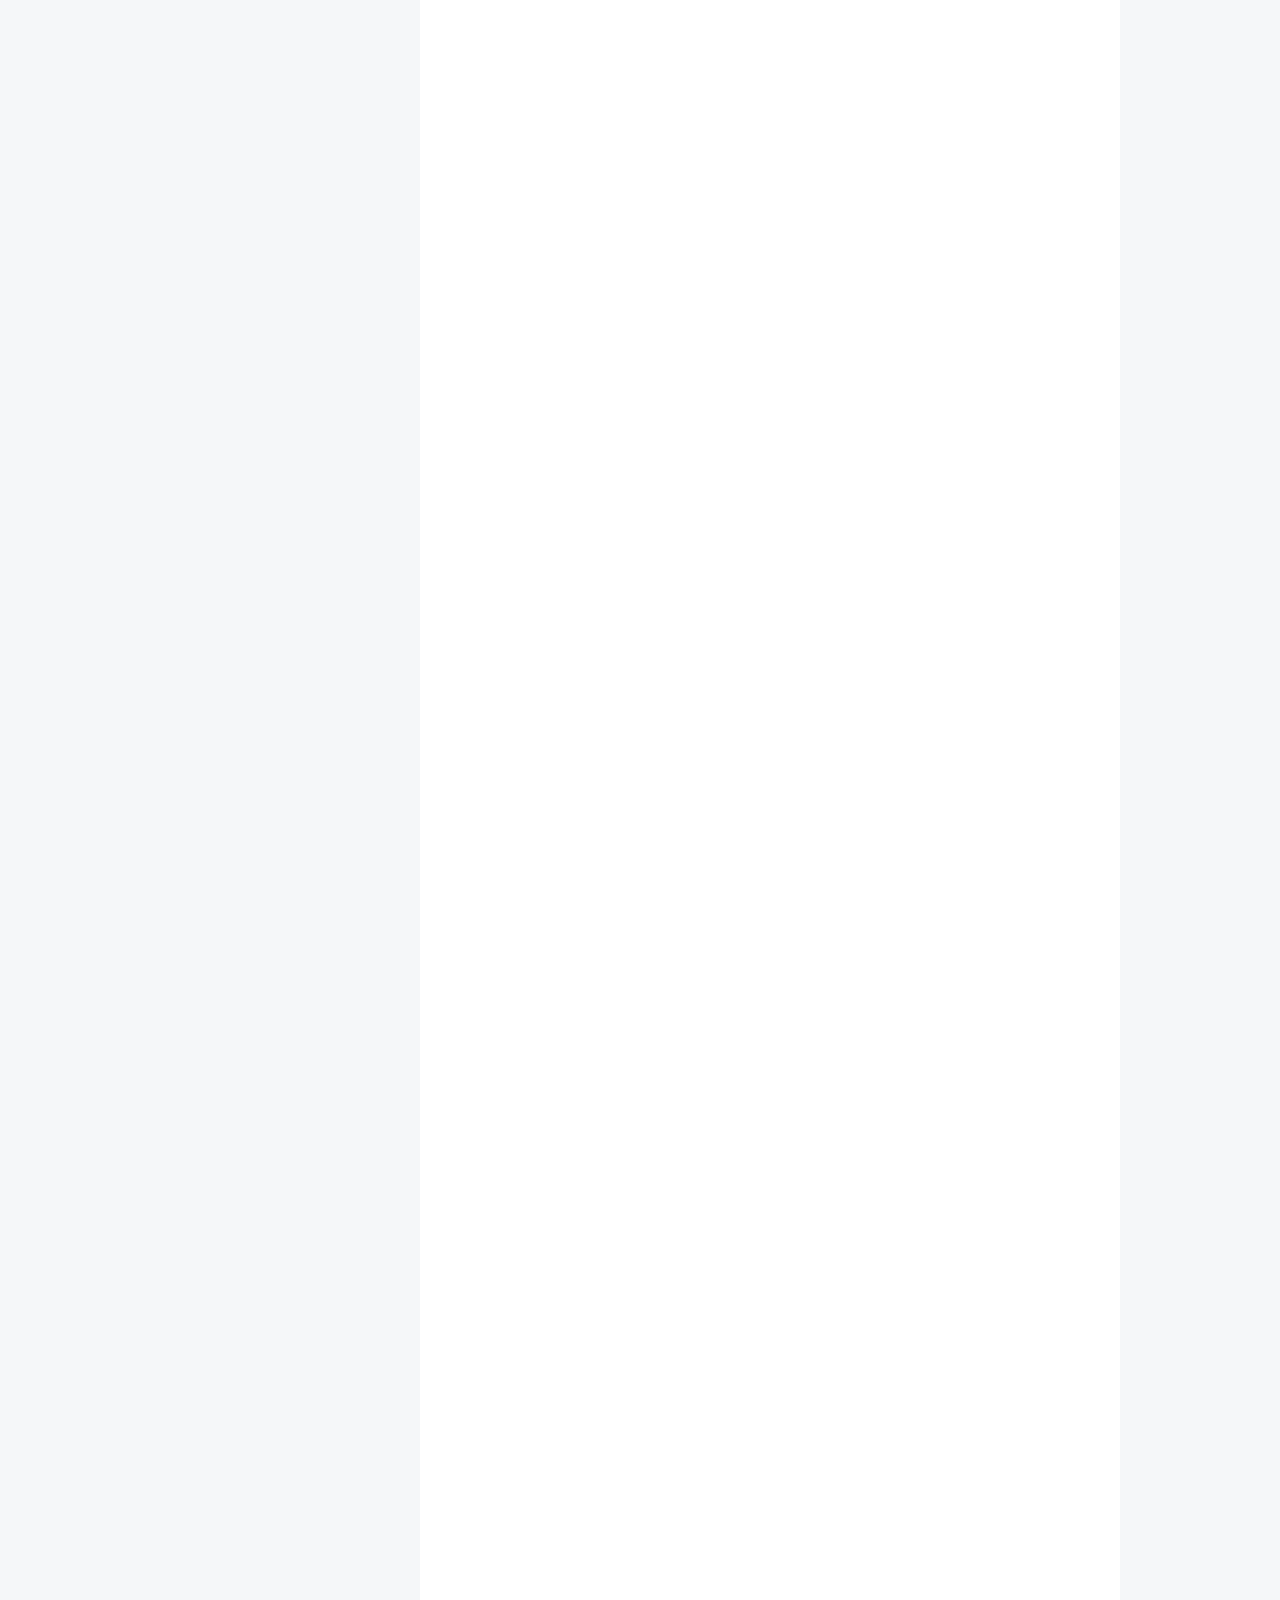
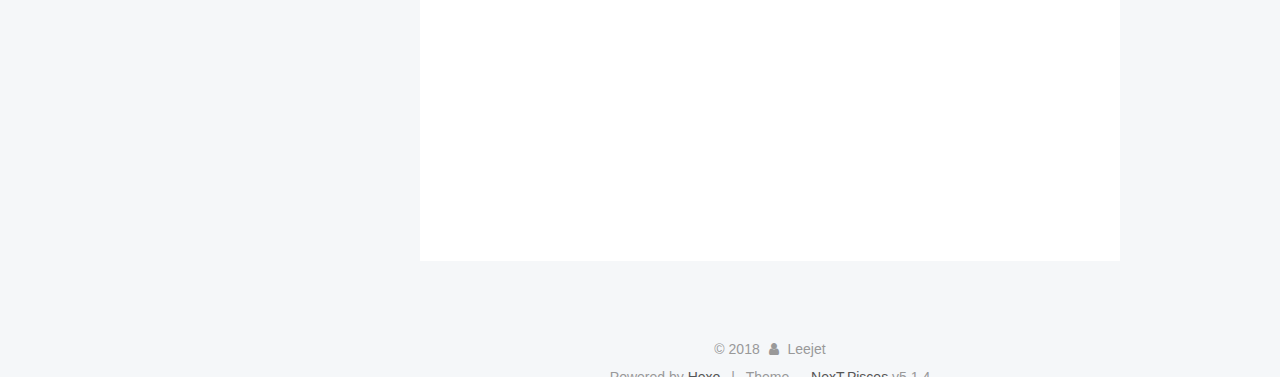
==== commit fe771e5c: "Site updated: 2018-12-10 16:50:43" ====
--- a/index.html
+++ b/index.html
@@ -80,12 +80,12 @@
 
 
 <meta property="og:type" content="website">
-<meta property="og:title" content="Hexo">
+<meta property="og:title" content="Leejet&#39;s blogs">
 <meta property="og:url" content="http://yoursite.com/index.html">
-<meta property="og:site_name" content="Hexo">
+<meta property="og:site_name" content="Leejet&#39;s blogs">
 <meta property="og:locale" content="default">
 <meta name="twitter:card" content="summary">
-<meta name="twitter:title" content="Hexo">
+<meta name="twitter:title" content="Leejet&#39;s blogs">
 
 
 
@@ -121,7 +121,7 @@
 
 
 
-  <title>Hexo</title>
+  <title>Leejet's blogs</title>
   
 
 
@@ -152,7 +152,7 @@
     <div class="custom-logo-site-title">
       <a href="/" class="brand" rel="start">
         <span class="logo-line-before"><i></i></span>
-        <span class="site-title">Hexo</span>
+        <span class="site-title">Leejet's blogs</span>
         <span class="logo-line-after"><i></i></span>
       </a>
     </div>
@@ -229,16 +229,16 @@
   
   
   <div class="post-block">
-    <link itemprop="mainEntityOfPage" href="http://yoursite.com/2018/12/04/hello-world/">
+    <link itemprop="mainEntityOfPage" href="http://yoursite.com/2018/12/10/深度学习框架预训练模型输入预处理/">
 
     <span hidden itemprop="author" itemscope="" itemtype="http://schema.org/Person">
-      <meta itemprop="name" content="John Doe">
+      <meta itemprop="name" content="Leejet">
       <meta itemprop="description" content="">
       <meta itemprop="image" content="/images/avatar.gif">
     </span>
 
     <span hidden itemprop="publisher" itemscope="" itemtype="http://schema.org/Organization">
-      <meta itemprop="name" content="Hexo">
+      <meta itemprop="name" content="Leejet's blogs">
     </span>
 
     
@@ -248,7 +248,7 @@
         
           <h1 class="post-title" itemprop="name headline">
                 
-                <a class="post-title-link" href="/2018/12/04/hello-world/" itemprop="url">Hello World</a></h1>
+                <a class="post-title-link" href="/2018/12/10/深度学习框架预训练模型输入预处理/" itemprop="url">深度学习框架预训练模型输入预处理</a></h1>
         
 
         <div class="post-meta">
@@ -260,7 +260,153 @@
               
                 <span class="post-meta-item-text">Posted on</span>
               
-              <time title="Post created" itemprop="dateCreated datePublished" datetime="2018-12-04T09:45:53+08:00">
+              <time title="Post created" itemprop="dateCreated datePublished" datetime="2018-12-10T16:02:58+08:00">
+                2018-12-10
+              </time>
+            
+
+            
+
+            
+          </span>
+
+          
+
+          
+            
+          
+
+          
+          
+
+          
+
+          
+
+          
+
+        </div>
+      </header>
+    
+
+    
+    
+    
+    <div class="post-body" itemprop="articleBody">
+
+      
+      
+
+      
+        
+          
+            <p>在计算机视觉任务中，我们常常会用到诸如<code>AlexNet</code>、<code>VGG</code>、<code>ResNet</code>等经典的网络结构，为了获得更好的结果并且更快地收敛，通常会使用在<code>imagenet</code>上预训练好的权重。但是，不同深度学习框架提供的预训练权重对于数据的输入有着不同预处理方法。</p>
+<h3 id="torchvision-models"><a href="#torchvision-models" class="headerlink" title="torchvision.models"></a>torchvision.models</h3><p><code>torchvision.models</code>包含了使用<code>pytorch</code>预定义好的经典网络结构（比如<code>AlexNet</code>、<code>VGG</code>、<code>ResNet</code>等），并提供了预训练好的权重。其对于输入的要求如下：</p>
+<ul>
+<li>输入为<code>3</code>通道<code>RGB</code>图像</li>
+<li>缩放到<code>[0,1]</code>区间</li>
+<li>使用<code>mean=[0.485, 0.456, 0.406],std=[0.229, 0.224, 0.225]</code>进行归一化处理</li>
+</ul>
+<h3 id="keras-applications"><a href="#keras-applications" class="headerlink" title="keras.applications"></a>keras.applications</h3><p><code>keras.applications</code>包含了许多预定义好的经典网络结构，并提供使用<code>tensorflow</code>、<code>caffe</code>、<code>torch</code>训练好的权重</p>
+<h4 id="tensorflow"><a href="#tensorflow" class="headerlink" title="tensorflow"></a>tensorflow</h4><ul>
+<li>输入为<code>3</code>通道<code>RGB</code>图像</li>
+<li>缩放到<code>[-1,1]</code>区间</li>
+</ul>
+<h4 id="caffe"><a href="#caffe" class="headerlink" title="caffe"></a>caffe</h4><ul>
+<li>输入为<code>3</code>通道<code>BGR</code>图像</li>
+<li><code>[0,255]</code>区间</li>
+<li>减去<code>mean = [103.939, 116.779, 123.68]</code>进行中心化</li>
+</ul>
+<h4 id="torch"><a href="#torch" class="headerlink" title="torch"></a>torch</h4><ul>
+<li>输入为<code>3</code>通道<code>RGB</code>图像</li>
+<li>缩放到<code>[0,1]</code>区间</li>
+<li>使用<code>mean=[0.485, 0.456, 0.406],std=[0.229, 0.224, 0.225]</code>进行归一化处理</li>
+</ul>
+<p><code>keras</code>伴随着模型定义提供了一个函数<code>preprocess_input</code>来对输入进行预处理，详细参见：<a href="https://keras.io/applications/" target="_blank" rel="noopener">https://keras.io/applications/</a></p>
+<h3 id="参考"><a href="#参考" class="headerlink" title="参考"></a>参考</h3><ul>
+<li><a href="https://pytorch.org/docs/stable/torchvision/models.html" target="_blank" rel="noopener">TORCHVISION.MODELS</a></li>
+<li><a href="https://github.com/keras-team/keras-applications/blob/master/keras_applications/imagenet_utils.py" target="_blank" rel="noopener">keras-applications/keras_applications/imagenet_utils.py</a></li>
+</ul>
+
+          
+        
+      
+    </div>
+    
+    
+    
+
+    
+
+    
+
+    
+
+    <footer class="post-footer">
+      
+
+      
+
+      
+
+      
+      
+        <div class="post-eof"></div>
+      
+    </footer>
+  </div>
+  
+  
+  
+  </article>
+
+
+    
+      
+
+  
+
+  
+  
+  
+
+  <article class="post post-type-normal" itemscope="" itemtype="http://schema.org/Article">
+  
+  
+  
+  <div class="post-block">
+    <link itemprop="mainEntityOfPage" href="http://yoursite.com/2018/12/04/GitHub-Hexo-搭建个人博客/">
+
+    <span hidden itemprop="author" itemscope="" itemtype="http://schema.org/Person">
+      <meta itemprop="name" content="Leejet">
+      <meta itemprop="description" content="">
+      <meta itemprop="image" content="/images/avatar.gif">
+    </span>
+
+    <span hidden itemprop="publisher" itemscope="" itemtype="http://schema.org/Organization">
+      <meta itemprop="name" content="Leejet's blogs">
+    </span>
+
+    
+      <header class="post-header">
+
+        
+        
+          <h1 class="post-title" itemprop="name headline">
+                
+                <a class="post-title-link" href="/2018/12/04/GitHub-Hexo-搭建个人博客/" itemprop="url">GitHub+Hexo 搭建个人博客</a></h1>
+        
+
+        <div class="post-meta">
+          <span class="post-time">
+            
+              <span class="post-meta-item-icon">
+                <i class="fa fa-calendar-o"></i>
+              </span>
+              
+                <span class="post-meta-item-text">Posted on</span>
+              
+              <time title="Post created" itemprop="dateCreated datePublished" datetime="2018-12-04T15:37:18+08:00">
                 2018-12-04
               </time>
             
@@ -300,15 +446,23 @@
       
         
           
-            <p>Welcome to <a href="https://hexo.io/" target="_blank" rel="noopener">Hexo</a>! This is your very first post. Check <a href="https://hexo.io/docs/" target="_blank" rel="noopener">documentation</a> for more info. If you get any problems when using Hexo, you can find the answer in <a href="https://hexo.io/docs/troubleshooting.html" target="_blank" rel="noopener">troubleshooting</a> or you can ask me on <a href="https://github.com/hexojs/hexo/issues" target="_blank" rel="noopener">GitHub</a>.</p>
-<h2 id="Quick-Start"><a href="#Quick-Start" class="headerlink" title="Quick Start"></a>Quick Start</h2><h3 id="Create-a-new-post"><a href="#Create-a-new-post" class="headerlink" title="Create a new post"></a>Create a new post</h3><figure class="highlight bash"><table><tr><td class="gutter"><pre><span class="line">1</span><br></pre></td><td class="code"><pre><span class="line">$ hexo new <span class="string">"My New Post"</span></span><br></pre></td></tr></table></figure>
-<p>More info: <a href="https://hexo.io/docs/writing.html" target="_blank" rel="noopener">Writing</a></p>
-<h3 id="Run-server"><a href="#Run-server" class="headerlink" title="Run server"></a>Run server</h3><figure class="highlight bash"><table><tr><td class="gutter"><pre><span class="line">1</span><br></pre></td><td class="code"><pre><span class="line">$ hexo server</span><br></pre></td></tr></table></figure>
-<p>More info: <a href="https://hexo.io/docs/server.html" target="_blank" rel="noopener">Server</a></p>
-<h3 id="Generate-static-files"><a href="#Generate-static-files" class="headerlink" title="Generate static files"></a>Generate static files</h3><figure class="highlight bash"><table><tr><td class="gutter"><pre><span class="line">1</span><br></pre></td><td class="code"><pre><span class="line">$ hexo generate</span><br></pre></td></tr></table></figure>
-<p>More info: <a href="https://hexo.io/docs/generating.html" target="_blank" rel="noopener">Generating</a></p>
-<h3 id="Deploy-to-remote-sites"><a href="#Deploy-to-remote-sites" class="headerlink" title="Deploy to remote sites"></a>Deploy to remote sites</h3><figure class="highlight bash"><table><tr><td class="gutter"><pre><span class="line">1</span><br></pre></td><td class="code"><pre><span class="line">$ hexo deploy</span><br></pre></td></tr></table></figure>
-<p>More info: <a href="https://hexo.io/docs/deployment.html" target="_blank" rel="noopener">Deployment</a></p>
+            <h3 id="前言"><a href="#前言" class="headerlink" title="前言"></a>前言</h3><p><a href="https://github.com/hexojs/hexo" target="_blank" rel="noopener">Hexo</a>是一款基于<code>Node.js</code>的静态博客框架，可以方便的生成静态网页托管在<code>GitHub Pages</code>, <code>Heroku</code> 或其他网站。</p>
+<h3 id="github创建仓库"><a href="#github创建仓库" class="headerlink" title="github创建仓库"></a><code>github</code>创建仓库</h3><p>创建一个名为<code>用户名.github.io</code>的<code>github</code>仓库</p>
+<h3 id="配置信息"><a href="#配置信息" class="headerlink" title="配置信息"></a>配置信息</h3><p>设置<code>user.name</code>和<code>user.email</code>配置信息<br><figure class="highlight bash"><table><tr><td class="gutter"><pre><span class="line">1</span><br><span class="line">2</span><br></pre></td><td class="code"><pre><span class="line">git config --global user.name <span class="string">"github用户名"</span></span><br><span class="line">git config --global user.email <span class="string">"github注册邮箱"</span></span><br></pre></td></tr></table></figure></p>
+<h3 id="配置ssh密钥"><a href="#配置ssh密钥" class="headerlink" title="配置ssh密钥"></a>配置<code>ssh</code>密钥</h3><p>生成<code>ssh</code>密钥文件：<br><figure class="highlight bash"><table><tr><td class="gutter"><pre><span class="line">1</span><br></pre></td><td class="code"><pre><span class="line">ssh-keygen -t rsa -C <span class="string">"github注册邮箱"</span></span><br></pre></td></tr></table></figure></p>
+<p>直接三个回车即可，默认不需要设置密码<br>找到生成的<code>.ssh</code>的文件夹中的<code>id_rsa.pub</code>密钥，将内容全部复制</p>
+<p>打开<a href="github.com/settings/keys">github.com/settings/keys</a>,点击<code>new SSH Key</code><br><code>Title</code>任意填即可，将刚刚复制的<code>id_rsa.pub</code>内容粘贴进去，点击<code>Add SSH key</code>。<br>检测<code>github</code>公钥设置是否成功<br><figure class="highlight bash"><table><tr><td class="gutter"><pre><span class="line">1</span><br></pre></td><td class="code"><pre><span class="line">ssh git@github.com</span><br></pre></td></tr></table></figure></p>
+<p>之所以设置<code>github</code>密钥原因是，通过非对称加密的公钥与私钥来完成加密，公钥放置在<code>github</code>上，私钥放置在自己的电脑里。<code>github</code>要求每次推送代码都是合法用户，所以每次推送都需要输入账号密码验证推送用户是否是合法用户，为了省去每次输入密码的步骤，采用了<code>ssh</code>，当你推送的时候，<code>git</code>就会匹配你的私钥跟<code>github</code>上面的公钥是否是配对的，若是匹配就认为你是合法用户，则允许推送。这样可以保证每次的推送都是正确合法的。</p>
+<h3 id="安装Hexo"><a href="#安装Hexo" class="headerlink" title="安装Hexo"></a>安装<code>Hexo</code></h3><figure class="highlight bash"><table><tr><td class="gutter"><pre><span class="line">1</span><br></pre></td><td class="code"><pre><span class="line">npm install -g hexo-cli</span><br></pre></td></tr></table></figure>
+<p>初始化博客<br><figure class="highlight bash"><table><tr><td class="gutter"><pre><span class="line">1</span><br></pre></td><td class="code"><pre><span class="line">hexo init [folder]</span><br></pre></td></tr></table></figure></p>
+<p><code>folder</code>为站点目录，如果没有设置 <code>folder</code> ，<code>Hexo</code> 默认在目前的文件夹建立网站。</p>
+<h3 id="部署网站"><a href="#部署网站" class="headerlink" title="部署网站"></a>部署网站</h3><p>安装<code>Git</code>部署插件<br><figure class="highlight bash"><table><tr><td class="gutter"><pre><span class="line">1</span><br></pre></td><td class="code"><pre><span class="line">npm install hexo-deployer-git --save</span><br></pre></td></tr></table></figure></p>
+<p>打开站点目录下的配置文件<code>_config.yml</code>，翻到最后修改为<br><figure class="highlight plain"><table><tr><td class="gutter"><pre><span class="line">1</span><br><span class="line">2</span><br><span class="line">3</span><br><span class="line">4</span><br></pre></td><td class="code"><pre><span class="line">deploy:</span><br><span class="line">  type: git</span><br><span class="line">  repo: https://github.com/leejet/leejet.github.io</span><br><span class="line">  branch: master</span><br></pre></td></tr></table></figure></p>
+<p>渲染生成和部署<br><figure class="highlight bash"><table><tr><td class="gutter"><pre><span class="line">1</span><br><span class="line">2</span><br><span class="line">3</span><br></pre></td><td class="code"><pre><span class="line">hexo clean </span><br><span class="line">hexo g </span><br><span class="line">hexo d</span><br></pre></td></tr></table></figure></p>
+<h3 id="参考"><a href="#参考" class="headerlink" title="参考"></a>参考</h3><ul>
+<li><a href="https://zhuanlan.zhihu.com/p/26625249" target="_blank" rel="noopener">github+Hexo 搭建个人网站详细教程</a></li>
+<li><a href="https://hexo.io/zh-cn/" target="_blank" rel="noopener">https://hexo.io/zh-cn/</a></li>
+</ul>
 
           
         
@@ -379,7 +533,7 @@
         <div class="site-overview">
           <div class="site-author motion-element" itemprop="author" itemscope="" itemtype="http://schema.org/Person">
             
-              <p class="site-author-name" itemprop="name">John Doe</p>
+              <p class="site-author-name" itemprop="name">Leejet</p>
               <p class="site-description motion-element" itemprop="description"></p>
           </div>
 
@@ -390,7 +544,7 @@
               
                 <a href="/archives/">
               
-                  <span class="site-state-item-count">1</span>
+                  <span class="site-state-item-count">2</span>
                   <span class="site-state-item-name">posts</span>
                 </a>
               </div>
@@ -398,6 +552,15 @@
 
             
 
+            
+              
+              
+              <div class="site-state-item site-state-tags">
+                <a href="/tags/index.html">
+                  <span class="site-state-item-count">2</span>
+                  <span class="site-state-item-name">tags</span>
+                </a>
+              </div>
             
 
           </nav>
@@ -435,7 +598,7 @@
   <span class="with-love">
     <i class="fa fa-user"></i>
   </span>
-  <span class="author" itemprop="copyrightHolder">John Doe</span>
+  <span class="author" itemprop="copyrightHolder">Leejet</span>
 
   
 </div>
--- a/css/main.css
+++ b/css/main.css
@@ -189,7 +189,7 @@
   font-size: 14px;
   line-height: 2;
   color: #555;
-  background: #fff;
+  background: #f5f7f9;
 }
 @media (max-width: 767px) {
   body {
@@ -226,51 +226,51 @@
   margin: 20px 0 15px;
 }
 h1 {
-  font-size: 24px;
+  font-size: 22px;
 }
 @media (max-width: 767px) {
   h1 {
-    font-size: 20px;
+    font-size: 18px;
   }
 }
 h2 {
-  font-size: 22px;
+  font-size: 20px;
 }
 @media (max-width: 767px) {
   h2 {
-    font-size: 18px;
+    font-size: 16px;
   }
 }
 h3 {
-  font-size: 20px;
+  font-size: 18px;
 }
 @media (max-width: 767px) {
   h3 {
-    font-size: 16px;
+    font-size: 14px;
   }
 }
 h4 {
-  font-size: 18px;
+  font-size: 16px;
 }
 @media (max-width: 767px) {
   h4 {
-    font-size: 14px;
+    font-size: 12px;
   }
 }
 h5 {
-  font-size: 16px;
+  font-size: 14px;
 }
 @media (max-width: 767px) {
   h5 {
-    font-size: 12px;
+    font-size: 10px;
   }
 }
 h6 {
-  font-size: 14px;
+  font-size: 12px;
 }
 @media (max-width: 767px) {
   h6 {
-    font-size: 10px;
+    font-size: 8px;
   }
 }
 p {
@@ -653,8 +653,8 @@
 @media (min-width: 992px) {
   .full-image.full-image.full-image.full-image {
     max-width: none;
-    width: 110%;
-    margin: 25px -5%;
+    width: 118%;
+    margin: 0 -9%;
   }
 }
 .blockquote-center,
@@ -941,10 +941,10 @@
   padding: 0 20px;
   font-size: 14px;
   color: #555;
-  background: transparent;
-  border: 2px solid #222;
+  background: #fff;
+  border: 2px solid #555;
   text-decoration: none;
-  border-radius: 0;
+  border-radius: 2px;
   transition-property: background-color;
   transition-duration: 0.2s;
   transition-timing-function: ease-in-out;
@@ -953,8 +953,8 @@
 }
 .btn:hover {
   border-color: #222;
-  color: #222;
-  background: #fff;
+  color: #fff;
+  background: #222;
 }
 .btn +.btn {
   margin: 0 0 8px 8px;
@@ -1066,7 +1066,7 @@
   width: 24px;
   background: #222;
   font-size: 12px;
-  opacity: 1;
+  opacity: 0.6;
   color: #fff;
   cursor: pointer;
   text-align: center;
@@ -1087,7 +1087,7 @@
   }
 }
 .back-to-top.back-to-top-on {
-  bottom: 19px;
+  bottom: 30px;
 }
 .header {
   background: transparent;
@@ -1101,7 +1101,7 @@
 }
 .site-meta {
   margin: 0;
-  text-align: left;
+  text-align: center;
 }
 @media (max-width: 767px) {
   .site-meta {
@@ -1112,12 +1112,12 @@
   position: relative;
   display: inline-block;
   padding: 0 40px;
-  color: #222;
+  color: #fff;
   background: #222;
   border-bottom: none;
 }
 .brand:hover {
-  color: #222;
+  color: #fff;
 }
 .logo {
   display: inline-block;
@@ -1136,7 +1136,7 @@
 .site-subtitle {
   margin-top: 10px;
   font-size: 13px;
-  color: #999;
+  color: #ddd;
 }
 .use-motion .brand {
   opacity: 0;
@@ -1209,7 +1209,8 @@
   transition-timing-function: ease-in-out;
   transition-delay: 0s;
 }
-.menu .menu-item a:hover {
+.menu .menu-item a:hover,
+.menu-item-active a {
   border-bottom-color: #222;
 }
 .menu .menu-item .fa {
@@ -1348,7 +1349,7 @@
 .posts-collapse {
   position: relative;
   z-index: 1010;
-  margin-left: 0;
+  margin-left: 55px;
 }
 .posts-collapse::after {
   content: " ";
@@ -1738,20 +1739,20 @@
   display: block;
   margin: 0 auto;
   padding: 2px;
-  max-width: 96px;
+  max-width: 120px;
   height: auto;
-  border: 2px solid #333;
+  border: 1px solid #eee;
 }
 .site-author-name {
-  margin: 5px 0 0;
+  margin: 0;
   text-align: center;
-  color: #f5f5f5;
-  font-weight: normal;
+  color: #222;
+  font-weight: 600;
 }
 .site-description {
-  margin-top: 5px;
+  margin-top: 0;
   text-align: center;
-  font-size: 14px;
+  font-size: 13px;
   color: #999;
 }
 .site-state {
@@ -1763,7 +1764,7 @@
 .site-state-item {
   display: inline-block;
   padding: 0 15px;
-  border-left: 1px solid #333;
+  border-left: 1px solid #eee;
 }
 .site-state-item:first-child {
   border-left: none;
@@ -1776,11 +1777,11 @@
   text-align: center;
   color: inherit;
   font-weight: 600;
-  font-size: 18px;
+  font-size: 16px;
 }
 .site-state-item-name {
   font-size: 13px;
-  color: inherit;
+  color: #999;
 }
 .feed-link {
   margin-top: 20px;
@@ -1822,7 +1823,7 @@
   width: 4px;
   height: 4px;
   border-radius: 50%;
-  background: #c88aa8;
+  background: #ff63e4;
 }
 .links-of-blogroll {
   font-size: 13px;
@@ -1860,7 +1861,7 @@
   color: #555;
 }
 .sidebar-nav li:hover {
-  color: #f5f5f5;
+  color: #fc6423;
 }
 .page-post-detail .sidebar-nav-toc {
   padding: 0 5px;
@@ -1869,11 +1870,11 @@
   margin-left: 10px;
 }
 .sidebar-nav .sidebar-nav-active {
-  color: #87daff;
-  border-bottom-color: #87daff;
+  color: #fc6423;
+  border-bottom-color: #fc6423;
 }
 .sidebar-nav .sidebar-nav-active:hover {
-  color: #87daff;
+  color: #fc6423;
 }
 .sidebar-panel {
   display: none;
@@ -1906,12 +1907,12 @@
   transition-timing-function: ease-in-out;
   transition-delay: 0s;
   transition-property: all;
-  color: #999;
-  border-bottom-color: #555;
+  color: #666;
+  border-bottom-color: #ccc;
 }
 .post-toc ol a:hover {
-  color: #ccc;
-  border-bottom-color: #ccc;
+  color: #000;
+  border-bottom-color: #000;
 }
 .post-toc .nav-item {
   overflow: hidden;
@@ -1933,14 +1934,14 @@
   display: block;
 }
 .post-toc .nav .active > a {
-  color: #87daff;
-  border-bottom-color: #87daff;
+  color: #fc6423;
+  border-bottom-color: #fc6423;
 }
 .post-toc .nav .active-current > a {
-  color: #87daff;
+  color: #fc6423;
 }
 .post-toc .nav .active-current > a:hover {
-  color: #87daff;
+  color: #fc6423;
 }
 .footer {
   font-size: 14px;
@@ -2345,6 +2346,16 @@
   transform: translate(-50%, -50%);
   color: #ccc;
 }
+@media (min-width: 768px) and (max-width: 991px) {
+  .busuanzi-count {
+    width: auto;
+  }
+}
+@media (max-width: 767px) {
+  .busuanzi-count {
+    width: auto;
+  }
+}
 .site-uv,
 .site-pv,
 .page-pv {
@@ -2580,327 +2591,403 @@
   }
 }
 .page-post-detail .sidebar-toggle-line {
-  background: #87daff;
+  background: #fc6423;
 }
 .page-post-detail .comments {
   overflow: hidden;
 }
-h1,
-h2,
-h3,
-h4,
-h5,
-h6 {
-  margin: 20px 0 10px;
-}
-p {
-  margin: 0 0 25px 0;
-}
-a {
-  border-bottom-color: #ccc;
-}
-hr {
-  margin: 20px 0;
-  height: 2px;
-}
-.main-inner {
-  margin-top: 80px;
-}
 .header {
-  background: #f5f5f5;
+  position: relative;
+  margin: 0 auto;
+  width: 960px;
+}
+@media (min-width: 768px) and (max-width: 991px) {
+  .header {
+    width: auto;
+  }
+}
+@media (max-width: 767px) {
+  .header {
+    width: auto;
+  }
 }
 .header-inner {
-  padding: 25px 0 20px;
-}
-.header-inner:before,
-.header-inner:after {
+  position: absolute;
+  top: 0;
+  overflow: hidden;
+  padding: 0;
+  width: 240px;
+  background: #fff;
+  box-shadow: initial;
+  border-radius: initial;
+}
+@media (min-width: 1600px) {
+  .container .header-inner {
+    width: 240px;
+  }
+}
+@media (min-width: 768px) and (max-width: 991px) {
+  .header-inner {
+    position: relative;
+    width: auto;
+    border-radius: initial;
+  }
+}
+@media (max-width: 767px) {
+  .header-inner {
+    position: relative;
+    width: auto;
+    border-radius: initial;
+  }
+}
+.main:before,
+.main:after {
   content: " ";
   display: table;
 }
-.header-inner:after {
+.main:after {
   clear: both;
 }
-@media (max-width: 767px) {
-  .header-inner {
+@media (min-width: 768px) and (max-width: 991px) {
+  .main {
+    padding-bottom: 100px;
+  }
+}
+@media (max-width: 767px) {
+  .main {
+    padding-bottom: 100px;
+  }
+}
+.container .main-inner {
+  width: 960px;
+}
+@media (min-width: 768px) and (max-width: 991px) {
+  .container .main-inner {
     width: auto;
-    margin-bottom: 50px;
-    padding: 10px;
-  }
+  }
+}
+@media (max-width: 767px) {
+  .container .main-inner {
+    width: auto;
+  }
+}
+.content-wrap {
+  float: right;
+  box-sizing: border-box;
+  padding: 40px;
+  width: 700px;
+  background: #fff;
+  min-height: 700px;
+  box-shadow: initial;
+  border-radius: initial;
+}
+@media (min-width: 768px) and (max-width: 991px) {
+  .content-wrap {
+    width: 100%;
+    padding: 20px;
+    border-radius: initial;
+  }
+}
+@media (max-width: 767px) {
+  .content-wrap {
+    width: 100%;
+    padding: 20px;
+    min-height: auto;
+    border-radius: initial;
+  }
+}
+.sidebar {
+  position: static;
+  float: left;
+  margin-top: 300px;
+  width: 240px;
+  background: #f5f7f9;
+  box-shadow: none;
+}
+@media (min-width: 768px) and (max-width: 991px) {
+  .sidebar {
+    display: none;
+  }
+}
+@media (max-width: 767px) {
+  .sidebar {
+    display: none;
+  }
+}
+.sidebar-toggle {
+  display: none;
+}
+.footer-inner {
+  width: 960px;
+  padding-left: 260px;
+}
+@media (min-width: 768px) and (max-width: 991px) {
+  .footer-inner {
+    width: auto;
+    padding-left: 0 !important;
+    padding-right: 0 !important;
+  }
+}
+@media (max-width: 767px) {
+  .footer-inner {
+    width: auto;
+    padding-left: 0 !important;
+    padding-right: 0 !important;
+  }
+}
+.sidebar-position-right .header-inner {
+  right: 0;
+}
+.sidebar-position-right .content-wrap {
+  float: left;
+}
+.sidebar-position-right .sidebar {
+  float: right;
+}
+.sidebar-position-right .footer-inner {
+  padding-left: 0;
+  padding-right: 260px;
+}
+.site-brand-wrapper {
+  position: relative;
 }
 .site-meta {
-  float: left;
-  margin-left: -20px;
-  line-height: normal;
-}
-@media (max-width: 767px) {
+  padding: 20px 0;
+  color: #fff;
+  background: #222;
+}
+@media (min-width: 768px) and (max-width: 991px) {
   .site-meta {
-    margin-left: 10px;
-  }
-}
-.site-meta .brand {
-  padding: 2px 1px;
+    box-shadow: 0 0 16px rgba(0,0,0,0.5);
+  }
+}
+@media (max-width: 767px) {
+  .site-meta {
+    box-shadow: 0 0 16px rgba(0,0,0,0.5);
+  }
+}
+.brand {
+  padding: 0;
   background: none;
 }
-@media (max-width: 767px) {
-  .site-meta .brand {
-    display: block;
-  }
-}
-.site-meta .logo {
-  display: none;
-}
-.site-meta .site-title {
-  font-size: 22px;
-  font-weight: bolder;
-}
-@media (max-width: 767px) {
-  .site-meta .site-title {
-    line-height: 34px;
-  }
-}
-.logo-line-before,
-.logo-line-after {
-  display: block;
-  overflow: hidden;
-  margin: 0 auto;
-  width: 75%;
-}
-@media (max-width: 767px) {
-  .logo-line-before,
-  .logo-line-after {
-    display: none;
-  }
-}
-.logo-line-before i,
-.logo-line-after i {
-  position: relative;
-  display: block;
-  height: 2px;
-  background: #222;
-}
-@media (max-width: 767px) {
-  .logo-line-before i,
-  .logo-line-after i {
-    height: 3px;
-  }
-}
-.use-motion .logo-line-before i {
-  left: -100%;
-}
-.use-motion .logo-line-after i {
-  right: -100%;
+.brand:hover {
+  color: #fff;
 }
 .site-subtitle {
-  display: none;
-}
-.site-nav-toggle {
-  position: static;
-  float: right;
-}
-.menu {
-  float: right;
-  margin: 8px 0 0 0;
-}
-@media (max-width: 767px) {
-  .menu {
-    margin: 20px 0 0 0;
-    padding: 0;
-  }
-}
-.menu br {
-  display: none;
-}
-.menu .menu-item {
-  margin: 0;
-}
-@media (max-width: 767px) {
-  .menu .menu-item {
-    display: block;
-  }
-}
-.menu .menu-item a {
-  padding: 0 10px;
-  background: none;
-  border: none;
-  border-radius: 2px;
-  transition-property: background;
-}
-@media (max-width: 767px) {
-  .menu .menu-item a {
-    text-align: left;
-  }
-}
-.menu .menu-item a:hover {
-  background: #e1e1e1;
-}
-.menu a::before {
-  display: none;
-}
-@media (max-width: 767px) {
-  .menu a::before {
-    display: block;
-  }
-}
-@media (max-width: 767px) {
-  .menu {
-    float: none;
-  }
+  margin: 10px 10px 0;
+  font-weight: initial;
 }
 .site-search form {
   display: none;
 }
-.posts-expand {
-  padding-top: 0;
-}
-.posts-expand .post-title,
-.posts-expand .post-meta {
+.site-nav {
+  border-top: none;
+}
+@media (min-width: 768px) and (max-width: 991px) {
+  .site-nav {
+    display: none !important;
+  }
+}
+@media (min-width: 768px) and (max-width: 991px) {
+  .site-nav-on {
+    display: block !important;
+  }
+}
+.menu .menu-item {
+  display: block;
+  margin: 0;
+}
+.menu .menu-item a {
+  position: relative;
+  box-sizing: border-box;
+  padding: 5px 20px;
   text-align: left;
-}
-@media (max-width: 767px) {
-  .posts-expand .post-title,
-  .posts-expand .post-meta {
-    text-align: center;
-  }
-}
-.posts-expand .post-eof {
+  line-height: inherit;
+  transition-property: background-color;
+  transition-duration: 0.2s;
+  transition-timing-function: ease-in-out;
+  transition-delay: 0s;
+}
+.menu .menu-item a:hover,
+.menu-item-active a {
+  background: #f9f9f9;
+  border-bottom-color: #fff;
+}
+.menu .menu-item br {
   display: none;
 }
-.posts-expand .post {
-  margin-top: 120px;
-}
-.posts-expand .post:first-child {
+.menu-item-active a:after {
+  content: " ";
+  position: absolute;
+  top: 50%;
+  margin-top: -3px;
+  right: 15px;
+  width: 6px;
+  height: 6px;
+  border-radius: 50%;
+  background-color: #bbb;
+}
+.btn-bar {
+  background-color: #fff;
+}
+.site-nav-toggle {
+  left: 20px;
+  top: 50%;
+  -webkit-transform: translateY(-50%);
+  -webkit-transform: translateY(-50%);
+  -moz-transform: translateY(-50%);
+  -ms-transform: translateY(-50%);
+  -o-transform: translateY(-50%);
+  transform: translateY(-50%);
+}
+@media (min-width: 768px) and (max-width: 991px) {
+  .site-nav-toggle {
+    display: block;
+  }
+}
+.use-motion .sidebar .motion-element {
+  opacity: 1;
+}
+.sidebar {
+  margin-left: -100%;
+  right: auto;
+  bottom: auto;
+  -webkit-transform: none;
+}
+.sidebar-inner {
+  box-sizing: border-box;
+  width: 240px;
+  color: #555;
+  background: #fff;
+  box-shadow: initial;
+  border-radius: initial;
+  opacity: 0;
+}
+.sidebar-inner.affix {
+  position: fixed;
+  top: 12px;
+}
+.sidebar-inner.affix-bottom {
+  position: absolute;
+}
+.site-overview {
+  text-align: left;
+}
+.site-author:before,
+.site-author:after {
+  content: " ";
+  display: table;
+}
+.site-author:after {
+  clear: both;
+}
+.sidebar a {
+  color: #555;
+}
+.sidebar a:hover {
+  color: #222;
+}
+.site-state-item {
+  padding: 0 10px;
+}
+.links-of-author-item a:before {
+  display: none;
+}
+.links-of-author-item a {
+  border-bottom: none;
+  text-decoration: underline;
+}
+.feed-link {
+  border-top: 1px dotted #ccc;
+  border-bottom: 1px dotted #ccc;
+  text-align: center;
+}
+.feed-link a {
+  display: block;
+  color: #fc6423;
+  border: none;
+}
+.feed-link a:hover {
+  background: none;
+  color: #e34603;
+}
+.feed-link a:hover i {
+  color: #e34603;
+}
+.links-of-author {
+  display: flex;
+  flex-wrap: wrap;
+  justify-content: center;
+}
+.links-of-author-item {
+  margin: 5px 0 0;
+  width: 50%;
+}
+.links-of-author-item a {
+  max-width: 216px;
+  box-sizing: border-box;
+  display: inline-block;
+  margin-right: 0;
+  margin-bottom: 0;
+  padding: 0 5px;
+  overflow: hidden;
+  white-space: nowrap;
+  text-overflow: ellipsis;
+}
+.links-of-author-item a {
+  display: block;
+  text-decoration: none;
+}
+.links-of-author-item a:hover {
+  border-radius: 4px;
+  background: #eee;
+}
+.links-of-author-item .fa {
+  margin-right: 2px;
+  font-size: 16px;
+}
+.links-of-author-item .fa-globe {
+  font-size: 15px;
+}
+.links-of-blogroll {
+  text-align: center;
+  margin-top: 20px;
+  padding: 3px 0 0;
+  border-top: 1px dotted #ccc;
+}
+.links-of-blogroll-title {
   margin-top: 0;
 }
-.posts-expand .post-meta {
-  margin-top: 5px;
-  margin-bottom: 20px;
-}
-.posts-expand .post-title {
-  position: relative;
-  font-size: 26px;
-  font-weight: 400;
-}
-@media (max-width: 767px) {
-  .posts-expand .post-title {
-    font-size: 22px;
-  }
-}
-@media (min-width: 1600px) {
-  .posts-expand .post-title {
-    font-size: 26px;
-  }
-}
-.posts-expand .post-title:hover:before {
-  background: #222;
-}
-@media (max-width: 767px) {
-  .posts-expand .post-body {
-    font-size: 12px;
-  }
-}
-.posts-expand .post-body img {
-  margin: 0;
-}
-.posts-expand .post-tags {
-  text-align: left;
-}
-.posts-expand .post-tags a {
-  padding: 1px 5px;
-  background: #f5f5f5;
-  border-bottom: none;
-}
-.posts-expand .post-tags a:hover {
-  background: #ccc;
-}
-.posts-expand .post-nav {
-  margin-top: 40px;
-}
-.post-button {
-  margin-top: 20px;
-  text-align: left;
-}
-.post-button a {
+.links-of-blogroll-item {
   padding: 0;
-  font-size: 14px;
-  background: none;
-  border: none;
-  border-bottom: 2px solid #666;
-  transition-property: border;
-}
-@media (max-width: 767px) {
-  .post-button a {
-    font-size: 12px;
-  }
-}
-@media (min-width: 1600px) {
-  .post-button a {
-    font-size: 16px;
-  }
-}
-.post-button a:hover {
-  border-bottom-color: #222;
+}
+.links-of-blogroll-inline:before,
+.links-of-blogroll-inline:after {
+  content: " ";
+  display: table;
+}
+.links-of-blogroll-inline:after {
+  clear: both;
 }
 .links-of-blogroll-inline .links-of-blogroll-item {
-  display: inline-block;
-}
-.btn {
-  padding: 0 10px;
-  border-width: 2px;
-  border-radius: 0;
-}
-.headband {
-  display: none;
-}
-.site-search {
-  position: relative;
-  float: right;
-  margin-top: 5px;
-  padding-top: 3px;
-}
-@media (max-width: 767px) {
-  .site-search {
-    float: none;
-    padding: 0 10px;
-  }
-}
-@media (max-width: 767px) {
-  .container .main-inner {
-    width: auto;
-  }
-}
-.page-post-detail .post-title,
-.page-post-detail .post-meta {
-  text-align: center;
-}
-.page-post-detail .post-title:before {
-  display: none;
-}
-.page-post-detail .post-meta {
-  margin-bottom: 60px;
-}
-.pagination {
-  margin: 120px 0 0;
-  text-align: left;
-}
-@media (max-width: 767px) {
-  .pagination {
-    margin: 80px 10px 0;
-    text-align: center;
-  }
-}
-.footer {
-  margin-top: 80px;
-  padding: 10px 0;
-  background: #f5f5f5;
-  color: #666;
-}
-.footer-inner {
-  margin: 0 auto;
-  text-align: left;
-}
-@media (max-width: 767px) {
-  .footer-inner {
-    width: auto;
-    text-align: center;
-  }
-}
+  margin: 5px 0 0;
+  width: 50%;
+  display: inline-block;
+  width: unset;
+}
+.links-of-blogroll-inline .links-of-blogroll-item a {
+  max-width: 216px;
+  box-sizing: border-box;
+  display: inline-block;
+  margin-right: 0;
+  margin-bottom: 0;
+  padding: 0 5px;
+  overflow: hidden;
+  white-space: nowrap;
+  text-overflow: ellipsis;
+}
+@media (max-width: 767px) {
+  .post-body {
+    text-align: justify;
+  }
+}
